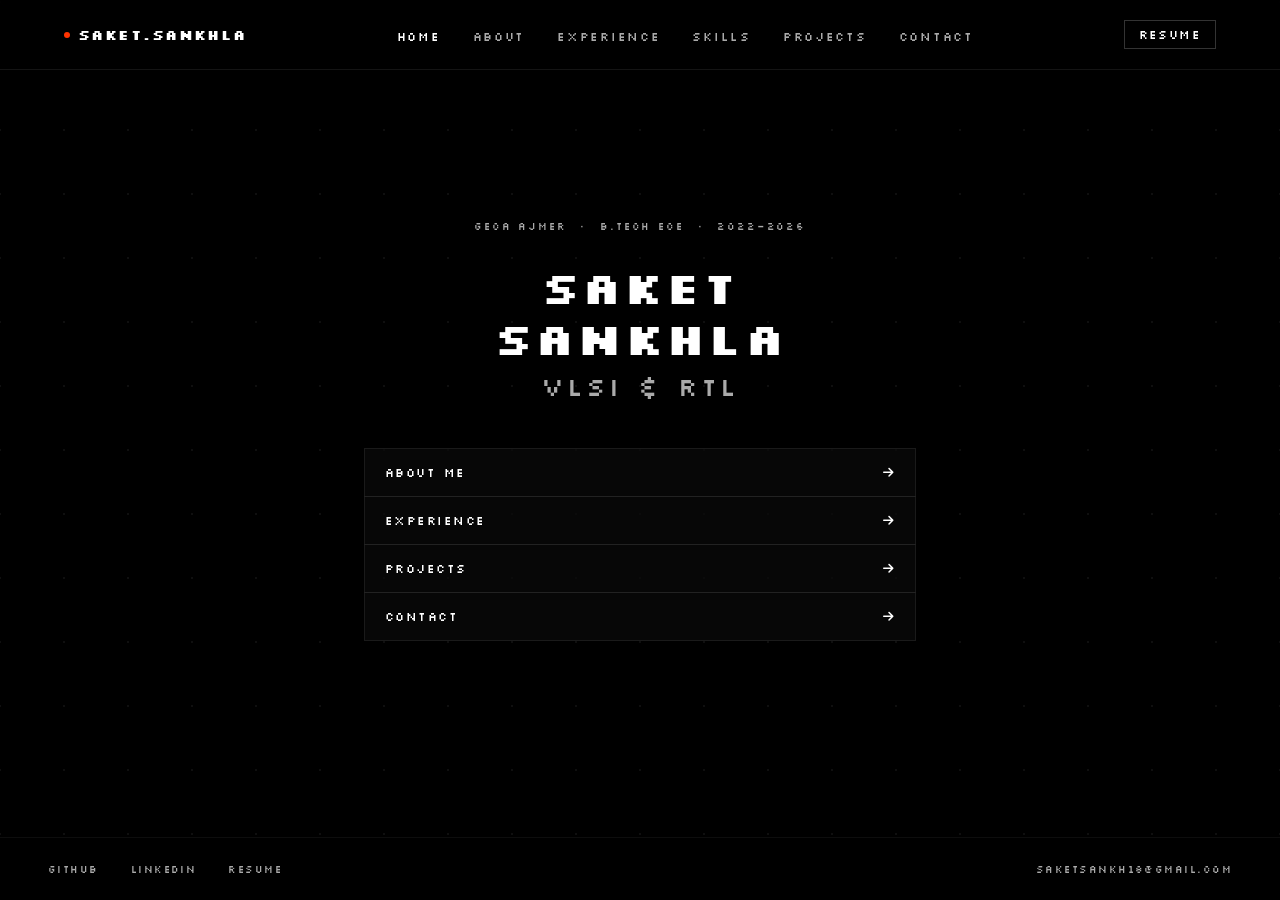
==== index.html @ 36e7c208 "feat: redesign website UI/UX in Nothing Tech aesthetic (mono theme, dot grid, menu stack)" ====
<!DOCTYPE html>
<html lang="en">

<head>
  <meta charset="UTF-8">
  <meta name="viewport" content="width=device-width, initial-scale=1.0">
  <title>Saket Sankhla | Digital VLSI & Embedded Systems</title>
  <meta name="description" content="Portfolio of Saket Sankhla — Digital VLSI, RTL Design, AMBA Protocols, Embedded Systems. B.Tech ECE at GECA Ajmer.">
  
  <!-- Fonts -->
  <link rel="preconnect" href="https://fonts.googleapis.com">
  <link rel="preconnect" href="https://fonts.gstatic.com" crossorigin>
  <link href="https://fonts.googleapis.com/css2?family=Space+Mono:ital,wght@0,400;0,700;1,400&family=Inter:wght@300;400;500;600;700&family=Silkscreen:wght@400;700&display=swap" rel="stylesheet">
  
  <!-- FontAwesome -->
  <link rel="stylesheet" href="https://cdnjs.cloudflare.com/ajax/libs/font-awesome/6.4.2/css/all.min.css">
  
  <!-- Three.js for Particle Background -->
  <script src="https://cdnjs.cloudflare.com/ajax/libs/three.js/r128/three.min.js"></script>
  
  <link rel="stylesheet" href="style.css">
</head>

<body>

  <!-- Dot Grid Overlay -->
  <div id="dotGrid"></div>

  <!-- Custom Cursor -->
  <div id="cursorDot"></div>
  <div id="cursorRing"></div>

  <!-- Top Scroll Progress Bar -->
  <div id="scrollProgress"></div>

  <!-- Toast Notification Container -->
  <div id="toastContainer"></div>

  <!-- Navigation Bar -->
  <nav id="navbar">
    <div class="nav-inner">
      <div class="nav-logo" id="navLogo">
        <span class="logo-dot"></span>saket.sankhla
      </div>
      <ul class="nav-links" id="navLinks">
        <li><a href="#" class="nav-link active" data-page="home">Home</a></li>
        <li><a href="#" class="nav-link" data-page="about">About</a></li>
        <li><a href="#" class="nav-link" data-page="experience">Experience</a></li>
        <li><a href="#" class="nav-link" data-page="skills">Skills</a></li>
        <li><a href="#" class="nav-link" data-page="projects">Projects</a></li>
        <li><a href="#" class="nav-link" data-page="contact">Contact</a></li>
        <li class="mobile-only"><a href="resume.html" class="nav-link nav-resume-mobile" target="_blank">Resume</a></li>
      </ul>
      <a href="resume.html" class="nav-resume-btn" target="_blank">Resume</a>
      <div class="hamburger" id="hamburger">
        <span></span>
        <span></span>
        <span></span>
      </div>
    </div>
  </nav>

  <!-- ═══════════════════════ HOME PAGE ═══════════════════════ -->
  <section id="page-home" class="page active visible">
    <canvas id="heroCanvas"></canvas>
    
    <div class="home-inner">
      <div class="home-dateline">GECA AJMER &nbsp;·&nbsp; B.TECH ECE &nbsp;·&nbsp; 2022–2026</div>
      
      <!-- Nothing Dotted Big Fonts -->
      <div class="nothing-title">
        <div class="title-line">SAKET</div>
        <div class="title-line">SANKHLA</div>
        <div class="title-line font-sub">VLSI &amp; RTL</div>
      </div>

      <!-- Nothing Menu Stack -->
      <div class="nothing-menu">
        <a href="#" class="nothing-menu-item" data-target-page="about">
          <span>About Me</span>
          <i class="fa-solid fa-arrow-right"></i>
        </a>
        <a href="#" class="nothing-menu-item" data-target-page="experience">
          <span>Experience</span>
          <i class="fa-solid fa-arrow-right"></i>
        </a>
        <a href="#" class="nothing-menu-item" data-target-page="projects">
          <span>Projects</span>
          <i class="fa-solid fa-arrow-right"></i>
        </a>
        <a href="#" class="nothing-menu-item" data-target-page="contact">
          <span>Contact</span>
          <i class="fa-solid fa-arrow-right"></i>
        </a>
      </div>
    </div>

    <!-- Bottom Footer Links from image -->
    <div class="nothing-footer">
      <div class="nothing-footer-links">
        <a href="https://github.com/SaketSankhla" target="_blank" rel="noopener" class="nothing-footer-link">GitHub</a>
        <a href="https://www.linkedin.com/in/saket-sankhla-4a193a277" target="_blank" rel="noopener" class="nothing-footer-link">LinkedIn</a>
        <a href="resume.html" target="_blank" class="nothing-footer-link">Resume</a>
      </div>
      <div class="nothing-footer-links">
        <span class="nothing-footer-link contact-email" data-user="saketsankh18" data-domain="gmail.com">Email</span>
      </div>
    </div>
  </section>

  <!-- ═══════════════════════ ABOUT PAGE ═══════════════════════ -->
  <section id="page-about" class="page">
    <div class="page-inner">
      <div class="page-header">
        <span class="page-num">01</span>
        <h2 class="page-title">About</h2>
        <div class="page-line"></div>
      </div>
      
      <div class="about-grid">
        <div class="about-text">
          <p class="about-lead">
            I am an ECE undergraduate at GECA Ajmer with a focus on digital VLSI, RTL design, and embedded systems. My approach is driven by a <strong>project-first implementation</strong> philosophy — building practical systems from the ground up.
          </p>
          <p class="about-body">
            I specialize in designing synthesizable Verilog RTL blocks, integrating AMBA APB/AHB bus protocols, and programming low-latency control firmware on microcontrollers.
          </p>
          <p class="about-body">
            My primary roadmap is targeted towards GATE 2027 with a target score of 720–750 to pursue an M.Tech in VLSI at IIT Bombay. Currently, I am actively building my expertise through hands-on design and verification projects, and researching hardware architecture.
          </p>
        </div>
        
        <div class="spec-sheet">
          <div class="spec-row">
            <span class="spec-key">NAME</span>
            <span class="spec-val">Saket Sankhla</span>
          </div>
          <div class="spec-row">
            <span class="spec-key">ROLE</span>
            <span class="spec-val">B.Tech ECE (6th Sem)</span>
          </div>
          <div class="spec-row">
            <span class="spec-key">INSTITUTE</span>
            <span class="spec-val">GECA Ajmer, RTU Bikaner</span>
          </div>
          <div class="spec-row">
            <span class="spec-key">LOCATION</span>
            <span class="spec-val">Jodhpur, Rajasthan, India</span>
          </div>
          <div class="spec-row">
            <span class="spec-key">FOCUS</span>
            <span class="spec-val">Digital VLSI / RTL Design</span>
          </div>
          <div class="spec-row">
            <span class="spec-key">TARGET</span>
            <span class="spec-val">GATE 2027 → IIT Bombay</span>
          </div>
          <div class="spec-row">
            <span class="spec-key">STATUS</span>
            <span class="spec-val spec-active"><span class="status-dot"></span> Open to Opportunities</span>
          </div>
        </div>
      </div>
    </div>
  </section>

  <!-- ═══════════════════════ EXPERIENCE PAGE ═══════════════════════ -->
  <section id="page-experience" class="page">
    <div class="page-inner">
      <div class="page-header">
        <span class="page-num">02</span>
        <h2 class="page-title">Experience</h2>
        <div class="page-line"></div>
      </div>
      
      <div class="timeline">
        <!-- Item 1: DRDO -->
        <div class="tl-item">
          <div class="tl-marker"><i class="fa-solid fa-shield-halved"></i></div>
          <div class="tl-content">
            <div class="tl-date">May 2026 — Present</div>
            <h3 class="tl-title">Summer Intern</h3>
            <div class="tl-org">Defence Research and Development Laboratory (DRDL) — DRDO · Jodhpur</div>
            <p class="tl-desc">
              Designing a parameterized FPGA-based lift controller in Verilog HDL using the LOOK scheduling FSM on Xilinx Basys 3. Analyzing avionics control electronics, RF modules, and high-reliability defense communication buses.
            </p>
          </div>
        </div>

        <!-- Item 2: IIT Roorkee -->
        <div class="tl-item">
          <div class="tl-marker"><i class="fa-solid fa-graduation-cap"></i></div>
          <div class="tl-content">
            <div class="tl-date">2026</div>
            <h3 class="tl-title">Electronics Lead — Drone Hackathon</h3>
            <div class="tl-org">IIT Roorkee</div>
            <p class="tl-desc">
              Designed noise-isolated power distribution grids and sensor feedback loops for autonomous drone flight nodes.
            </p>
            <a href="#" onclick="openLightbox('certifications/iitRoorkeeHackathonCertificate.jpg','IIT Roorkee Drone Hackathon Certificate'); return false;" class="tl-cert-link"><i class="fa-solid fa-file-signature"></i> View Certificate</a>
          </div>
        </div>

        <!-- Item 3: Maven Silicon -->
        <div class="tl-item">
          <div class="tl-marker"><i class="fa-solid fa-microchip"></i></div>
          <div class="tl-content">
            <div class="tl-date">July 2025 — August 2025</div>
            <h3 class="tl-title">VLSI Design Intern</h3>
            <div class="tl-org">Maven Silicon · Bengaluru</div>
            <p class="tl-desc">
              Engineered a synthesizable APB-to-AHB AMBA bus bridge in SystemVerilog; verified logic routing and resolved clock domain timing errors.
            </p>
            <a href="#" onclick="openLightbox('certifications/vlsiDesignInternshipCertificate.jpg','Maven Silicon VLSI Design Internship Certificate'); return false;" class="tl-cert-link"><i class="fa-solid fa-file-signature"></i> View Certificate</a>
          </div>
        </div>

        <!-- Item 4: BSNL -->
        <div class="tl-item">
          <div class="tl-marker"><i class="fa-solid fa-tower-broadcast"></i></div>
          <div class="tl-content">
            <div class="tl-date">June 2024</div>
            <h3 class="tl-title">Telecom Trainee</h3>
            <div class="tl-org">Bharat Sanchar Nigam Limited (BSNL) · Jodhpur</div>
            <p class="tl-desc">
              Studied GSM routing configurations and physical optical fiber transport loops at the central exchange.
            </p>
            <a href="#" onclick="openLightbox('certifications/bsnlInternshipCertificate.jpg','BSNL Telecom Trainee Certificate'); return false;" class="tl-cert-link"><i class="fa-solid fa-file-signature"></i> View Certificate</a>
          </div>
        </div>
      </div>
    </div>
  </section>

  <!-- ═══════════════════════ SKILLS PAGE ═══════════════════════ -->
  <section id="page-skills" class="page">
    <div class="page-inner">
      <div class="page-header">
        <span class="page-num">03</span>
        <h2 class="page-title">Skills</h2>
        <div class="page-line"></div>
      </div>
      
      <div class="reg-map">
        <div class="reg-header">
          <span class="reg-num">#</span>
          <span class="reg-area">Area</span>
          <span class="reg-tags-head">Technologies</span>
        </div>
        
        <div class="reg-row">
          <span class="reg-num">0x01</span>
          <span class="reg-area">RTL &amp; VLSI Logic</span>
          <span class="reg-tags">
            <span class="skill-tag"><i class="fa-solid fa-microchip"></i> Verilog</span>
            <span class="skill-tag"><i class="fa-solid fa-microchip"></i> SystemVerilog</span>
            <span class="skill-tag"><i class="fa-solid fa-microchip"></i> VHDL</span>
            <span class="skill-tag"><i class="fa-solid fa-network-wired"></i> APB / AHB</span>
            <span class="skill-tag"><i class="fa-solid fa-diagram-project"></i> Digital Design</span>
            <span class="skill-tag"><i class="fa-solid fa-gears"></i> Logic Synthesis</span>
          </span>
        </div>
        
        <div class="reg-row">
          <span class="reg-num">0x02</span>
          <span class="reg-area">Verification &amp; Tools</span>
          <span class="reg-tags">
            <span class="skill-tag"><i class="fa-solid fa-screwdriver-wrench"></i> Xilinx Vivado</span>
            <span class="skill-tag"><i class="fa-solid fa-microchip"></i> Icarus Verilog</span>
            <span class="skill-tag"><i class="fa-solid fa-wave-square"></i> GTKWave</span>
            <span class="skill-tag"><i class="fa-solid fa-compass-drafting"></i> Altium Designer</span>
          </span>
        </div>
        
        <div class="reg-row">
          <span class="reg-num">0x03</span>
          <span class="reg-area">Embedded Hardware</span>
          <span class="reg-tags">
            <span class="skill-tag"><i class="fa-solid fa-microchip"></i> ESP32</span>
            <span class="skill-tag"><i class="fa-solid fa-robot"></i> Arduino UNO</span>
            <span class="skill-tag"><i class="fa-solid fa-circle-nodes"></i> PCB Layout</span>
            <span class="skill-tag"><i class="fa-solid fa-bolt"></i> Sensor Integration</span>
          </span>
        </div>
        
        <div class="reg-row">
          <span class="reg-num">0x04</span>
          <span class="reg-area">Programming</span>
          <span class="reg-tags">
            <span class="skill-tag"><i class="fa-solid fa-code"></i> C / C++</span>
            <span class="skill-tag"><i class="fa-brands fa-python"></i> Python</span>
            <span class="skill-tag"><i class="fa-solid fa-square-poll-vertical"></i> MATLAB</span>
            <span class="skill-tag"><i class="fa-brands fa-html5"></i> HTML5 / CSS3</span>
            <span class="skill-tag"><i class="fa-brands fa-js"></i> JavaScript</span>
          </span>
        </div>
      </div>

      <!-- Certifications Subsection -->
      <div class="certs-subsection">
        <div class="subsec-label">// SKILL &amp; INTERNSHIP CERTIFICATIONS</div>
        <div class="certs-grid">
          <!-- Cert 1 -->
          <div class="cert-card" onclick="openLightbox('certifications/vlsiDesignInternshipCertificate.jpg','Maven Silicon VLSI Design Internship Certificate')">
            <div class="cert-img-wrap">
              <img src="certifications/vlsiDesignInternshipCertificate.jpg" alt="Maven Silicon" class="cert-thumb">
              <div class="cert-overlay"><i class="fa-solid fa-maximize"></i></div>
            </div>
            <div class="cert-info">
              <div class="cert-badge">Internship</div>
              <h4 class="cert-name">VLSI Design Internship</h4>
              <p class="cert-issuer">Maven Silicon</p>
            </div>
          </div>
          <!-- Cert 2 -->
          <div class="cert-card" onclick="openLightbox('certifications/bsnlInternshipCertificate.jpg','BSNL Telecom Trainee Certificate')">
            <div class="cert-img-wrap">
              <img src="certifications/bsnlInternshipCertificate.jpg" alt="BSNL" class="cert-thumb">
              <div class="cert-overlay"><i class="fa-solid fa-maximize"></i></div>
            </div>
            <div class="cert-info">
              <div class="cert-badge">Internship</div>
              <h4 class="cert-name">Telecom Trainee</h4>
              <p class="cert-issuer">BSNL Jodhpur</p>
            </div>
          </div>
          <!-- Cert 3 -->
          <div class="cert-card" onclick="openLightbox('certifications/iitRoorkeeHackathonCertificate.jpg','IIT Roorkee Drone Hackathon Certificate')">
            <div class="cert-img-wrap">
              <img src="certifications/iitRoorkeeHackathonCertificate.jpg" alt="IIT Roorkee" class="cert-thumb">
              <div class="cert-overlay"><i class="fa-solid fa-maximize"></i></div>
            </div>
            <div class="cert-info">
              <div class="cert-badge">Competition</div>
              <h4 class="cert-name">Drone Hackathon Lead</h4>
              <p class="cert-issuer">IIT Roorkee</p>
            </div>
          </div>
          <!-- Cert 4 -->
          <div class="cert-card" onclick="openLightbox('certifications/iitbombayHackathonCertificate.jpg','IIT Bombay Hackathon Certificate')">
            <div class="cert-img-wrap">
              <img src="certifications/iitbombayHackathonCertificate.jpg" alt="IIT Bombay" class="cert-thumb">
              <div class="cert-overlay"><i class="fa-solid fa-maximize"></i></div>
            </div>
            <div class="cert-info">
              <div class="cert-badge">Competition</div>
              <h4 class="cert-name">Hackathon Participant</h4>
              <p class="cert-issuer">IIT Bombay</p>
            </div>
          </div>
          <!-- Cert 5 -->
          <div class="cert-card" onclick="openLightbox('certifications/arduinoCerticate.jpg','Arduino Robotics Certificate')">
            <div class="cert-img-wrap">
              <img src="certifications/arduinoCerticate.jpg" alt="Arduino" class="cert-thumb">
              <div class="cert-overlay"><i class="fa-solid fa-maximize"></i></div>
            </div>
            <div class="cert-info">
              <div class="cert-badge">Skill</div>
              <h4 class="cert-name">Arduino Robotics</h4>
              <p class="cert-issuer">Autodesk / Coursera</p>
            </div>
          </div>
          <!-- Cert 6 -->
          <div class="cert-card" onclick="openLightbox('certifications/matlabCertificate.jpg','MATLAB Fundamentals Certificate')">
            <div class="cert-img-wrap">
              <img src="certifications/matlabCertificate.jpg" alt="MATLAB" class="cert-thumb">
              <div class="cert-overlay"><i class="fa-solid fa-maximize"></i></div>
            </div>
            <div class="cert-info">
              <div class="cert-badge">Skill</div>
              <h4 class="cert-name">MATLAB Fundamentals</h4>
              <p class="cert-issuer">MathWorks</p>
            </div>
          </div>
        </div>
      </div>
    </div>
  </section>

  <!-- ═══════════════════════ PROJECTS PAGE ═══════════════════════ -->
  <section id="page-projects" class="page">
    <div class="page-inner">
      <div class="page-header">
        <span class="page-num">04</span>
        <h2 class="page-title">Projects</h2>
        <div class="page-line"></div>
      </div>
      
      <div class="projects-grid">
        <!-- Project 1 -->
        <div class="project-card">
          <div class="project-top">
            <span class="project-cat">VLSI DESIGN</span>
            <span class="project-status"><span class="status-dot green"></span> COMPLETED</span>
          </div>
          <h3 class="project-name">APB-to-AHB Bridge</h3>
          <p class="project-desc">Synthesizable AMBA APB-to-AHB bus protocol bridge in SystemVerilog. Multi-cycle data transactions with timing verification using Vivado.</p>
          <div class="project-tags">
            <span class="tech-tag">SystemVerilog</span>
            <span class="tech-tag">RTL Design</span>
            <span class="tech-tag">Xilinx Vivado</span>
            <span class="tech-tag">APB / AHB</span>
          </div>
          <a href="https://github.com/SaketSankhla/APB-to-AHB-Bridge" class="project-link" target="_blank" rel="noopener">View Repository &rarr;</a>
        </div>

        <!-- Project 2 -->
        <div class="project-card">
          <div class="project-top">
            <span class="project-cat">FPGA / RTL</span>
            <span class="project-status"><span class="status-dot green"></span> COMPLETED</span>
          </div>
          <h3 class="project-name">Lift Controller (DRDO)</h3>
          <p class="project-desc">Parameterized N-floor MRL traction elevator controller in Verilog HDL. LOOK scheduling FSM on Xilinx Basys 3 FPGA with safety interlocks and dwell timer.</p>
          <div class="project-tags">
            <span class="tech-tag">Verilog</span>
            <span class="tech-tag">FSM</span>
            <span class="tech-tag">Xilinx Basys 3</span>
            <span class="tech-tag">LOOK Algorithm</span>
          </div>
          <a href="https://github.com/SaketSankhla/lift_controller" class="project-link" target="_blank" rel="noopener">View Repository &rarr;</a>
        </div>

        <!-- Project 3 -->
        <div class="project-card">
          <div class="project-top">
            <span class="project-cat">EMBEDDED &amp; IOT</span>
            <span class="project-status"><span class="status-dot green"></span> COMPLETED</span>
          </div>
          <h3 class="project-name">Electricity Theft Detector</h3>
          <p class="project-desc">Smart energy meter using ESP32 for True RMS measurements with CNN-LSTM deep learning theft classifier.</p>
          <div class="project-tags">
            <span class="tech-tag">ESP32 C++</span>
            <span class="tech-tag">Python</span>
            <span class="tech-tag">TensorFlow</span>
            <span class="tech-tag">Google Sheets API</span>
          </div>
          <a href="https://github.com/SaketSankhla/smart_energy_meter" class="project-link" target="_blank" rel="noopener">View Repository &rarr;</a>
        </div>

        <!-- Project 4 -->
        <div class="project-card">
          <div class="project-top">
            <span class="project-cat">ROBOTICS</span>
            <span class="project-status"><span class="status-dot green"></span> COMPLETED</span>
          </div>
          <h3 class="project-name">JARVIS Desk Companion</h3>
          <p class="project-desc">Autonomous desk robot with cooperative scheduler in Embedded C, interfacing sonar tracking, environmental telemetry, and LCD display.</p>
          <div class="project-tags">
            <span class="tech-tag">Arduino UNO</span>
            <span class="tech-tag">HC-SR04</span>
            <span class="tech-tag">I2C LCD</span>
            <span class="tech-tag">Embedded C</span>
          </div>
          <a href="https://github.com/SaketSankhla/Arduino-JARVIS-Desk-Robot" class="project-link" target="_blank" rel="noopener">View Repository &rarr;</a>
        </div>

        <!-- Project 5 -->
        <div class="project-card">
          <div class="project-top">
            <span class="project-cat">DIGITAL CIRCUITS</span>
            <span class="project-status"><span class="status-dot blue"></span> VERIFIED</span>
          </div>
          <h3 class="project-name">Digital Circuit Blocks</h3>
          <p class="project-desc">Library of synthesizable RTL blocks in Verilog — 4-bit adders, decoders, multiplexers — verified using Icarus Verilog and GTKWave.</p>
          <div class="project-tags">
            <span class="tech-tag">Verilog</span>
            <span class="tech-tag">Icarus Verilog</span>
            <span class="tech-tag">GTKWave</span>
          </div>
          <a href="https://github.com/SaketSankhla/Digital-VLSI-Projects" class="project-link" target="_blank" rel="noopener">View Repository &rarr;</a>
        </div>
      </div>
    </div>
  </section>

  <!-- ═══════════════════════ CONTACT PAGE ═══════════════════════ -->
  <section id="page-contact" class="page">
    <div class="page-inner contact-inner">
      <div class="page-header">
        <span class="page-num">05</span>
        <h2 class="page-title">Contact</h2>
        <div class="page-line"></div>
      </div>
      
      <p class="contact-sub">Available for internships, research collaborations, and VLSI project discussions.</p>
      
      <!-- Contact stack exactly matching the Nothing menu format from image -->
      <div class="nothing-menu" style="max-width: 600px;">
        <a href="https://github.com/SaketSankhla" class="nothing-menu-item" target="_blank" rel="noopener">
          <span>GitHub</span>
          <span class="contact-handle">@SaketSankhla</span>
        </a>
        <a href="https://www.linkedin.com/in/saket-sankhla-4a193a277" class="nothing-menu-item" target="_blank" rel="noopener">
          <span>LinkedIn</span>
          <span class="contact-handle">Saket Sankhla</span>
        </a>
        <a href="#" class="nothing-menu-item contact-email" data-user="saketsankh18" data-domain="gmail.com">
          <span>Email</span>
          <span class="contact-handle link-handle">loading...</span>
        </a>
      </div>
      
      <div class="contact-footer" style="margin-top: 40px;">
        <span>&copy; 2026 Saket Sankhla</span>
        <span class="contact-footer-sep">·</span>
        <span>Redesigned in Nothing Tech Aesthetic</span>
      </div>
    </div>
  </section>

  <!-- LIGHTBOX -->
  <div id="certLightbox" class="lightbox" onclick="closeLightbox()">
    <span class="lightbox-close">&times;</span>
    <div class="lightbox-wrap" onclick="event.stopPropagation()">
      <img id="lightboxImg" src="" alt="Certificate">
      <div id="lightboxCaption" class="lightbox-cap"></div>
    </div>
  </div>

  <script src="main.js"></script>
</body>
</html>
---- style.css ----
/* ═══════════════════════════════════════════
   NOTHING TECH THEME VARIABLES & RESET
   ═══════════════════════════════════════════ */
:root {
  --bg-color: #000000;
  --accent-color: #ffffff;
  --accent-glow: rgba(255, 255, 255, 0.15);
  
  --text-primary: #ffffff;
  --text-secondary: #aaaaaa;
  --text-muted: #555555;
  
  --card-bg: rgba(18, 18, 18, 0.6);
  --card-border: rgba(255, 255, 255, 0.08);
  --card-hover-border: #ffffff;
  --card-hover-bg: #ffffff;
  
  --font-mono: 'Silkscreen', 'Space Mono', monospace;
  --font-sans: 'Inter', sans-serif;
  
  --transition-speed: 0.25s;
}

*, *::before, *::after {
  margin: 0;
  padding: 0;
  box-sizing: border-box;
  border-radius: 0 !important; /* Strictly blocky corners */
}

body {
  background-color: var(--bg-color);
  color: var(--text-primary);
  font-family: var(--font-sans);
  overflow-x: hidden;
  min-height: 100vh;
  cursor: none; /* Custom Cursor */
}

a {
  cursor: none;
}

/* Dot Grid Background Overlay (Nothing Tech style) */
#dotGrid {
  position: fixed;
  inset: 0;
  background-image: radial-gradient(rgba(255, 255, 255, 0.06) 1.5px, transparent 1.5px);
  background-size: 64px 64px;
  background-position: center center;
  pointer-events: none;
  z-index: 1;
}

/* ═══════════════════════════════════════════
   CUSTOM CURSOR
   ═══════════════════════════════════════════ */
#cursorDot {
  width: 5px;
  height: 5px;
  background-color: var(--accent-color);
  position: fixed;
  transform: translate(-50%, -50%);
  pointer-events: none;
  z-index: 10000;
  transition: width 0.2s, height 0.2s;
}

#cursorRing {
  width: 22px;
  height: 22px;
  border: 1.5px solid var(--accent-color);
  position: fixed;
  transform: translate(-50%, -50%);
  pointer-events: none;
  z-index: 9999;
  transition: transform 0.08s ease-out, width 0.2s, height 0.2s, background-color 0.2s;
}

body.hovering #cursorDot {
  width: 8px;
  height: 8px;
}

body.hovering #cursorRing {
  width: 32px;
  height: 32px;
  background-color: rgba(255, 255, 255, 0.1);
}

@media (max-width: 768px) {
  #cursorDot, #cursorRing {
    display: none;
  }
  body {
    cursor: auto;
  }
}

/* ═══════════════════════════════════════════
   SCROLLBAR & PROGRESS
   ═══════════════════════════════════════════ */
#scrollProgress {
  position: fixed;
  top: 0;
  left: 0;
  height: 2px;
  background-color: var(--accent-color);
  width: 0%;
  z-index: 9998;
}

::-webkit-scrollbar {
  width: 5px;
}

::-webkit-scrollbar-track {
  background: var(--bg-color);
}

::-webkit-scrollbar-thumb {
  background: var(--text-muted);
}

::-webkit-scrollbar-thumb:hover {
  background: var(--accent-color);
}

/* ═══════════════════════════════════════════
   NAVIGATION
   ═══════════════════════════════════════════ */
#navbar {
  position: fixed;
  top: 0;
  left: 0;
  width: 100%;
  background: rgba(0, 0, 0, 0.9);
  backdrop-filter: blur(8px);
  -webkit-backdrop-filter: blur(8px);
  border-bottom: 1px solid rgba(255, 255, 255, 0.08);
  z-index: 900;
}

.nav-inner {
  max-width: 1200px;
  margin: 0 auto;
  padding: 20px 24px;
  display: flex;
  justify-content: space-between;
  align-items: center;
}

.nav-logo {
  font-family: var(--font-mono);
  font-weight: 700;
  font-size: 0.9rem;
  letter-spacing: 0.1em;
  color: var(--text-primary);
  display: flex;
  align-items: center;
  text-transform: uppercase;
}

.logo-dot {
  width: 6px;
  height: 6px;
  background-color: #ff3300; /* Nothing signature red dot */
  border-radius: 50% !important; /* Red indicator remains round */
  display: inline-block;
  margin-right: 8px;
}

.nav-links {
  display: flex;
  gap: 32px;
  list-style: none;
}

.nav-link {
  font-family: var(--font-mono);
  text-transform: uppercase;
  font-size: 0.72rem;
  letter-spacing: 0.15em;
  color: var(--text-secondary);
  text-decoration: none;
  position: relative;
  padding: 6px 0;
  transition: color var(--transition-speed);
}

.nav-link:hover, .nav-link.active {
  color: var(--accent-color);
}

.nav-resume-btn {
  font-family: var(--font-mono);
  text-transform: uppercase;
  font-size: 0.72rem;
  letter-spacing: 0.12em;
  color: var(--text-primary);
  border: 1px solid rgba(255, 255, 255, 0.2);
  padding: 6px 14px;
  text-decoration: none;
  background: transparent;
  transition: background-color var(--transition-speed), color var(--transition-speed), border-color var(--transition-speed);
}

.nav-resume-btn:hover {
  background-color: var(--accent-color);
  color: var(--bg-color);
  border-color: var(--accent-color);
}

.hamburger {
  display: none;
  flex-direction: column;
  gap: 6px;
  cursor: pointer;
}

.hamburger span {
  width: 20px;
  height: 1px;
  background-color: var(--text-primary);
  transition: transform var(--transition-speed), opacity var(--transition-speed);
}

@media (max-width: 900px) {
  .nav-links {
    position: fixed;
    top: 65px;
    left: 0;
    width: 100%;
    height: calc(100vh - 65px);
    background: var(--bg-color);
    flex-direction: column;
    align-items: center;
    justify-content: center;
    gap: 40px;
    transform: translateY(-100%);
    opacity: 0;
    transition: transform 0.4s ease, opacity 0.4s ease;
    z-index: 899;
  }
  
  .nav-links.mobile-open {
    transform: translateY(0);
    opacity: 1;
  }
  
  .nav-resume-btn {
    display: none;
  }
  
  .hamburger {
    display: flex;
  }
  
  .hamburger.active span:nth-child(1) {
    transform: rotate(45deg) translate(5px, 5px);
  }
  
  .hamburger.active span:nth-child(2) {
    opacity: 0;
  }
  
  .hamburger.active span:nth-child(3) {
    transform: rotate(-45deg) translate(5px, -5px);
  }
  
  .mobile-only {
    display: block;
  }
  
  .nav-resume-mobile {
    color: var(--accent-color) !important;
    border: 1px solid var(--accent-color) !important;
    padding: 8px 20px !important;
    text-decoration: none;
  }
}

.mobile-only {
  display: none;
}

/* ═══════════════════════════════════════════
   PAGE ARCHITECTURE (SPA)
   ═══════════════════════════════════════════ */
.page {
  display: none;
  min-height: 100vh;
  padding-top: 100px;
  padding-bottom: 80px;
  position: relative;
  opacity: 0;
  transform: translateY(8px);
  transition: opacity 0.35s ease, transform 0.35s ease;
  z-index: 2;
}

.page.active {
  display: block;
}

.page.visible {
  opacity: 1;
  transform: translateY(0);
}

.page-inner {
  max-width: 1000px;
  margin: 0 auto;
  padding: 0 24px;
}

.page-header {
  display: flex;
  align-items: center;
  gap: 16px;
  margin-bottom: 48px;
}

.page-num {
  font-family: var(--font-mono);
  color: var(--text-secondary);
  font-size: 0.95rem;
}

.page-title {
  font-family: var(--font-mono);
  font-size: 1.5rem;
  text-transform: uppercase;
  letter-spacing: 0.1em;
}

.page-line {
  flex-grow: 1;
  height: 1px;
  background: rgba(255, 255, 255, 0.08);
}

/* ═══════════════════════════════════════════
   HOME PAGE & NOTHING RETRO LOWER PORTION
   ═══════════════════════════════════════════ */
#page-home {
  padding-top: 0;
  padding-bottom: 0;
  display: none;
  align-items: center;
  justify-content: center;
  height: 100vh;
  overflow: hidden;
}

#page-home.active {
  display: flex;
}

#heroCanvas {
  position: absolute;
  top: 0;
  left: 0;
  width: 100%;
  height: 100%;
  z-index: 0;
  pointer-events: none;
}

.home-inner {
  position: relative;
  z-index: 2;
  text-align: center;
  width: 100%;
  max-width: 600px;
  padding: 80px 24px 120px 24px;
}

.home-dateline {
  font-family: var(--font-mono);
  font-size: 0.65rem;
  letter-spacing: 0.18em;
  color: var(--text-secondary);
  text-transform: uppercase;
  margin-bottom: 28px;
}

/* Nothing Dotted Logo Title Layout */
.nothing-title {
  font-family: var(--font-mono);
  font-size: 2.8rem;
  line-height: 1.15;
  text-transform: uppercase;
  letter-spacing: 0.06em;
  color: var(--text-primary);
  margin-bottom: 48px;
  font-weight: 700;
  display: flex;
  flex-direction: column;
  align-items: center;
}

.nothing-title .font-sub {
  font-size: 1.6rem;
  color: var(--text-secondary);
  margin-top: 8px;
  font-weight: 400;
  letter-spacing: 0.12em;
}

/* Stacked Bars / Modules from image */
.nothing-menu {
  display: flex;
  flex-direction: column;
  width: 100%;
  margin-top: 20px;
}

.nothing-menu-item {
  display: flex;
  justify-content: space-between;
  align-items: center;
  padding: 16px 20px;
  background: rgba(10, 10, 10, 0.7);
  border: 1px solid var(--card-border);
  margin-top: -1px; /* border collapsing */
  text-decoration: none;
  color: var(--text-primary);
  font-family: var(--font-mono);
  font-size: 0.75rem;
  text-transform: uppercase;
  letter-spacing: 0.12em;
  transition: background-color var(--transition-speed), color var(--transition-speed), border-color var(--transition-speed);
}

.nothing-menu-item:hover {
  background-color: var(--card-hover-bg);
  color: var(--bg-color);
  border-color: var(--card-hover-border);
  z-index: 5;
}

.nothing-menu-item i {
  font-size: 0.75rem;
  transition: transform var(--transition-speed);
}

.nothing-menu-item:hover i {
  transform: translateX(4px);
}

/* Bottom Footer Links */
.nothing-footer {
  position: absolute;
  bottom: 0;
  left: 0;
  width: 100%;
  padding: 24px 48px;
  display: flex;
  justify-content: space-between;
  align-items: center;
  font-family: var(--font-mono);
  font-size: 0.65rem;
  letter-spacing: 0.14em;
  text-transform: uppercase;
  border-top: 1px solid rgba(255, 255, 255, 0.05);
  z-index: 10;
  background: var(--bg-color);
}

.nothing-footer-links {
  display: flex;
  gap: 32px;
}

.nothing-footer-link {
  color: var(--text-secondary);
  text-decoration: none;
  transition: color var(--transition-speed);
}

.nothing-footer-link:hover {
  color: var(--text-primary);
}

@media (max-width: 768px) {
  .nothing-title {
    font-size: 2.2rem;
  }
  .nothing-title .font-sub {
    font-size: 1.2rem;
  }
  .nothing-footer {
    padding: 20px 24px;
    flex-direction: column;
    gap: 12px;
    text-align: center;
  }
  .nothing-footer-links {
    gap: 20px;
  }
}

/* ═══════════════════════════════════════════
   ABOUT PAGE
   ═══════════════════════════════════════════ */
.about-grid {
  display: grid;
  grid-template-columns: 3fr 2fr;
  gap: 48px;
  align-items: start;
}

.about-text p {
  color: var(--text-secondary);
  font-size: 0.92rem;
  line-height: 1.75;
  margin-bottom: 20px;
}

.about-text p strong {
  color: var(--text-primary);
}

.spec-sheet {
  background: var(--card-bg);
  border: 1px solid var(--card-border);
  padding: 24px;
}

.spec-row {
  display: flex;
  justify-content: space-between;
  padding: 12px 0;
  border-bottom: 1px solid rgba(255, 255, 255, 0.05);
}

.spec-row:last-child {
  border-bottom: none;
}

.spec-key {
  font-family: var(--font-mono);
  font-size: 0.68rem;
  color: var(--text-secondary);
  letter-spacing: 0.08em;
}

.spec-val {
  font-size: 0.8rem;
  color: var(--text-primary);
  font-weight: 500;
}

.spec-val.spec-active {
  color: var(--text-primary);
  font-family: var(--font-mono);
  font-size: 0.7rem;
  display: flex;
  align-items: center;
  gap: 6px;
}

.status-dot {
  width: 6px;
  height: 6px;
  background-color: #ff3300; /* Nothing red indicator */
  border-radius: 50% !important;
  display: inline-block;
}

@media (max-width: 850px) {
  .about-grid {
    grid-template-columns: 1fr;
    gap: 32px;
  }
}

/* ═══════════════════════════════════════════
   EXPERIENCE PAGE (TIMELINE)
   ═══════════════════════════════════════════ */
.timeline {
  position: relative;
  padding-left: 32px;
  margin-left: 8px;
}

.timeline::before {
  content: '';
  position: absolute;
  left: 0;
  top: 4px;
  bottom: 4px;
  width: 1px;
  background: linear-gradient(
    to bottom,
    transparent,
    rgba(255, 255, 255, 0.2) 10%,
    rgba(255, 255, 255, 0.2) 90%,
    transparent
  );
}

.tl-item {
  position: relative;
  margin-bottom: 48px;
}

.tl-item:last-child {
  margin-bottom: 0;
}

.tl-marker {
  position: absolute;
  left: -42px;
  top: 2px;
  width: 21px;
  height: 21px;
  background: var(--bg-color);
  border: 1px solid rgba(255, 255, 255, 0.2);
  color: var(--text-secondary);
  display: flex;
  align-items: center;
  justify-content: center;
  font-size: 0.6rem;
  z-index: 2;
}

.tl-content {
  background: var(--card-bg);
  border: 1px solid var(--card-border);
  padding: 24px;
  transition: border-color var(--transition-speed), background-color var(--transition-speed);
  box-shadow: 3px 3px 0px rgba(255, 255, 255, 0.05);
}

.tl-content:hover {
  border-color: var(--accent-color);
  background-color: rgba(255, 255, 255, 0.01);
}

.tl-date {
  font-family: var(--font-mono);
  font-size: 0.65rem;
  color: var(--text-secondary);
  letter-spacing: 0.1em;
  text-transform: uppercase;
  margin-bottom: 6px;
}

.tl-title {
  font-size: 1.05rem;
  font-weight: 600;
  color: var(--text-primary);
  margin-bottom: 4px;
}

.tl-org {
  font-family: var(--font-mono);
  font-size: 0.75rem;
  color: var(--text-secondary);
  margin-bottom: 12px;
}

.tl-desc {
  font-size: 0.88rem;
  line-height: 1.6;
  color: var(--text-secondary);
  margin-bottom: 14px;
}

.tl-cert-link {
  font-family: var(--font-mono);
  font-size: 0.68rem;
  color: var(--text-primary);
  text-decoration: none;
  display: inline-flex;
  align-items: center;
  gap: 6px;
  border: 1px solid rgba(255, 255, 255, 0.15);
  padding: 4px 10px;
  transition: border-color var(--transition-speed), color var(--transition-speed);
}

.tl-cert-link:hover {
  border-color: var(--accent-color);
  color: var(--accent-color);
}

/* ═══════════════════════════════════════════
   SKILLS PAGE (REGISTER MAP & CERTS)
   ═══════════════════════════════════════════ */
.reg-map {
  background: var(--card-bg);
  border: 1px solid var(--card-border);
  overflow: hidden;
  margin-bottom: 64px;
}

.reg-header {
  display: grid;
  grid-template-columns: 80px 200px 1fr;
  padding: 14px 20px;
  background: rgba(255, 255, 255, 0.02);
  border-bottom: 1px solid var(--card-border);
  font-family: var(--font-mono);
  font-size: 0.68rem;
  color: var(--text-secondary);
  text-transform: uppercase;
  letter-spacing: 0.08em;
}

.reg-row {
  display: grid;
  grid-template-columns: 80px 200px 1fr;
  padding: 18px 20px;
  border-bottom: 1px dashed rgba(255, 255, 255, 0.06);
  align-items: center;
}

.reg-row:last-child {
  border-bottom: none;
}

.reg-num {
  font-family: var(--font-mono);
  font-size: 0.75rem;
  color: var(--text-secondary);
}

.reg-area {
  font-weight: 600;
  font-size: 0.85rem;
}

.reg-tags {
  display: flex;
  flex-wrap: wrap;
  gap: 8px;
}

.skill-tag {
  font-family: var(--font-mono);
  font-size: 0.68rem;
  color: var(--text-secondary);
  border: 1px solid rgba(255, 255, 255, 0.15);
  padding: 4px 10px;
  display: inline-flex;
  align-items: center;
  gap: 6px;
  background: rgba(255, 255, 255, 0.01);
  transition: border-color var(--transition-speed), color var(--transition-speed);
}

.skill-tag i {
  font-size: 0.6rem;
}

.skill-tag:hover {
  border-color: var(--accent-color);
  color: var(--accent-color);
}

@media (max-width: 768px) {
  .reg-header {
    display: none;
  }
  .reg-row {
    grid-template-columns: 1fr;
    gap: 12px;
    padding: 20px;
  }
}

/* Certifications Sub-grid */
.certs-subsection {
  margin-top: 40px;
}

.subsec-label {
  font-family: var(--font-mono);
  font-size: 0.75rem;
  color: var(--text-secondary);
  letter-spacing: 0.1em;
  margin-bottom: 24px;
}

.certs-grid {
  display: grid;
  grid-template-columns: repeat(auto-fill, minmax(280px, 1fr));
  gap: 20px;
}

.cert-card {
  background: var(--card-bg);
  border: 1px solid var(--card-border);
  overflow: hidden;
  transition: border-color var(--transition-speed), transform 0.2s;
  cursor: pointer;
  box-shadow: 3px 3px 0px rgba(255, 255, 255, 0.05);
}

.cert-card:hover {
  border-color: var(--card-hover-border);
  transform: translateY(-2px);
}

.cert-img-wrap {
  position: relative;
  aspect-ratio: 4 / 3;
  overflow: hidden;
  background: #000;
  border-bottom: 1px solid rgba(255, 255, 255, 0.05);
}

.cert-thumb {
  width: 100%;
  height: 100%;
  object-fit: cover;
  opacity: 0.55;
  filter: grayscale(1) contrast(1.05);
  transition: opacity var(--transition-speed), filter var(--transition-speed), transform 0.4s ease;
}

.cert-card:hover .cert-thumb {
  opacity: 0.85;
  filter: grayscale(1) contrast(1.1);
  transform: scale(1.02);
}

.cert-overlay {
  position: absolute;
  inset: 0;
  background: rgba(0, 0, 0, 0.4);
  display: flex;
  align-items: center;
  justify-content: center;
  opacity: 0;
  transition: opacity var(--transition-speed);
}

.cert-overlay i {
  color: var(--accent-color);
  font-size: 1.2rem;
}

.cert-img-wrap:hover .cert-overlay {
  opacity: 1;
}

.cert-info {
  padding: 16px;
}

.cert-badge {
  font-family: var(--font-mono);
  font-size: 0.6rem;
  color: var(--text-secondary);
  letter-spacing: 0.08em;
  text-transform: uppercase;
  margin-bottom: 4px;
}

.cert-name {
  font-size: 0.8rem;
  font-weight: 600;
  color: var(--text-primary);
  margin-bottom: 4px;
  line-height: 1.3;
}

.cert-issuer {
  font-size: 0.72rem;
  color: var(--text-secondary);
}

/* ═══════════════════════════════════════════
   PROJECTS PAGE
   ═══════════════════════════════════════════ */
.projects-grid {
  display: grid;
  grid-template-columns: repeat(auto-fill, minmax(280px, 1fr));
  gap: 24px;
}

.project-card {
  background: var(--card-bg);
  border: 1px solid var(--card-border);
  padding: 24px;
  display: flex;
  flex-direction: column;
  transition: border-color var(--transition-speed), transform 0.2s;
  box-shadow: 3px 3px 0px rgba(255, 255, 255, 0.05);
}

.project-card:hover {
  border-color: var(--card-hover-border);
  transform: translateY(-2px);
}

.project-top {
  display: flex;
  justify-content: space-between;
  align-items: center;
  margin-bottom: 16px;
}

.project-cat {
  font-family: var(--font-mono);
  font-size: 0.6rem;
  color: var(--text-secondary);
  letter-spacing: 0.1em;
  text-transform: uppercase;
}

.project-status {
  font-family: var(--font-mono);
  font-size: 0.6rem;
  letter-spacing: 0.05em;
  display: flex;
  align-items: center;
  gap: 6px;
}

.project-status .status-dot {
  width: 5px;
  height: 5px;
}

.project-status .status-dot.green {
  background-color: var(--accent-color);
}

.project-status .status-dot.blue {
  background-color: #ff3300; /* Nothing signature red */
}

.project-name {
  font-family: var(--font-mono);
  font-size: 1rem;
  font-weight: 700;
  color: var(--text-primary);
  margin-bottom: 8px;
  text-transform: uppercase;
  letter-spacing: 0.05em;
}

.project-desc {
  font-size: 0.82rem;
  line-height: 1.6;
  color: var(--text-secondary);
  margin-bottom: 20px;
  flex-grow: 1;
}

.project-tags {
  display: flex;
  flex-wrap: wrap;
  gap: 6px;
  margin-bottom: 20px;
}

.tech-tag {
  font-family: var(--font-mono);
  font-size: 0.6rem;
  color: var(--text-secondary);
  background: rgba(255, 255, 255, 0.03);
  border: 1px solid rgba(255, 255, 255, 0.08);
  padding: 3px 8px;
}

.project-link {
  font-family: var(--font-mono);
  font-size: 0.68rem;
  color: var(--text-secondary);
  text-decoration: none;
  display: inline-block;
  align-self: flex-start;
  transition: color var(--transition-speed);
}

.project-link:hover {
  color: var(--text-primary);
}

/* ═══════════════════════════════════════════
   CONTACT PAGE
   ═══════════════════════════════════════════ */
.contact-inner {
  text-align: center;
  max-width: 800px;
}

.contact-sub {
  font-size: 0.92rem;
  color: var(--text-secondary);
  margin-bottom: 40px;
}

.contact-handle {
  font-family: var(--font-mono);
  font-size: 0.72rem;
  color: var(--text-secondary);
  text-transform: none;
}

.nothing-menu-item:hover .contact-handle {
  color: var(--bg-color);
}

.contact-footer {
  font-family: var(--font-mono);
  font-size: 0.62rem;
  color: var(--text-secondary);
  letter-spacing: 0.1em;
  text-transform: uppercase;
  display: flex;
  justify-content: center;
  align-items: center;
  gap: 12px;
}

.contact-footer-sep {
  color: #ff3300;
}

/* ═══════════════════════════════════════════
   TOAST NOTIFICATION
   ═══════════════════════════════════════════ */
#toastContainer {
  position: fixed;
  bottom: 24px;
  right: 24px;
  display: flex;
  flex-direction: column;
  gap: 10px;
  z-index: 10000;
}

.toast {
  background: var(--bg-color);
  border: 1px solid var(--accent-color);
  padding: 12px 20px;
  font-family: var(--font-mono);
  font-size: 0.68rem;
  color: var(--text-primary);
  display: flex;
  align-items: center;
  gap: 8px;
  animation: slideIn 0.3s cubic-bezier(0.16, 1, 0.3, 1) forwards;
  box-shadow: 3px 3px 0px rgba(255, 255, 255, 0.05);
}

.toast i {
  color: #ff3300;
}

/* ═══════════════════════════════════════════
   LIGHTBOX MODAL
   ═══════════════════════════════════════════ */
.lightbox {
  position: fixed;
  inset: 0;
  background: rgba(0, 0, 0, 0.98);
  display: none;
  align-items: center;
  justify-content: center;
  z-index: 2000;
  opacity: 0;
  transition: opacity 0.3s ease;
}

.lightbox.active {
  display: flex;
  opacity: 1;
}

.lightbox-close {
  position: absolute;
  top: 24px;
  right: 24px;
  color: var(--text-secondary);
  font-size: 2rem;
  cursor: pointer;
  transition: color var(--transition-speed);
}

.lightbox-close:hover {
  color: var(--accent-color);
}

.lightbox-wrap {
  max-width: 90%;
  max-height: 80%;
  display: flex;
  flex-direction: column;
  align-items: center;
}

.lightbox-wrap img {
  max-width: 100%;
  max-height: 100%;
  object-fit: contain;
  border: 1px solid rgba(255, 255, 255, 0.08);
}

.lightbox-cap {
  font-family: var(--font-mono);
  font-size: 0.72rem;
  color: var(--text-secondary);
  margin-top: 14px;
  text-align: center;
}

/* ═══════════════════════════════════════════
   KEYFRAMES ANIMATIONS
   ═══════════════════════════════════════════ */
@keyframes blink {
  0%, 100% { opacity: 1; }
  50% { opacity: 0; }
}

@keyframes pulse {
  0%, 100% { opacity: 1; transform: scale(1); }
  50% { opacity: 0.5; transform: scale(0.9); }
}

@keyframes bounce {
  0%, 100% { transform: translateY(0); }
  50% { transform: translateY(4px); }
}

@keyframes slideIn {
  from { transform: translateX(120%); opacity: 0; }
  to { transform: translateX(0); opacity: 1; }
}
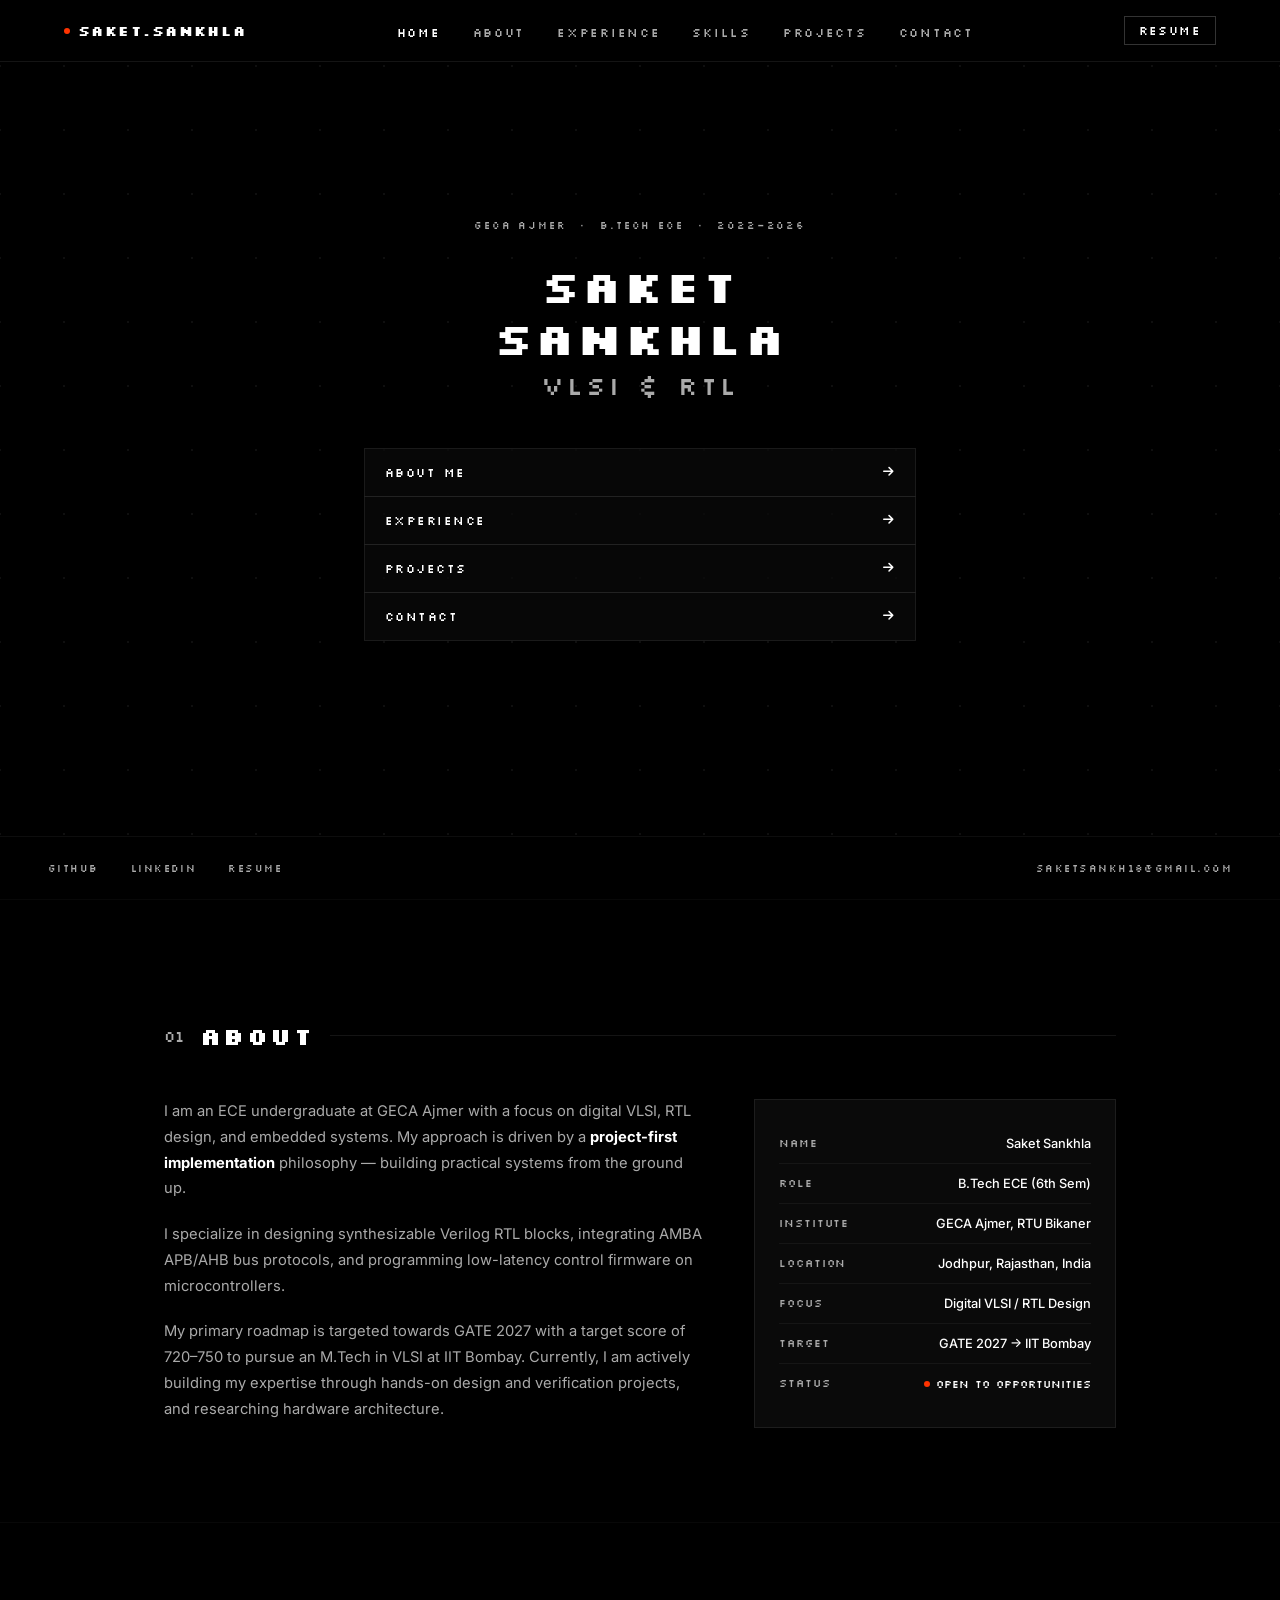
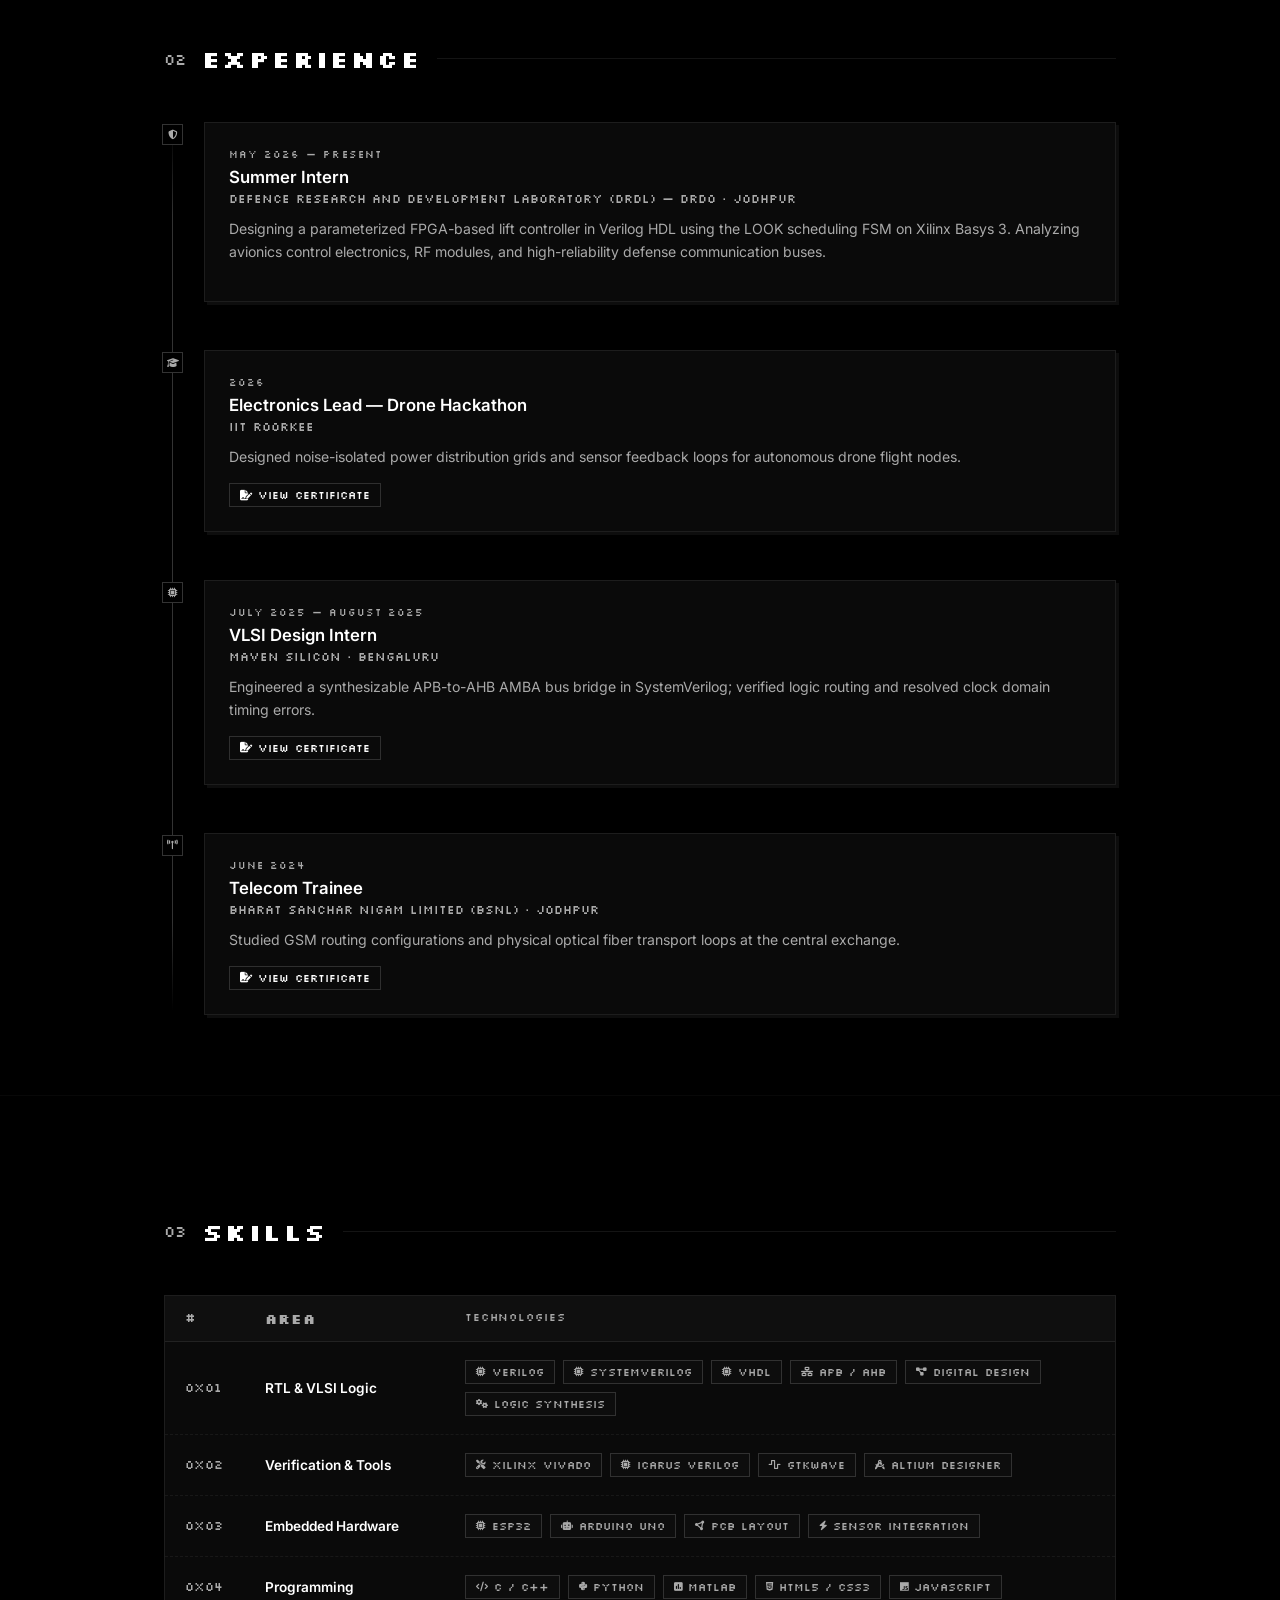
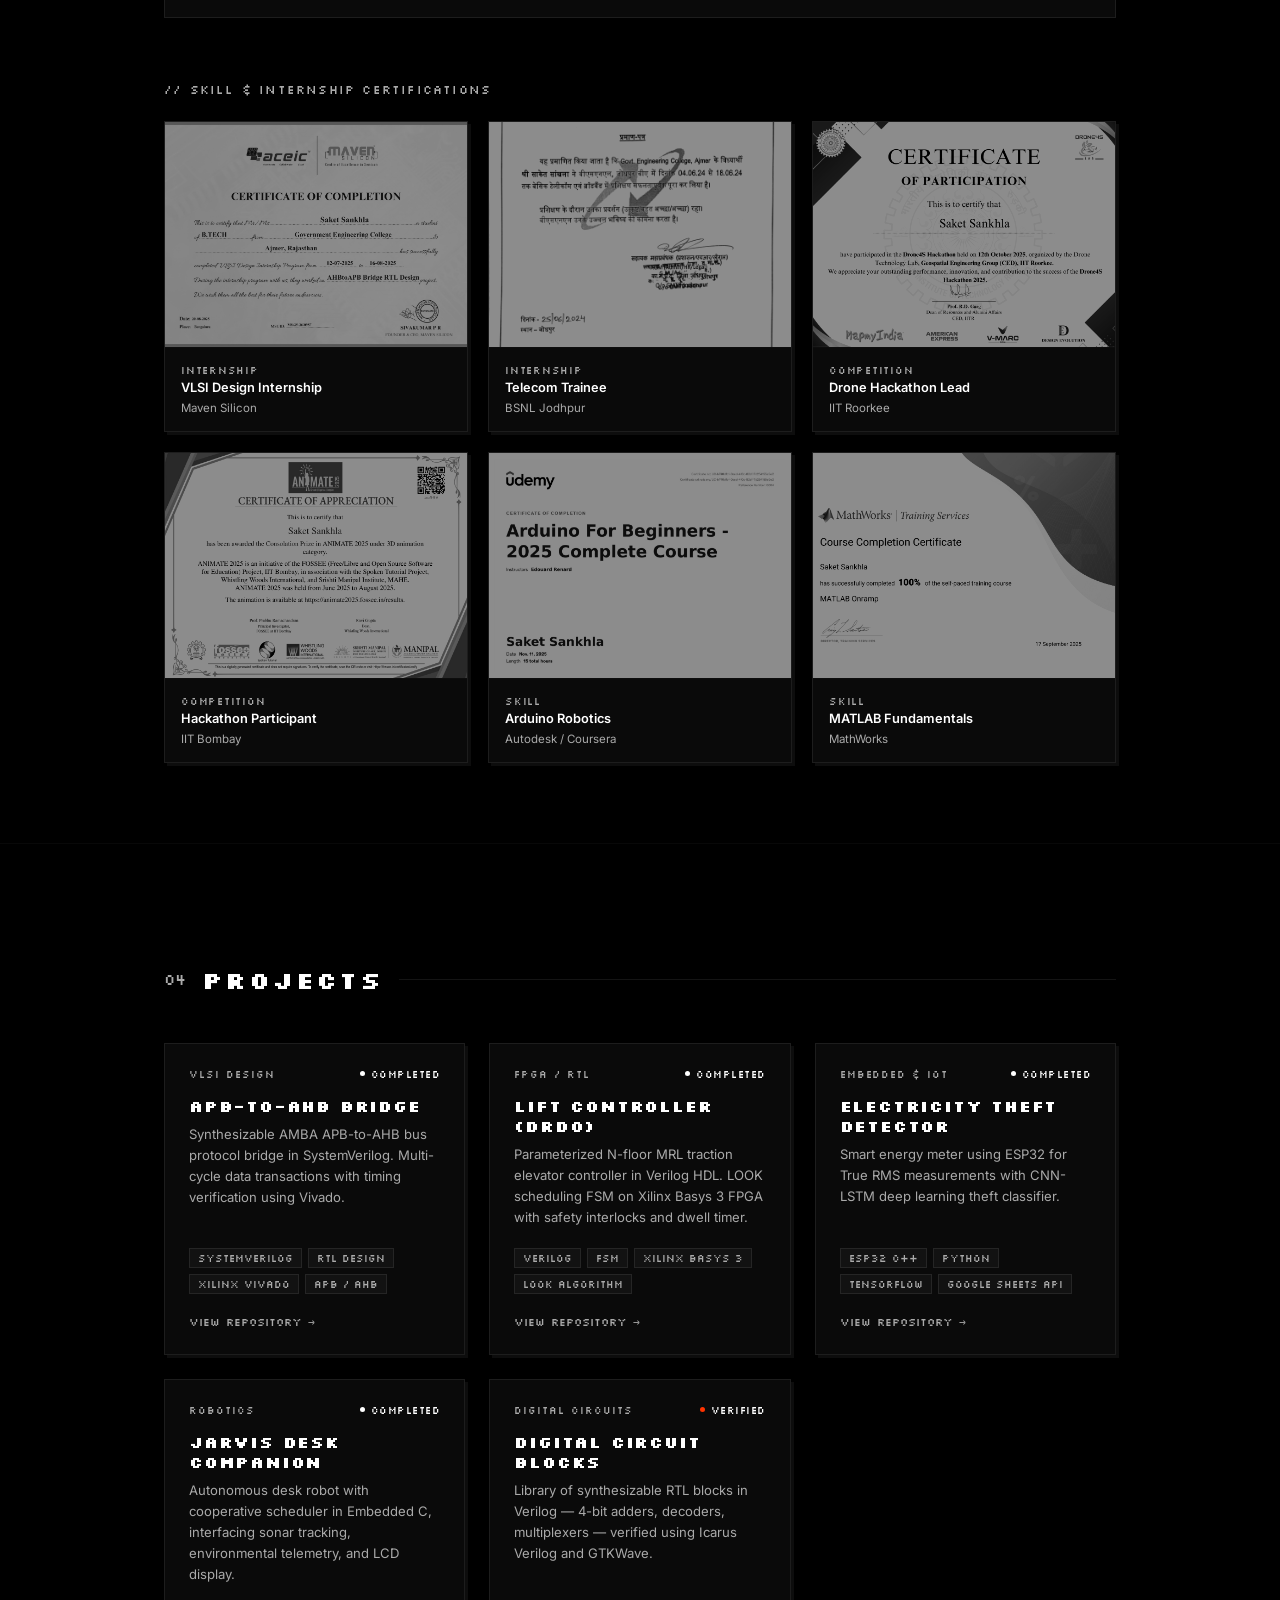
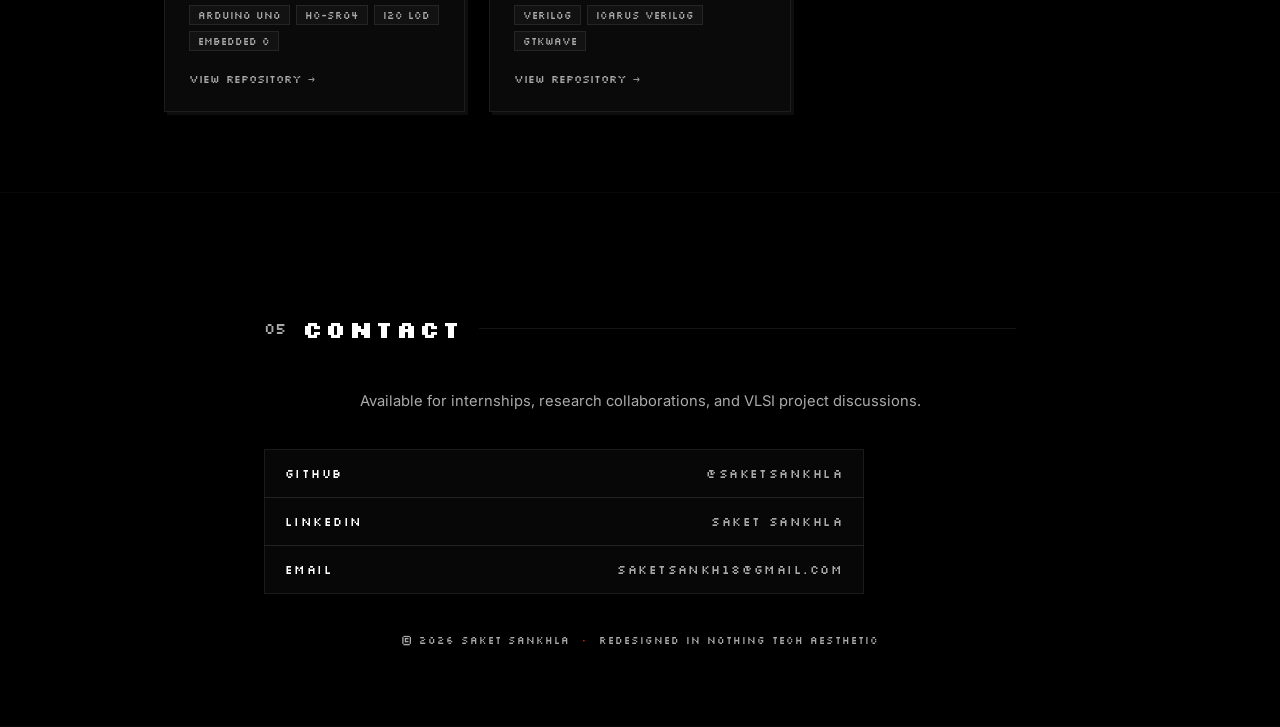
==== commit 1876db3e: "feat: convert site to a fast, streamlined single-page layout with scrollspy and expanded mobile menu" ====
--- a/index.html
+++ b/index.html
@@ -43,12 +43,12 @@
         <span class="logo-dot"></span>saket.sankhla
       </div>
       <ul class="nav-links" id="navLinks">
-        <li><a href="#" class="nav-link active" data-page="home">Home</a></li>
-        <li><a href="#" class="nav-link" data-page="about">About</a></li>
-        <li><a href="#" class="nav-link" data-page="experience">Experience</a></li>
-        <li><a href="#" class="nav-link" data-page="skills">Skills</a></li>
-        <li><a href="#" class="nav-link" data-page="projects">Projects</a></li>
-        <li><a href="#" class="nav-link" data-page="contact">Contact</a></li>
+        <li><a href="#home" class="nav-link active">Home</a></li>
+        <li><a href="#about" class="nav-link">About</a></li>
+        <li><a href="#experience" class="nav-link">Experience</a></li>
+        <li><a href="#skills" class="nav-link">Skills</a></li>
+        <li><a href="#projects" class="nav-link">Projects</a></li>
+        <li><a href="#contact" class="nav-link">Contact</a></li>
         <li class="mobile-only"><a href="resume.html" class="nav-link nav-resume-mobile" target="_blank">Resume</a></li>
       </ul>
       <a href="resume.html" class="nav-resume-btn" target="_blank">Resume</a>
@@ -61,7 +61,7 @@
   </nav>
 
   <!-- ═══════════════════════ HOME PAGE ═══════════════════════ -->
-  <section id="page-home" class="page active visible">
+  <section id="home" class="sec-home">
     <canvas id="heroCanvas"></canvas>
     
     <div class="home-inner">
@@ -76,19 +76,19 @@
 
       <!-- Nothing Menu Stack -->
       <div class="nothing-menu">
-        <a href="#" class="nothing-menu-item" data-target-page="about">
+        <a href="#about" class="nothing-menu-item">
           <span>About Me</span>
           <i class="fa-solid fa-arrow-right"></i>
         </a>
-        <a href="#" class="nothing-menu-item" data-target-page="experience">
+        <a href="#experience" class="nothing-menu-item">
           <span>Experience</span>
           <i class="fa-solid fa-arrow-right"></i>
         </a>
-        <a href="#" class="nothing-menu-item" data-target-page="projects">
+        <a href="#projects" class="nothing-menu-item">
           <span>Projects</span>
           <i class="fa-solid fa-arrow-right"></i>
         </a>
-        <a href="#" class="nothing-menu-item" data-target-page="contact">
+        <a href="#contact" class="nothing-menu-item">
           <span>Contact</span>
           <i class="fa-solid fa-arrow-right"></i>
         </a>
@@ -109,7 +109,7 @@
   </section>
 
   <!-- ═══════════════════════ ABOUT PAGE ═══════════════════════ -->
-  <section id="page-about" class="page">
+  <section id="about" class="sec-page">
     <div class="page-inner">
       <div class="page-header">
         <span class="page-num">01</span>
@@ -165,7 +165,7 @@
   </section>
 
   <!-- ═══════════════════════ EXPERIENCE PAGE ═══════════════════════ -->
-  <section id="page-experience" class="page">
+  <section id="experience" class="sec-page">
     <div class="page-inner">
       <div class="page-header">
         <span class="page-num">02</span>
@@ -233,7 +233,7 @@
   </section>
 
   <!-- ═══════════════════════ SKILLS PAGE ═══════════════════════ -->
-  <section id="page-skills" class="page">
+  <section id="skills" class="sec-page">
     <div class="page-inner">
       <div class="page-header">
         <span class="page-num">03</span>
@@ -378,7 +378,7 @@
   </section>
 
   <!-- ═══════════════════════ PROJECTS PAGE ═══════════════════════ -->
-  <section id="page-projects" class="page">
+  <section id="projects" class="sec-page">
     <div class="page-inner">
       <div class="page-header">
         <span class="page-num">04</span>
@@ -475,7 +475,7 @@
   </section>
 
   <!-- ═══════════════════════ CONTACT PAGE ═══════════════════════ -->
-  <section id="page-contact" class="page">
+  <section id="contact" class="sec-page">
     <div class="page-inner contact-inner">
       <div class="page-header">
         <span class="page-num">05</span>
--- a/style.css
+++ b/style.css
@@ -28,6 +28,11 @@
   border-radius: 0 !important; /* Strictly blocky corners */
 }
 
+html {
+  scroll-behavior: smooth;
+  scroll-padding-top: 80px; /* Offset for fixed header during scrolling */
+}
+
 body {
   background-color: var(--bg-color);
   color: var(--text-primary);
@@ -134,7 +139,7 @@
   top: 0;
   left: 0;
   width: 100%;
-  background: rgba(0, 0, 0, 0.9);
+  background: rgba(0, 0, 0, 0.95);
   backdrop-filter: blur(8px);
   -webkit-backdrop-filter: blur(8px);
   border-bottom: 1px solid rgba(255, 255, 255, 0.08);
@@ -144,7 +149,7 @@
 .nav-inner {
   max-width: 1200px;
   margin: 0 auto;
-  padding: 20px 24px;
+  padding: 16px 24px;
   display: flex;
   justify-content: space-between;
   align-items: center;
@@ -159,6 +164,7 @@
   display: flex;
   align-items: center;
   text-transform: uppercase;
+  user-select: none;
 }
 
 .logo-dot {
@@ -211,40 +217,53 @@
   border-color: var(--accent-color);
 }
 
+/* Optimization: Expanded Touch Target Size for Hamburger Menu on Phones */
 .hamburger {
   display: none;
   flex-direction: column;
-  gap: 6px;
+  justify-content: center;
+  align-items: flex-end;
+  gap: 5px;
+  width: 44px;
+  height: 44px;
+  padding: 10px;
   cursor: pointer;
+  z-index: 1001; /* Above mobile drawer link overlay */
 }
 
 .hamburger span {
   width: 20px;
   height: 1px;
   background-color: var(--text-primary);
-  transition: transform var(--transition-speed), opacity var(--transition-speed);
+  transition: transform var(--transition-speed), opacity var(--transition-speed), width var(--transition-speed);
+}
+
+.hamburger span:nth-child(2) {
+  width: 14px;
 }
 
 @media (max-width: 900px) {
   .nav-links {
     position: fixed;
-    top: 65px;
-    left: 0;
-    width: 100%;
-    height: calc(100vh - 65px);
-    background: var(--bg-color);
+    top: 0;
+    right: 0;
+    width: 280px;
+    height: 100vh;
+    background: rgba(5, 5, 5, 0.98);
+    border-left: 1px solid rgba(255, 255, 255, 0.08);
     flex-direction: column;
-    align-items: center;
+    align-items: flex-start;
     justify-content: center;
-    gap: 40px;
-    transform: translateY(-100%);
+    padding: 60px 40px;
+    gap: 32px;
+    transform: translateX(100%);
     opacity: 0;
-    transition: transform 0.4s ease, opacity 0.4s ease;
-    z-index: 899;
+    transition: transform 0.35s cubic-bezier(0.16, 1, 0.3, 1), opacity 0.3s ease;
+    z-index: 999;
   }
   
   .nav-links.mobile-open {
-    transform: translateY(0);
+    transform: translateX(0);
     opacity: 1;
   }
   
@@ -257,26 +276,31 @@
   }
   
   .hamburger.active span:nth-child(1) {
-    transform: rotate(45deg) translate(5px, 5px);
+    transform: rotate(45deg) translate(4px, 4px);
+    width: 20px;
   }
   
   .hamburger.active span:nth-child(2) {
     opacity: 0;
+    width: 0;
   }
   
   .hamburger.active span:nth-child(3) {
-    transform: rotate(-45deg) translate(5px, -5px);
+    transform: rotate(-45deg) translate(4px, -4px);
+    width: 20px;
   }
   
   .mobile-only {
     display: block;
+    margin-top: 10px;
   }
   
   .nav-resume-mobile {
     color: var(--accent-color) !important;
     border: 1px solid var(--accent-color) !important;
-    padding: 8px 20px !important;
+    padding: 10px 24px !important;
     text-decoration: none;
+    display: inline-block;
   }
 }
 
@@ -285,27 +309,14 @@
 }
 
 /* ═══════════════════════════════════════════
-   PAGE ARCHITECTURE (SPA)
-   ═══════════════════════════════════════════ */
-.page {
-  display: none;
-  min-height: 100vh;
-  padding-top: 100px;
-  padding-bottom: 80px;
+   STREAMLINED SECTION LAYOUT (Single Page)
+   ═══════════════════════════════════════════ */
+.sec-page {
+  width: 100%;
+  padding: 120px 0 80px 0;
+  border-bottom: 1px solid rgba(255, 255, 255, 0.03);
   position: relative;
-  opacity: 0;
-  transform: translateY(8px);
-  transition: opacity 0.35s ease, transform 0.35s ease;
   z-index: 2;
-}
-
-.page.active {
-  display: block;
-}
-
-.page.visible {
-  opacity: 1;
-  transform: translateY(0);
 }
 
 .page-inner {
@@ -340,21 +351,29 @@
   background: rgba(255, 255, 255, 0.08);
 }
 
-/* ═══════════════════════════════════════════
-   HOME PAGE & NOTHING RETRO LOWER PORTION
-   ═══════════════════════════════════════════ */
-#page-home {
-  padding-top: 0;
-  padding-bottom: 0;
-  display: none;
+@media (max-width: 768px) {
+  .sec-page {
+    padding: 80px 0 40px 0;
+  }
+  .page-header {
+    margin-bottom: 32px;
+  }
+}
+
+/* ═══════════════════════════════════════════
+   HOME PAGE (Hero Block)
+   ═══════════════════════════════════════════ */
+.sec-home {
+  width: 100%;
+  height: 100vh;
+  min-height: 600px;
+  display: flex;
   align-items: center;
   justify-content: center;
-  height: 100vh;
+  position: relative;
+  z-index: 2;
   overflow: hidden;
-}
-
-#page-home.active {
-  display: flex;
+  border-bottom: 1px solid rgba(255, 255, 255, 0.03);
 }
 
 #heroCanvas {
@@ -373,7 +392,7 @@
   text-align: center;
   width: 100%;
   max-width: 600px;
-  padding: 80px 24px 120px 24px;
+  padding: 40px 24px 80px 24px;
 }
 
 .home-dateline {
@@ -398,6 +417,7 @@
   display: flex;
   flex-direction: column;
   align-items: center;
+  user-select: none;
 }
 
 .nothing-title .font-sub {
@@ -495,14 +515,22 @@
     flex-direction: column;
     gap: 12px;
     text-align: center;
+    position: relative;
+    border-top: 1px solid rgba(255, 255, 255, 0.05);
+    background: transparent;
   }
   .nothing-footer-links {
     gap: 20px;
   }
-}
-
-/* ═══════════════════════════════════════════
-   ABOUT PAGE
+  .sec-home {
+    height: auto;
+    min-height: 100vh;
+    padding-top: 80px;
+  }
+}
+
+/* ═══════════════════════════════════════════
+   ABOUT SECTION
    ═══════════════════════════════════════════ */
 .about-grid {
   display: grid;
@@ -577,7 +605,7 @@
 }
 
 /* ═══════════════════════════════════════════
-   EXPERIENCE PAGE (TIMELINE)
+   EXPERIENCE SECTION (TIMELINE)
    ═══════════════════════════════════════════ */
 .timeline {
   position: relative;
@@ -688,7 +716,7 @@
 }
 
 /* ═══════════════════════════════════════════
-   SKILLS PAGE (REGISTER MAP & CERTS)
+   SKILLS SECTION (REGISTER MAP & CERTS)
    ═══════════════════════════════════════════ */
 .reg-map {
   background: var(--card-bg);
@@ -875,7 +903,7 @@
 }
 
 /* ═══════════════════════════════════════════
-   PROJECTS PAGE
+   PROJECTS SECTION
    ═══════════════════════════════════════════ */
 .projects-grid {
   display: grid;
@@ -984,7 +1012,7 @@
 }
 
 /* ═══════════════════════════════════════════
-   CONTACT PAGE
+   CONTACT SECTION
    ═══════════════════════════════════════════ */
 .contact-inner {
   text-align: center;
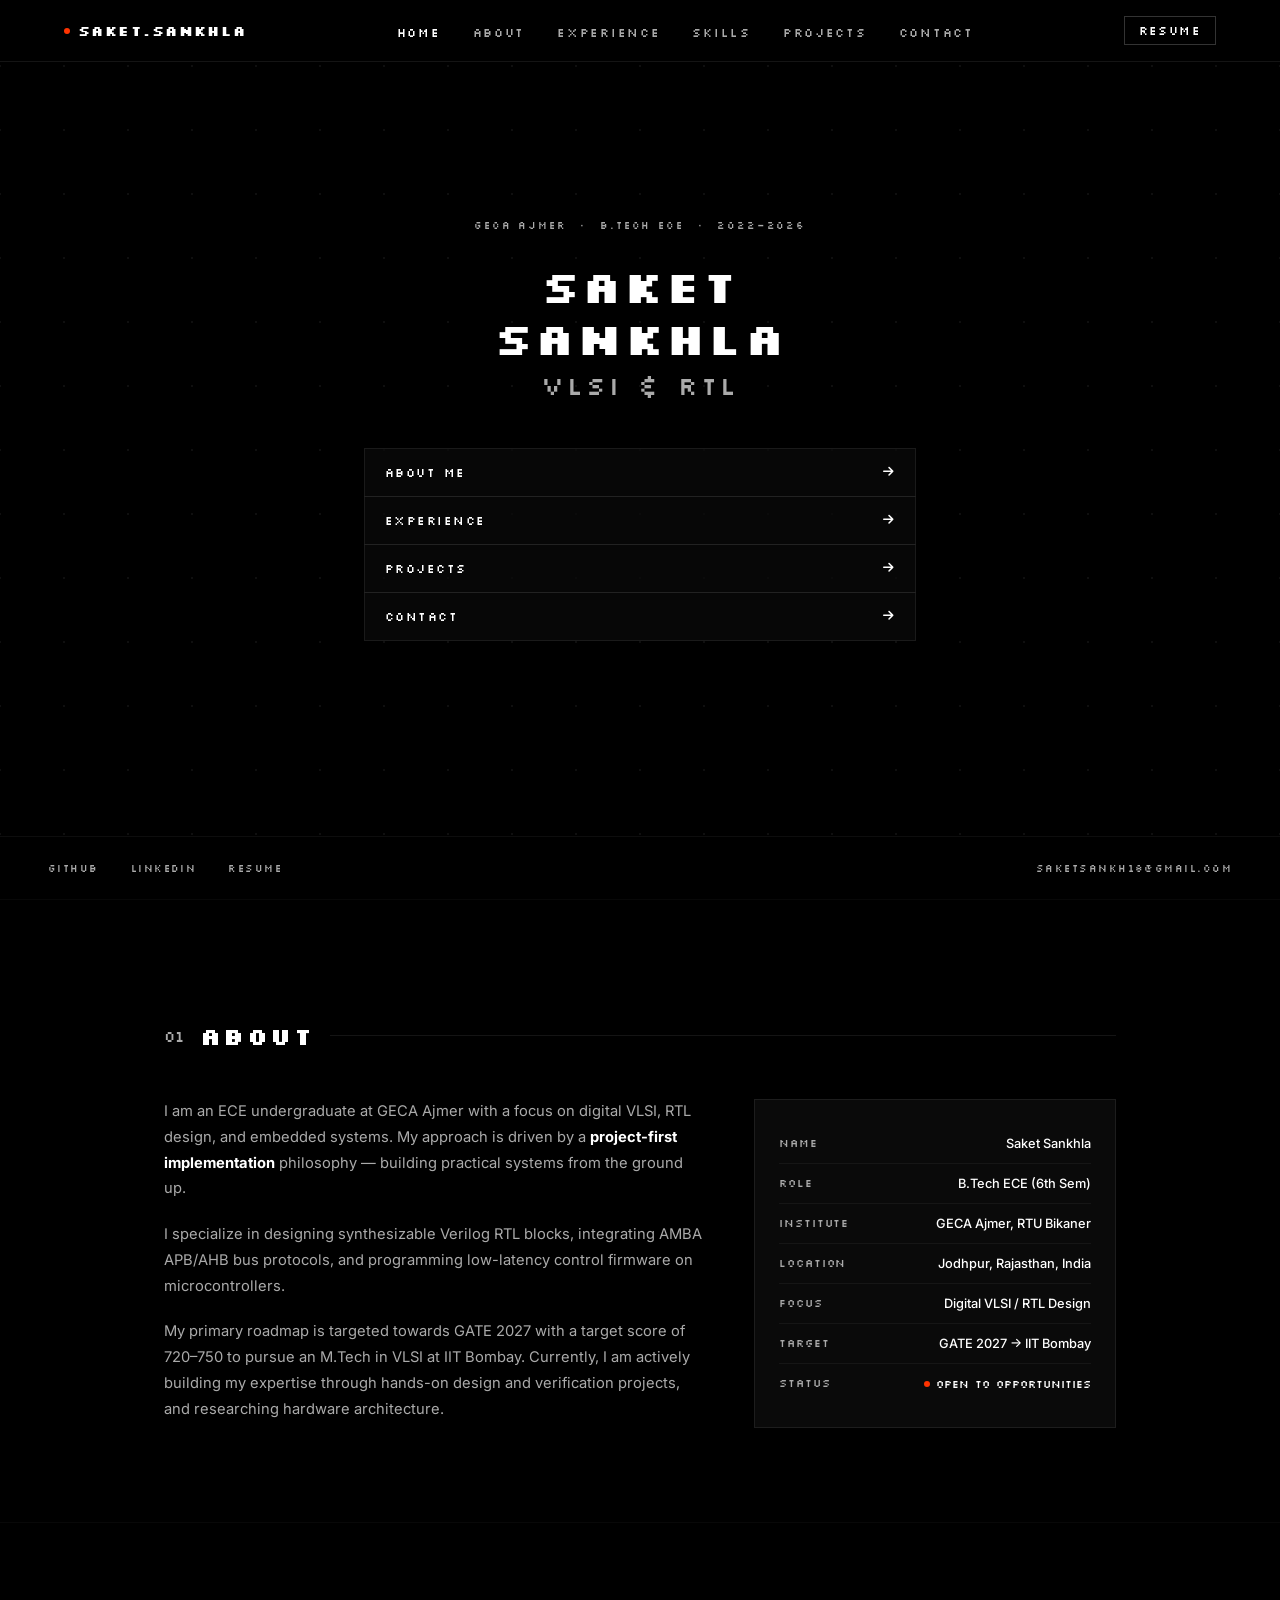
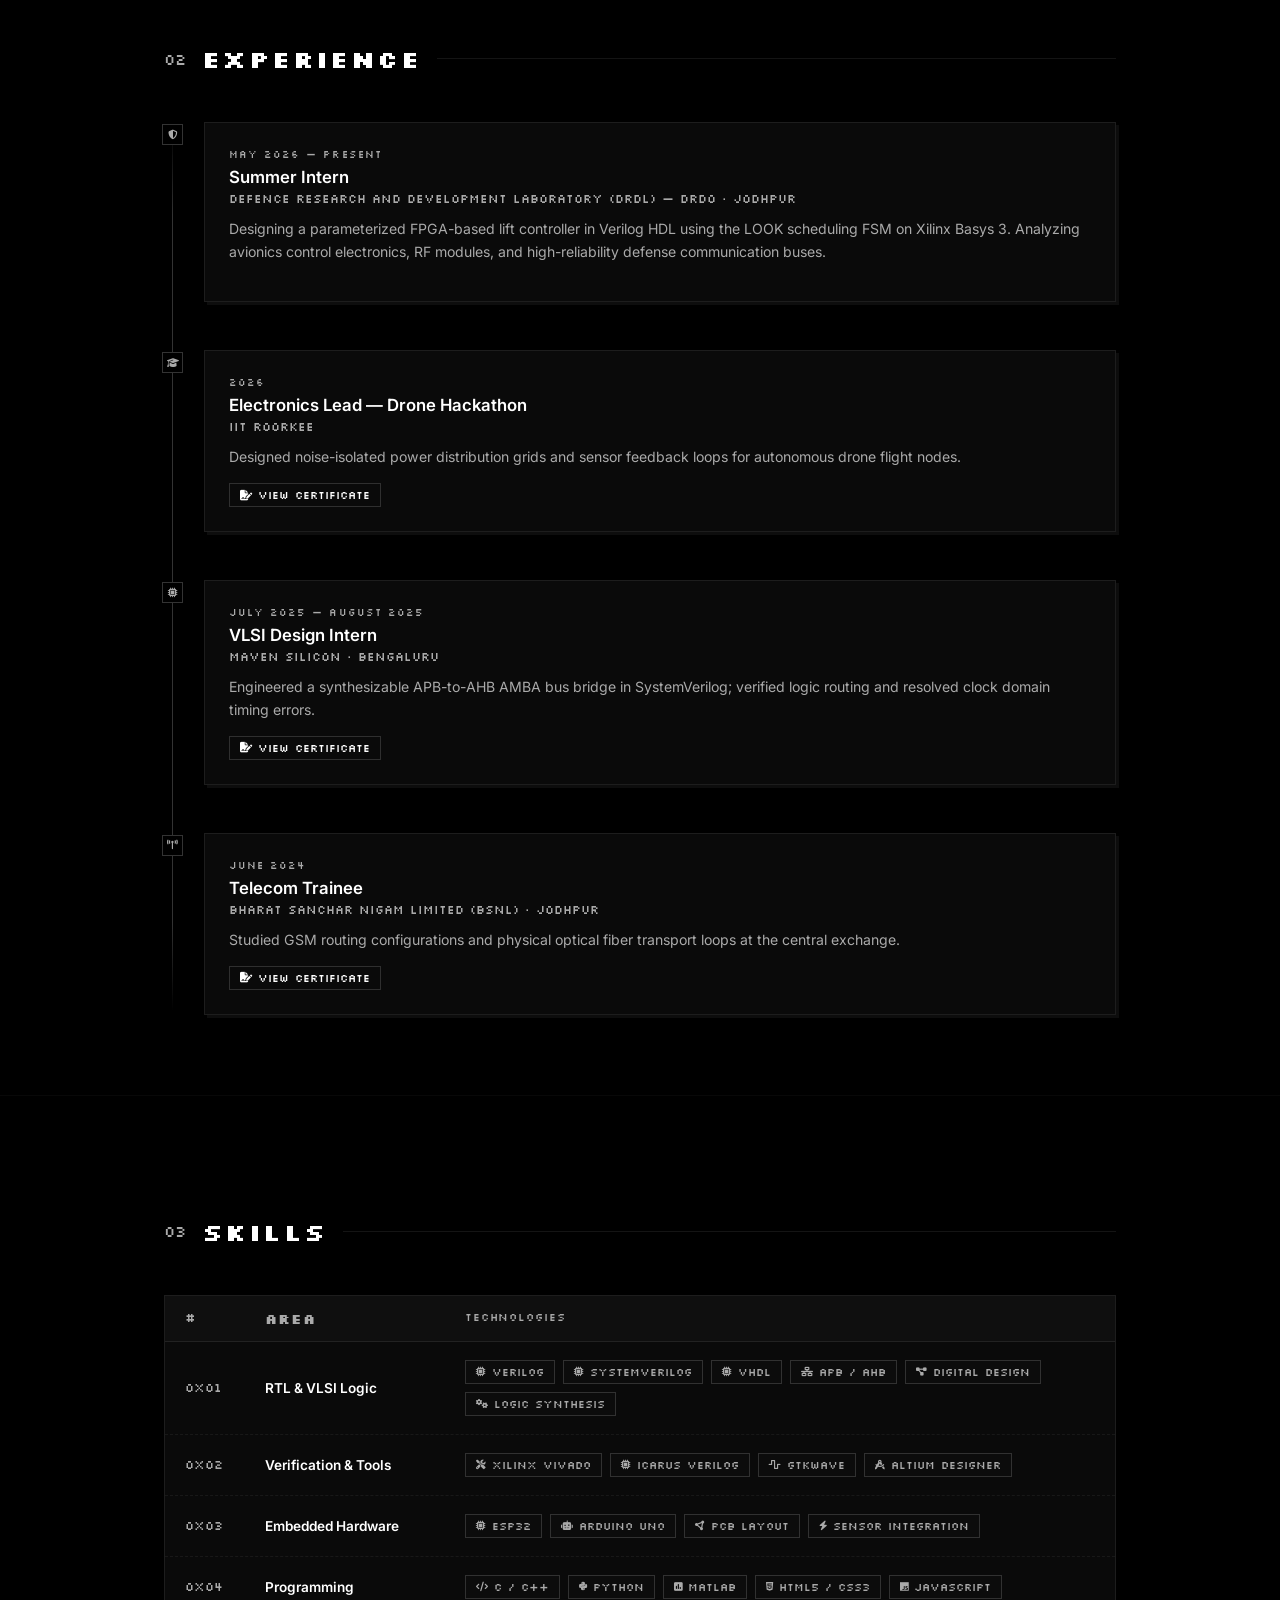
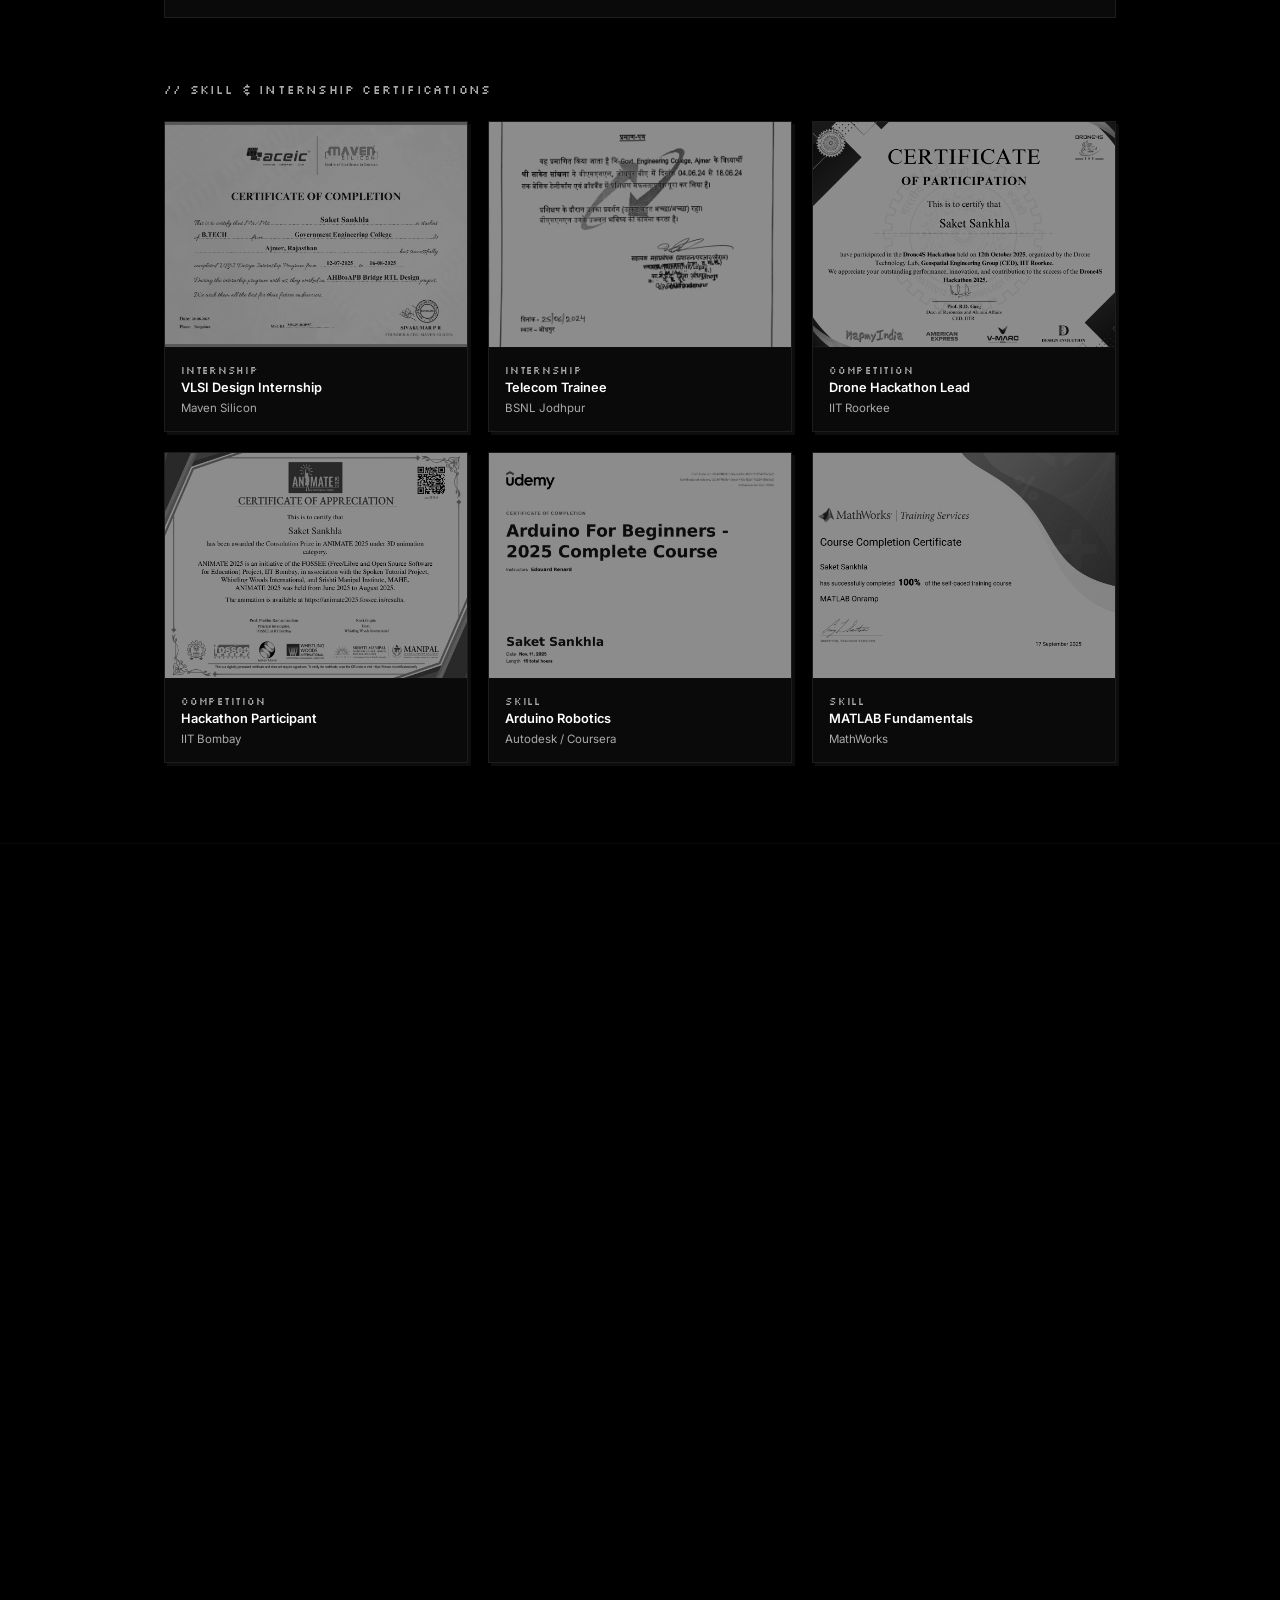
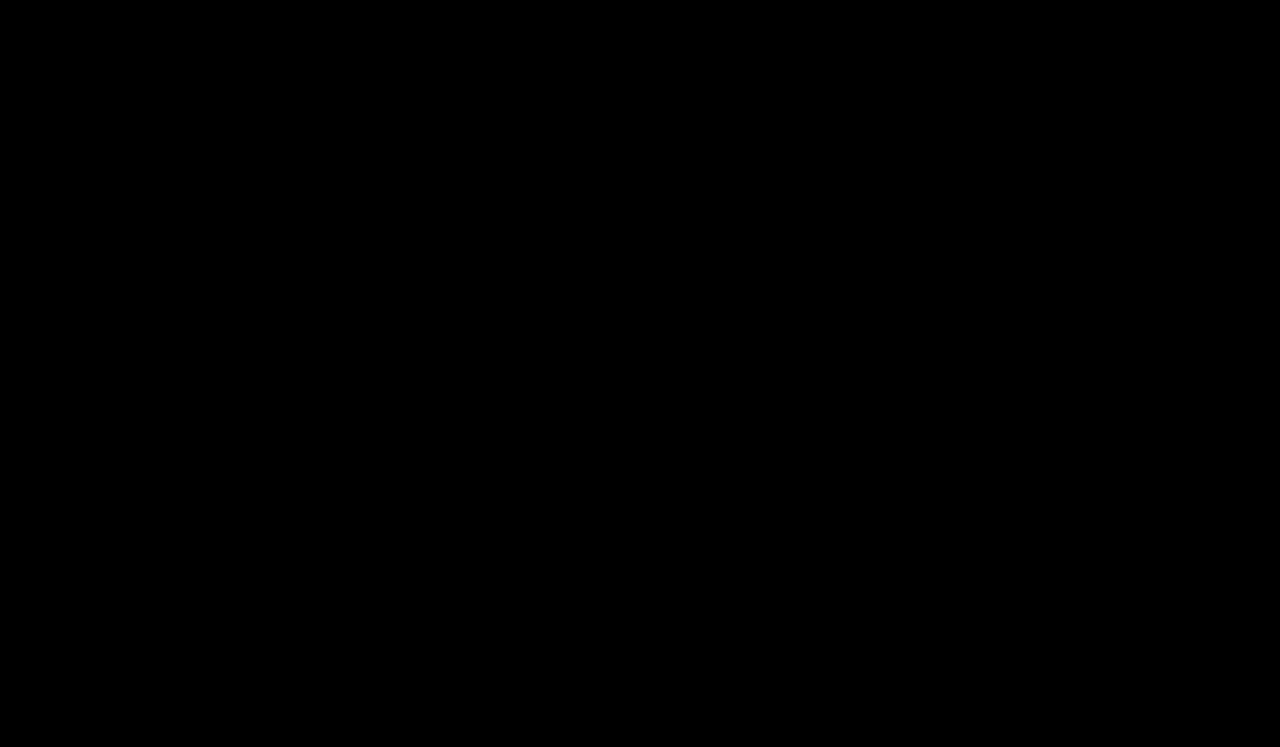
==== commit 1e8c6d93: "style: format code indentation/spacing and add minimal scroll-reveal animations" ====
--- a/index.html
+++ b/index.html
@@ -95,7 +95,7 @@
       </div>
     </div>
 
-    <!-- Bottom Footer Links from image -->
+    <!-- Bottom Footer Links -->
     <div class="nothing-footer">
       <div class="nothing-footer-links">
         <a href="https://github.com/SaketSankhla" target="_blank" rel="noopener" class="nothing-footer-link">GitHub</a>
@@ -109,7 +109,7 @@
   </section>
 
   <!-- ═══════════════════════ ABOUT PAGE ═══════════════════════ -->
-  <section id="about" class="sec-page">
+  <section id="about" class="sec-page reveal">
     <div class="page-inner">
       <div class="page-header">
         <span class="page-num">01</span>
@@ -165,7 +165,7 @@
   </section>
 
   <!-- ═══════════════════════ EXPERIENCE PAGE ═══════════════════════ -->
-  <section id="experience" class="sec-page">
+  <section id="experience" class="sec-page reveal">
     <div class="page-inner">
       <div class="page-header">
         <span class="page-num">02</span>
@@ -233,7 +233,7 @@
   </section>
 
   <!-- ═══════════════════════ SKILLS PAGE ═══════════════════════ -->
-  <section id="skills" class="sec-page">
+  <section id="skills" class="sec-page reveal">
     <div class="page-inner">
       <div class="page-header">
         <span class="page-num">03</span>
@@ -378,7 +378,7 @@
   </section>
 
   <!-- ═══════════════════════ PROJECTS PAGE ═══════════════════════ -->
-  <section id="projects" class="sec-page">
+  <section id="projects" class="sec-page reveal">
     <div class="page-inner">
       <div class="page-header">
         <span class="page-num">04</span>
@@ -475,7 +475,7 @@
   </section>
 
   <!-- ═══════════════════════ CONTACT PAGE ═══════════════════════ -->
-  <section id="contact" class="sec-page">
+  <section id="contact" class="sec-page reveal">
     <div class="page-inner contact-inner">
       <div class="page-header">
         <span class="page-num">05</span>
--- a/style.css
+++ b/style.css
@@ -217,7 +217,7 @@
   border-color: var(--accent-color);
 }
 
-/* Optimization: Expanded Touch Target Size for Hamburger Menu on Phones */
+/* touch targets optimized for mobile screens */
 .hamburger {
   display: none;
   flex-direction: column;
@@ -228,7 +228,7 @@
   height: 44px;
   padding: 10px;
   cursor: pointer;
-  z-index: 1001; /* Above mobile drawer link overlay */
+  z-index: 1001;
 }
 
 .hamburger span {
@@ -345,10 +345,18 @@
   letter-spacing: 0.1em;
 }
 
+/* Scroll Animation: Horizontal Drawing Line */
 .page-line {
   flex-grow: 1;
   height: 1px;
   background: rgba(255, 255, 255, 0.08);
+  transform: scaleX(0);
+  transform-origin: left;
+  transition: transform 0.8s cubic-bezier(0.16, 1, 0.3, 1);
+}
+
+.reveal-visible .page-line {
+  transform: scaleX(1);
 }
 
 @media (max-width: 768px) {
@@ -357,6 +365,40 @@
   }
   .page-header {
     margin-bottom: 32px;
+  }
+}
+
+/* ═══════════════════════════════════════════
+   SCROLL REVEAL ANIMATIONS (MINIMAL)
+   ═══════════════════════════════════════════ */
+.reveal {
+  opacity: 0;
+  transform: translateY(20px);
+  transition: opacity 0.5s cubic-bezier(0.16, 1, 0.3, 1), transform 0.5s cubic-bezier(0.16, 1, 0.3, 1);
+}
+
+.reveal.reveal-visible {
+  opacity: 1;
+  transform: translateY(0);
+}
+
+/* Stagger animation helper for child elements */
+.reveal-visible .tl-item,
+.reveal-visible .skill-tag,
+.reveal-visible .cert-card,
+.reveal-visible .project-card,
+.reveal-visible .spec-row {
+  animation: fadeSlideIn 0.4s cubic-bezier(0.16, 1, 0.3, 1) forwards;
+}
+
+@keyframes fadeSlideIn {
+  from {
+    opacity: 0;
+    transform: translateY(10px);
+  }
+  to {
+    opacity: 1;
+    transform: translateY(0);
   }
 }
 
@@ -561,6 +603,7 @@
   justify-content: space-between;
   padding: 12px 0;
   border-bottom: 1px solid rgba(255, 255, 255, 0.05);
+  opacity: 0; /* Animated entry */
 }
 
 .spec-row:last-child {
@@ -632,6 +675,7 @@
 .tl-item {
   position: relative;
   margin-bottom: 48px;
+  opacity: 0; /* Animated entry */
 }
 
 .tl-item:last-child {
@@ -658,13 +702,14 @@
   background: var(--card-bg);
   border: 1px solid var(--card-border);
   padding: 24px;
-  transition: border-color var(--transition-speed), background-color var(--transition-speed);
+  transition: border-color var(--transition-speed), background-color var(--transition-speed), transform 0.2s;
   box-shadow: 3px 3px 0px rgba(255, 255, 255, 0.05);
 }
 
 .tl-content:hover {
   border-color: var(--accent-color);
   background-color: rgba(255, 255, 255, 0.01);
+  transform: translateY(-2px);
 }
 
 .tl-date {
@@ -778,6 +823,7 @@
   gap: 6px;
   background: rgba(255, 255, 255, 0.01);
   transition: border-color var(--transition-speed), color var(--transition-speed);
+  opacity: 0; /* Animated entry */
 }
 
 .skill-tag i {
@@ -826,6 +872,7 @@
   transition: border-color var(--transition-speed), transform 0.2s;
   cursor: pointer;
   box-shadow: 3px 3px 0px rgba(255, 255, 255, 0.05);
+  opacity: 0; /* Animated entry */
 }
 
 .cert-card:hover {
@@ -919,6 +966,7 @@
   flex-direction: column;
   transition: border-color var(--transition-speed), transform 0.2s;
   box-shadow: 3px 3px 0px rgba(255, 255, 255, 0.05);
+  opacity: 0; /* Animated entry */
 }
 
 .project-card:hover {
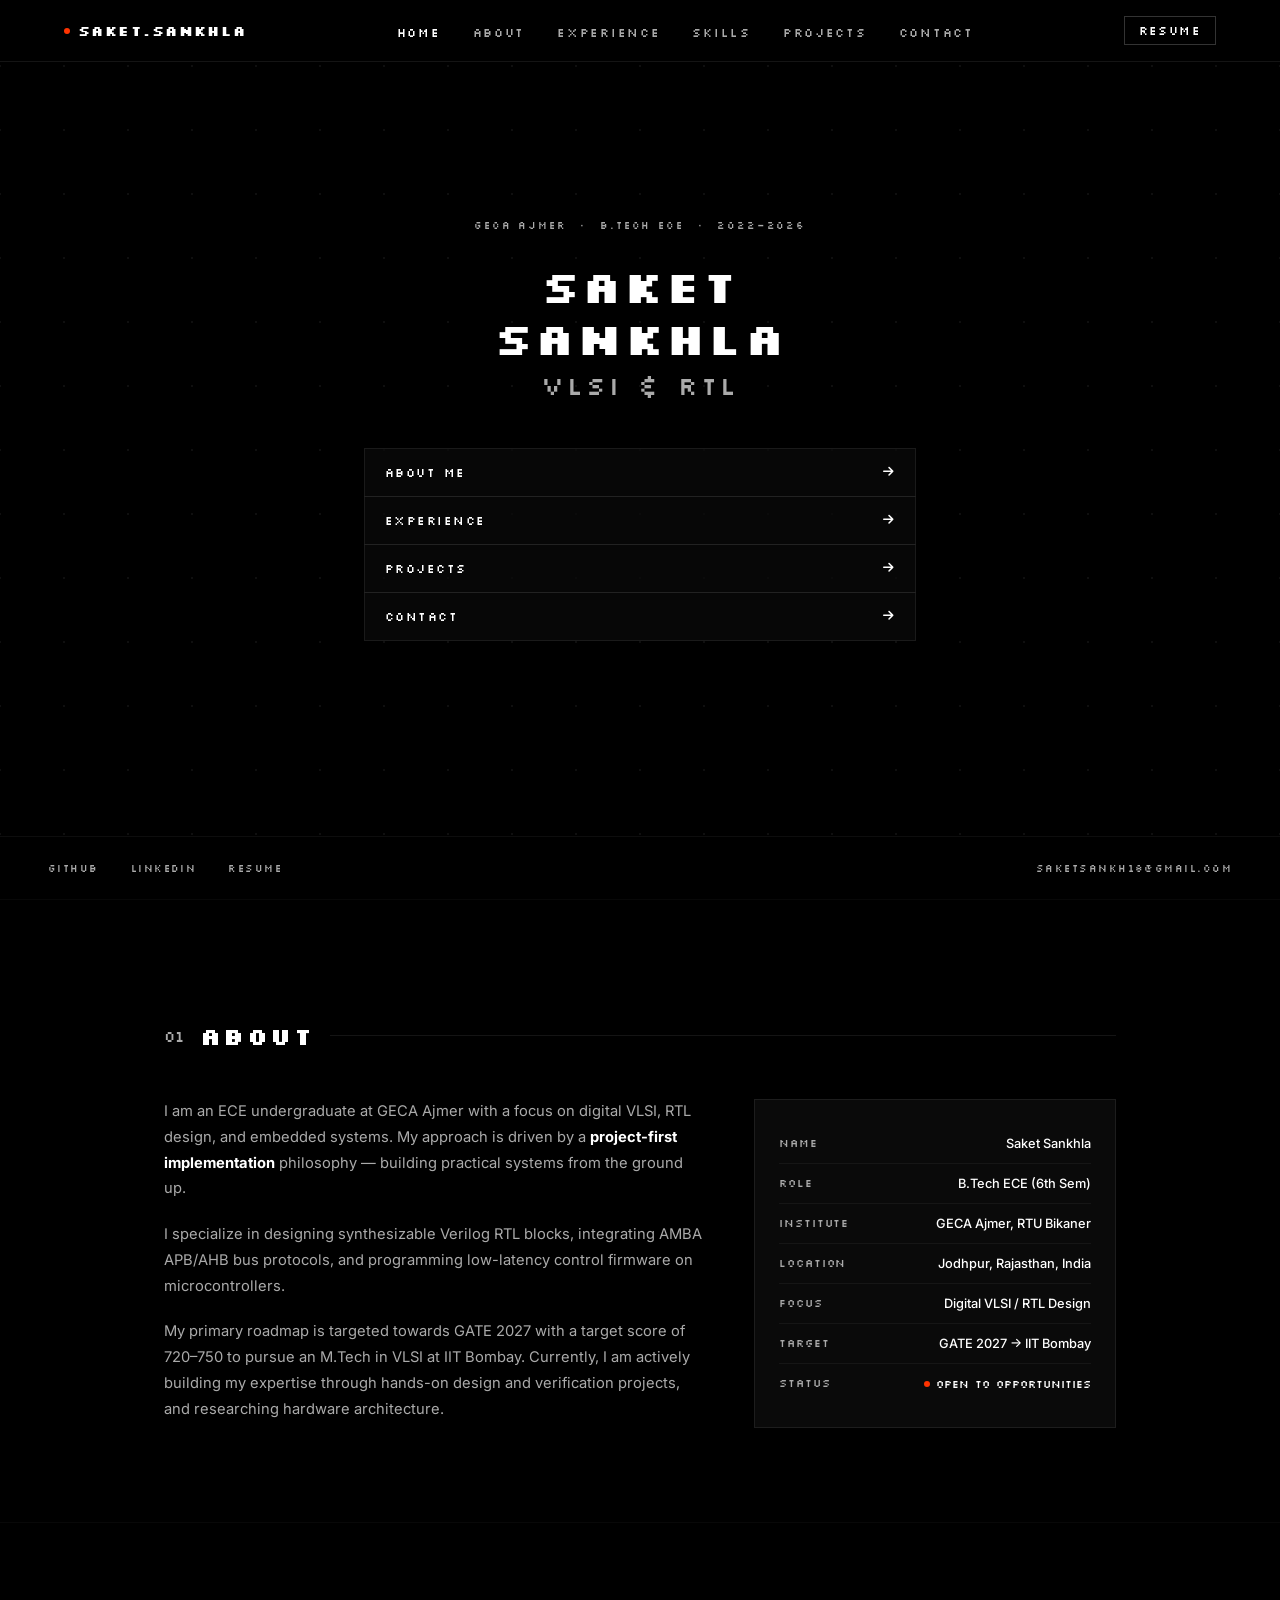
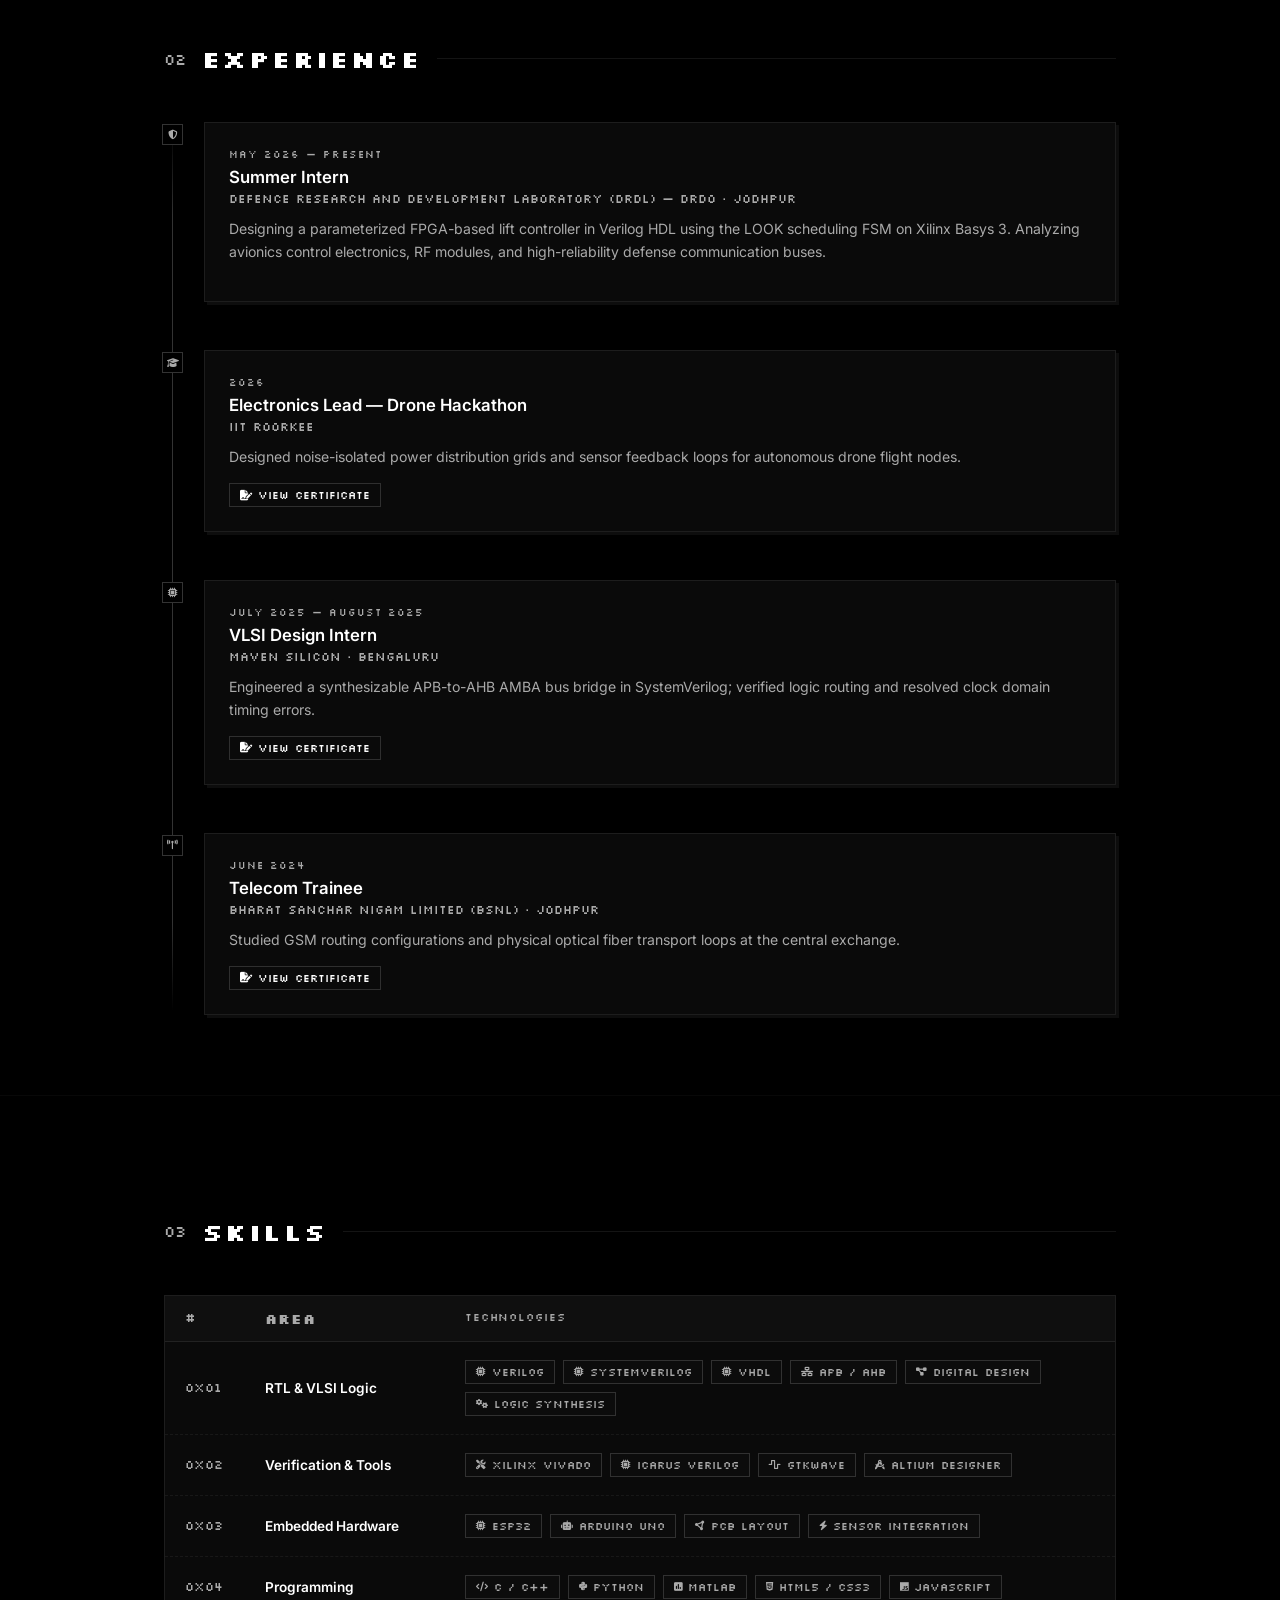
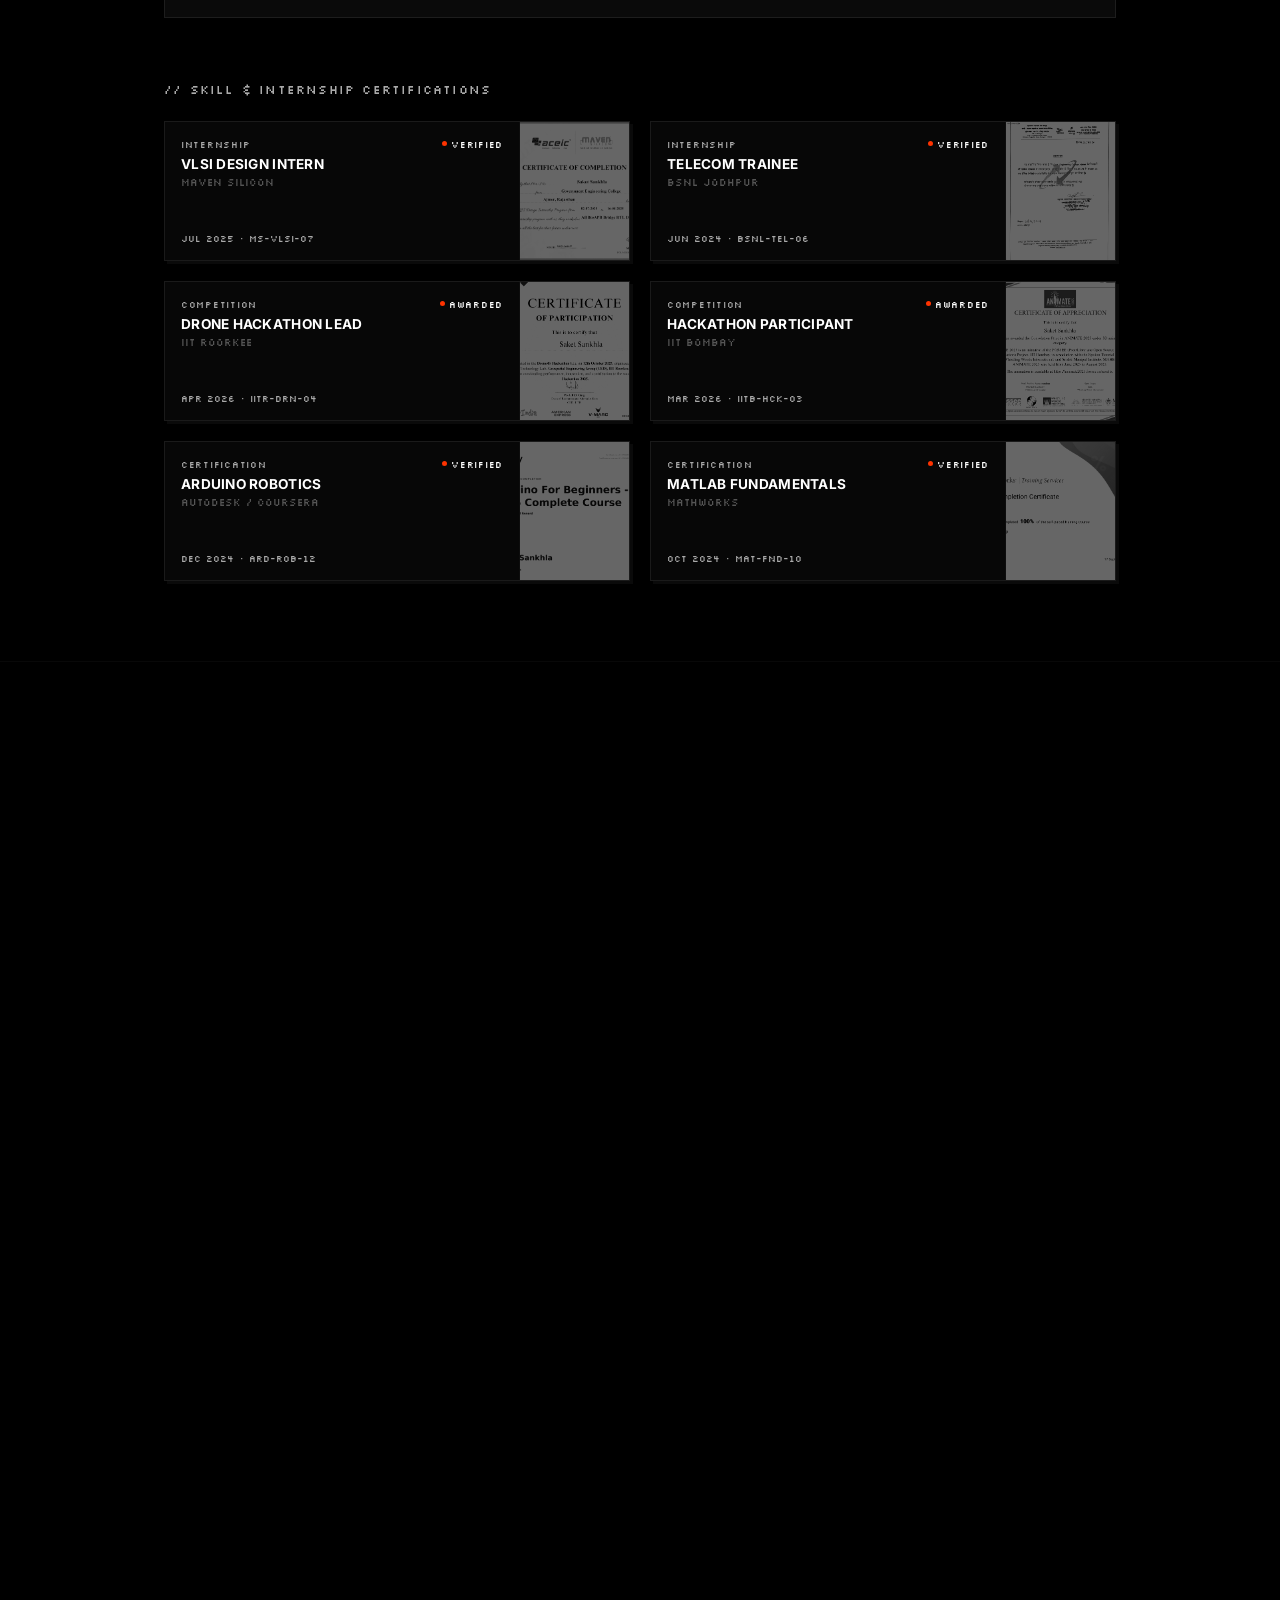
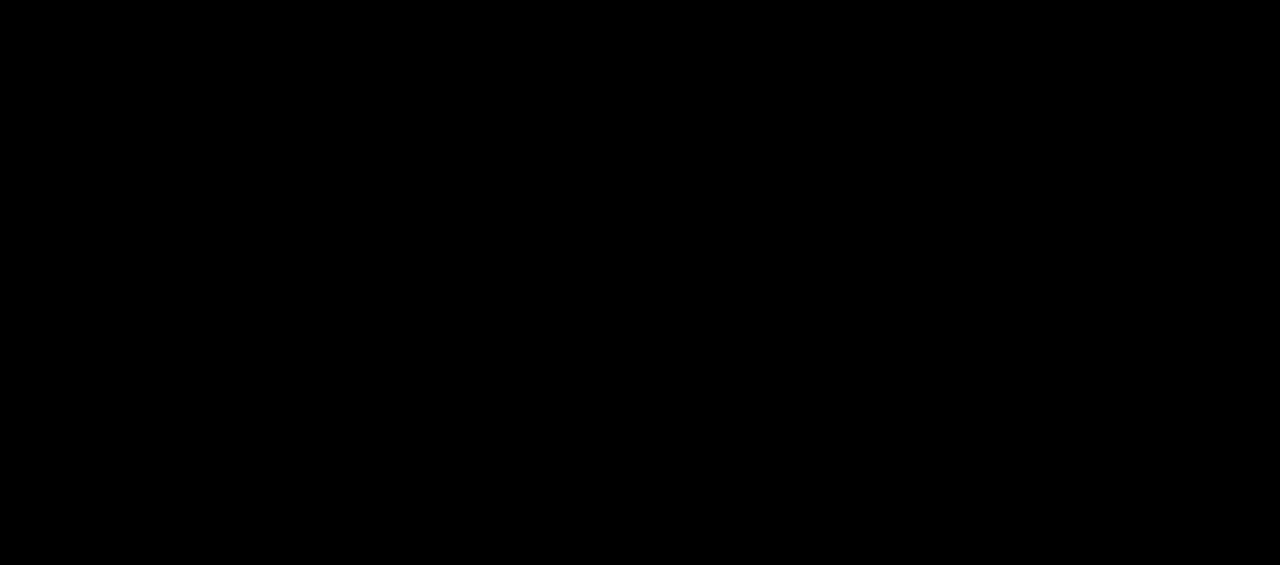
==== commit 35f429e5: "feat: redesign certificate section with industrial datasheet split layout and verified tags" ====
--- a/index.html
+++ b/index.html
@@ -302,74 +302,127 @@
         <div class="certs-grid">
           <!-- Cert 1 -->
           <div class="cert-card" onclick="openLightbox('certifications/vlsiDesignInternshipCertificate.jpg','Maven Silicon VLSI Design Internship Certificate')">
-            <div class="cert-img-wrap">
-              <img src="certifications/vlsiDesignInternshipCertificate.jpg" alt="Maven Silicon" class="cert-thumb">
-              <div class="cert-overlay"><i class="fa-solid fa-maximize"></i></div>
-            </div>
-            <div class="cert-info">
-              <div class="cert-badge">Internship</div>
-              <h4 class="cert-name">VLSI Design Internship</h4>
-              <p class="cert-issuer">Maven Silicon</p>
-            </div>
-          </div>
+            <div class="cert-meta">
+              <div class="cert-header">
+                <span>Internship</span>
+                <span class="status-active"><span class="status-dot"></span> Verified</span>
+              </div>
+              <h4 class="cert-title">VLSI Design Intern</h4>
+              <div class="cert-issuer-row">Maven Silicon</div>
+              <div class="cert-footer-row">
+                <span>JUL 2025</span>
+                <span>·</span>
+                <span>MS-VLSI-07</span>
+              </div>
+            </div>
+            <div class="cert-preview-pane">
+              <img src="certifications/vlsiDesignInternshipCertificate.jpg" alt="Maven Silicon" class="cert-preview-img">
+              <div class="cert-preview-overlay"><i class="fa-solid fa-expand"></i></div>
+            </div>
+          </div>
+          
           <!-- Cert 2 -->
           <div class="cert-card" onclick="openLightbox('certifications/bsnlInternshipCertificate.jpg','BSNL Telecom Trainee Certificate')">
-            <div class="cert-img-wrap">
-              <img src="certifications/bsnlInternshipCertificate.jpg" alt="BSNL" class="cert-thumb">
-              <div class="cert-overlay"><i class="fa-solid fa-maximize"></i></div>
-            </div>
-            <div class="cert-info">
-              <div class="cert-badge">Internship</div>
-              <h4 class="cert-name">Telecom Trainee</h4>
-              <p class="cert-issuer">BSNL Jodhpur</p>
-            </div>
-          </div>
+            <div class="cert-meta">
+              <div class="cert-header">
+                <span>Internship</span>
+                <span class="status-active"><span class="status-dot"></span> Verified</span>
+              </div>
+              <h4 class="cert-title">Telecom Trainee</h4>
+              <div class="cert-issuer-row">BSNL Jodhpur</div>
+              <div class="cert-footer-row">
+                <span>JUN 2024</span>
+                <span>·</span>
+                <span>BSNL-TEL-06</span>
+              </div>
+            </div>
+            <div class="cert-preview-pane">
+              <img src="certifications/bsnlInternshipCertificate.jpg" alt="BSNL" class="cert-preview-img">
+              <div class="cert-preview-overlay"><i class="fa-solid fa-expand"></i></div>
+            </div>
+          </div>
+          
           <!-- Cert 3 -->
           <div class="cert-card" onclick="openLightbox('certifications/iitRoorkeeHackathonCertificate.jpg','IIT Roorkee Drone Hackathon Certificate')">
-            <div class="cert-img-wrap">
-              <img src="certifications/iitRoorkeeHackathonCertificate.jpg" alt="IIT Roorkee" class="cert-thumb">
-              <div class="cert-overlay"><i class="fa-solid fa-maximize"></i></div>
-            </div>
-            <div class="cert-info">
-              <div class="cert-badge">Competition</div>
-              <h4 class="cert-name">Drone Hackathon Lead</h4>
-              <p class="cert-issuer">IIT Roorkee</p>
-            </div>
-          </div>
+            <div class="cert-meta">
+              <div class="cert-header">
+                <span>Competition</span>
+                <span class="status-active"><span class="status-dot"></span> Awarded</span>
+              </div>
+              <h4 class="cert-title">Drone Hackathon Lead</h4>
+              <div class="cert-issuer-row">IIT Roorkee</div>
+              <div class="cert-footer-row">
+                <span>APR 2026</span>
+                <span>·</span>
+                <span>IITR-DRN-04</span>
+              </div>
+            </div>
+            <div class="cert-preview-pane">
+              <img src="certifications/iitRoorkeeHackathonCertificate.jpg" alt="IIT Roorkee" class="cert-preview-img">
+              <div class="cert-preview-overlay"><i class="fa-solid fa-expand"></i></div>
+            </div>
+          </div>
+          
           <!-- Cert 4 -->
           <div class="cert-card" onclick="openLightbox('certifications/iitbombayHackathonCertificate.jpg','IIT Bombay Hackathon Certificate')">
-            <div class="cert-img-wrap">
-              <img src="certifications/iitbombayHackathonCertificate.jpg" alt="IIT Bombay" class="cert-thumb">
-              <div class="cert-overlay"><i class="fa-solid fa-maximize"></i></div>
-            </div>
-            <div class="cert-info">
-              <div class="cert-badge">Competition</div>
-              <h4 class="cert-name">Hackathon Participant</h4>
-              <p class="cert-issuer">IIT Bombay</p>
-            </div>
-          </div>
+            <div class="cert-meta">
+              <div class="cert-header">
+                <span>Competition</span>
+                <span class="status-active"><span class="status-dot"></span> Awarded</span>
+              </div>
+              <h4 class="cert-title">Hackathon Participant</h4>
+              <div class="cert-issuer-row">IIT Bombay</div>
+              <div class="cert-footer-row">
+                <span>MAR 2026</span>
+                <span>·</span>
+                <span>IITB-HCK-03</span>
+              </div>
+            </div>
+            <div class="cert-preview-pane">
+              <img src="certifications/iitbombayHackathonCertificate.jpg" alt="IIT Bombay" class="cert-preview-img">
+              <div class="cert-preview-overlay"><i class="fa-solid fa-expand"></i></div>
+            </div>
+          </div>
+          
           <!-- Cert 5 -->
           <div class="cert-card" onclick="openLightbox('certifications/arduinoCerticate.jpg','Arduino Robotics Certificate')">
-            <div class="cert-img-wrap">
-              <img src="certifications/arduinoCerticate.jpg" alt="Arduino" class="cert-thumb">
-              <div class="cert-overlay"><i class="fa-solid fa-maximize"></i></div>
-            </div>
-            <div class="cert-info">
-              <div class="cert-badge">Skill</div>
-              <h4 class="cert-name">Arduino Robotics</h4>
-              <p class="cert-issuer">Autodesk / Coursera</p>
-            </div>
-          </div>
+            <div class="cert-meta">
+              <div class="cert-header">
+                <span>Certification</span>
+                <span class="status-active"><span class="status-dot"></span> Verified</span>
+              </div>
+              <h4 class="cert-title">Arduino Robotics</h4>
+              <div class="cert-issuer-row">Autodesk / Coursera</div>
+              <div class="cert-footer-row">
+                <span>DEC 2024</span>
+                <span>·</span>
+                <span>ARD-ROB-12</span>
+              </div>
+            </div>
+            <div class="cert-preview-pane">
+              <img src="certifications/arduinoCerticate.jpg" alt="Arduino" class="cert-preview-img">
+              <div class="cert-preview-overlay"><i class="fa-solid fa-expand"></i></div>
+            </div>
+          </div>
+          
           <!-- Cert 6 -->
           <div class="cert-card" onclick="openLightbox('certifications/matlabCertificate.jpg','MATLAB Fundamentals Certificate')">
-            <div class="cert-img-wrap">
-              <img src="certifications/matlabCertificate.jpg" alt="MATLAB" class="cert-thumb">
-              <div class="cert-overlay"><i class="fa-solid fa-maximize"></i></div>
-            </div>
-            <div class="cert-info">
-              <div class="cert-badge">Skill</div>
-              <h4 class="cert-name">MATLAB Fundamentals</h4>
-              <p class="cert-issuer">MathWorks</p>
+            <div class="cert-meta">
+              <div class="cert-header">
+                <span>Certification</span>
+                <span class="status-active"><span class="status-dot"></span> Verified</span>
+              </div>
+              <h4 class="cert-title">MATLAB Fundamentals</h4>
+              <div class="cert-issuer-row">MathWorks</div>
+              <div class="cert-footer-row">
+                <span>OCT 2024</span>
+                <span>·</span>
+                <span>MAT-FND-10</span>
+              </div>
+            </div>
+            <div class="cert-preview-pane">
+              <img src="certifications/matlabCertificate.jpg" alt="MATLAB" class="cert-preview-img">
+              <div class="cert-preview-overlay"><i class="fa-solid fa-expand"></i></div>
             </div>
           </div>
         </div>
--- a/style.css
+++ b/style.css
@@ -846,9 +846,9 @@
   }
 }
 
-/* Certifications Sub-grid */
+/* Certifications Subsection */
 .certs-subsection {
-  margin-top: 40px;
+  margin-top: 48px;
 }
 
 .subsec-label {
@@ -861,49 +861,113 @@
 
 .certs-grid {
   display: grid;
-  grid-template-columns: repeat(auto-fill, minmax(280px, 1fr));
+  grid-template-columns: repeat(auto-fill, minmax(310px, 1fr));
   gap: 20px;
 }
 
+/* split layout industrial certificate cards */
 .cert-card {
-  background: var(--card-bg);
+  display: flex;
+  background: rgba(10, 10, 10, 0.75);
   border: 1px solid var(--card-border);
+  height: 140px;
   overflow: hidden;
-  transition: border-color var(--transition-speed), transform 0.2s;
+  transition: border-color var(--transition-speed), transform 0.2s, background-color var(--transition-speed);
+  box-shadow: 3px 3px 0px rgba(255, 255, 255, 0.04);
   cursor: pointer;
-  box-shadow: 3px 3px 0px rgba(255, 255, 255, 0.05);
   opacity: 0; /* Animated entry */
 }
 
 .cert-card:hover {
   border-color: var(--card-hover-border);
+  background-color: rgba(20, 20, 20, 0.9);
   transform: translateY(-2px);
 }
 
-.cert-img-wrap {
+.cert-meta {
+  flex: 1;
+  padding: 16px;
+  display: flex;
+  flex-direction: column;
+  justify-content: space-between;
+}
+
+.cert-header {
+  display: flex;
+  justify-content: space-between;
+  align-items: center;
+  font-family: var(--font-mono);
+  font-size: 0.58rem;
+  letter-spacing: 0.08em;
+  color: var(--text-secondary);
+  text-transform: uppercase;
+}
+
+.cert-header .status-active {
+  display: inline-flex;
+  align-items: center;
+  gap: 4px;
+  color: var(--text-primary);
+}
+
+.cert-header .status-dot {
+  width: 5px;
+  height: 5px;
+  background-color: #ff3300;
+  border-radius: 50% !important;
+}
+
+.cert-title {
+  font-size: 0.85rem;
+  font-weight: 700;
+  color: var(--text-primary);
+  line-height: 1.3;
+  margin: 6px 0 2px 0;
+  text-transform: uppercase;
+  letter-spacing: 0.02em;
+}
+
+.cert-issuer-row {
+  font-family: var(--font-mono);
+  font-size: 0.65rem;
+  color: var(--text-muted);
+  text-transform: uppercase;
+}
+
+.cert-footer-row {
+  font-family: var(--font-mono);
+  font-size: 0.58rem;
+  color: var(--text-secondary);
+  display: flex;
+  align-items: center;
+  gap: 6px;
+  margin-top: auto;
+}
+
+.cert-preview-pane {
+  width: 110px;
+  height: 100%;
   position: relative;
-  aspect-ratio: 4 / 3;
+  background: #000000;
+  border-left: 1px solid rgba(255, 255, 255, 0.05);
   overflow: hidden;
-  background: #000;
-  border-bottom: 1px solid rgba(255, 255, 255, 0.05);
-}
-
-.cert-thumb {
+}
+
+.cert-preview-img {
   width: 100%;
   height: 100%;
   object-fit: cover;
-  opacity: 0.55;
-  filter: grayscale(1) contrast(1.05);
-  transition: opacity var(--transition-speed), filter var(--transition-speed), transform 0.4s ease;
-}
-
-.cert-card:hover .cert-thumb {
-  opacity: 0.85;
-  filter: grayscale(1) contrast(1.1);
-  transform: scale(1.02);
-}
-
-.cert-overlay {
+  opacity: 0.4;
+  filter: grayscale(1) contrast(1.15);
+  transition: opacity var(--transition-speed), transform 0.4s ease;
+}
+
+.cert-card:hover .cert-preview-img {
+  opacity: 0.8;
+  transform: scale(1.04);
+}
+
+.cert-preview-overlay {
   position: absolute;
   inset: 0;
   background: rgba(0, 0, 0, 0.4);
@@ -914,39 +978,26 @@
   transition: opacity var(--transition-speed);
 }
 
-.cert-overlay i {
-  color: var(--accent-color);
-  font-size: 1.2rem;
-}
-
-.cert-img-wrap:hover .cert-overlay {
+.cert-card:hover .cert-preview-overlay {
   opacity: 1;
 }
 
-.cert-info {
-  padding: 16px;
-}
-
-.cert-badge {
-  font-family: var(--font-mono);
-  font-size: 0.6rem;
-  color: var(--text-secondary);
-  letter-spacing: 0.08em;
-  text-transform: uppercase;
-  margin-bottom: 4px;
-}
-
-.cert-name {
-  font-size: 0.8rem;
-  font-weight: 600;
-  color: var(--text-primary);
-  margin-bottom: 4px;
-  line-height: 1.3;
-}
-
-.cert-issuer {
-  font-size: 0.72rem;
-  color: var(--text-secondary);
+.cert-preview-overlay i {
+  color: var(--text-primary);
+  font-size: 0.95rem;
+}
+
+@media (max-width: 480px) {
+  .cert-card {
+    height: auto;
+    flex-direction: column-reverse;
+  }
+  .cert-preview-pane {
+    width: 100%;
+    height: 110px;
+    border-left: none;
+    border-bottom: 1px solid rgba(255, 255, 255, 0.05);
+  }
 }
 
 /* ═══════════════════════════════════════════
@@ -1171,11 +1222,15 @@
   display: flex;
   flex-direction: column;
   align-items: center;
+  background: #090909;
+  border: 1px solid rgba(255, 255, 255, 0.15);
+  padding: 16px;
+  box-shadow: 0px 20px 50px rgba(0, 0, 0, 0.95);
 }
 
 .lightbox-wrap img {
   max-width: 100%;
-  max-height: 100%;
+  max-height: 70vh;
   object-fit: contain;
   border: 1px solid rgba(255, 255, 255, 0.08);
 }
@@ -1183,9 +1238,11 @@
 .lightbox-cap {
   font-family: var(--font-mono);
   font-size: 0.72rem;
-  color: var(--text-secondary);
+  color: var(--text-primary);
   margin-top: 14px;
   text-align: center;
+  text-transform: uppercase;
+  letter-spacing: 0.05em;
 }
 
 /* ═══════════════════════════════════════════
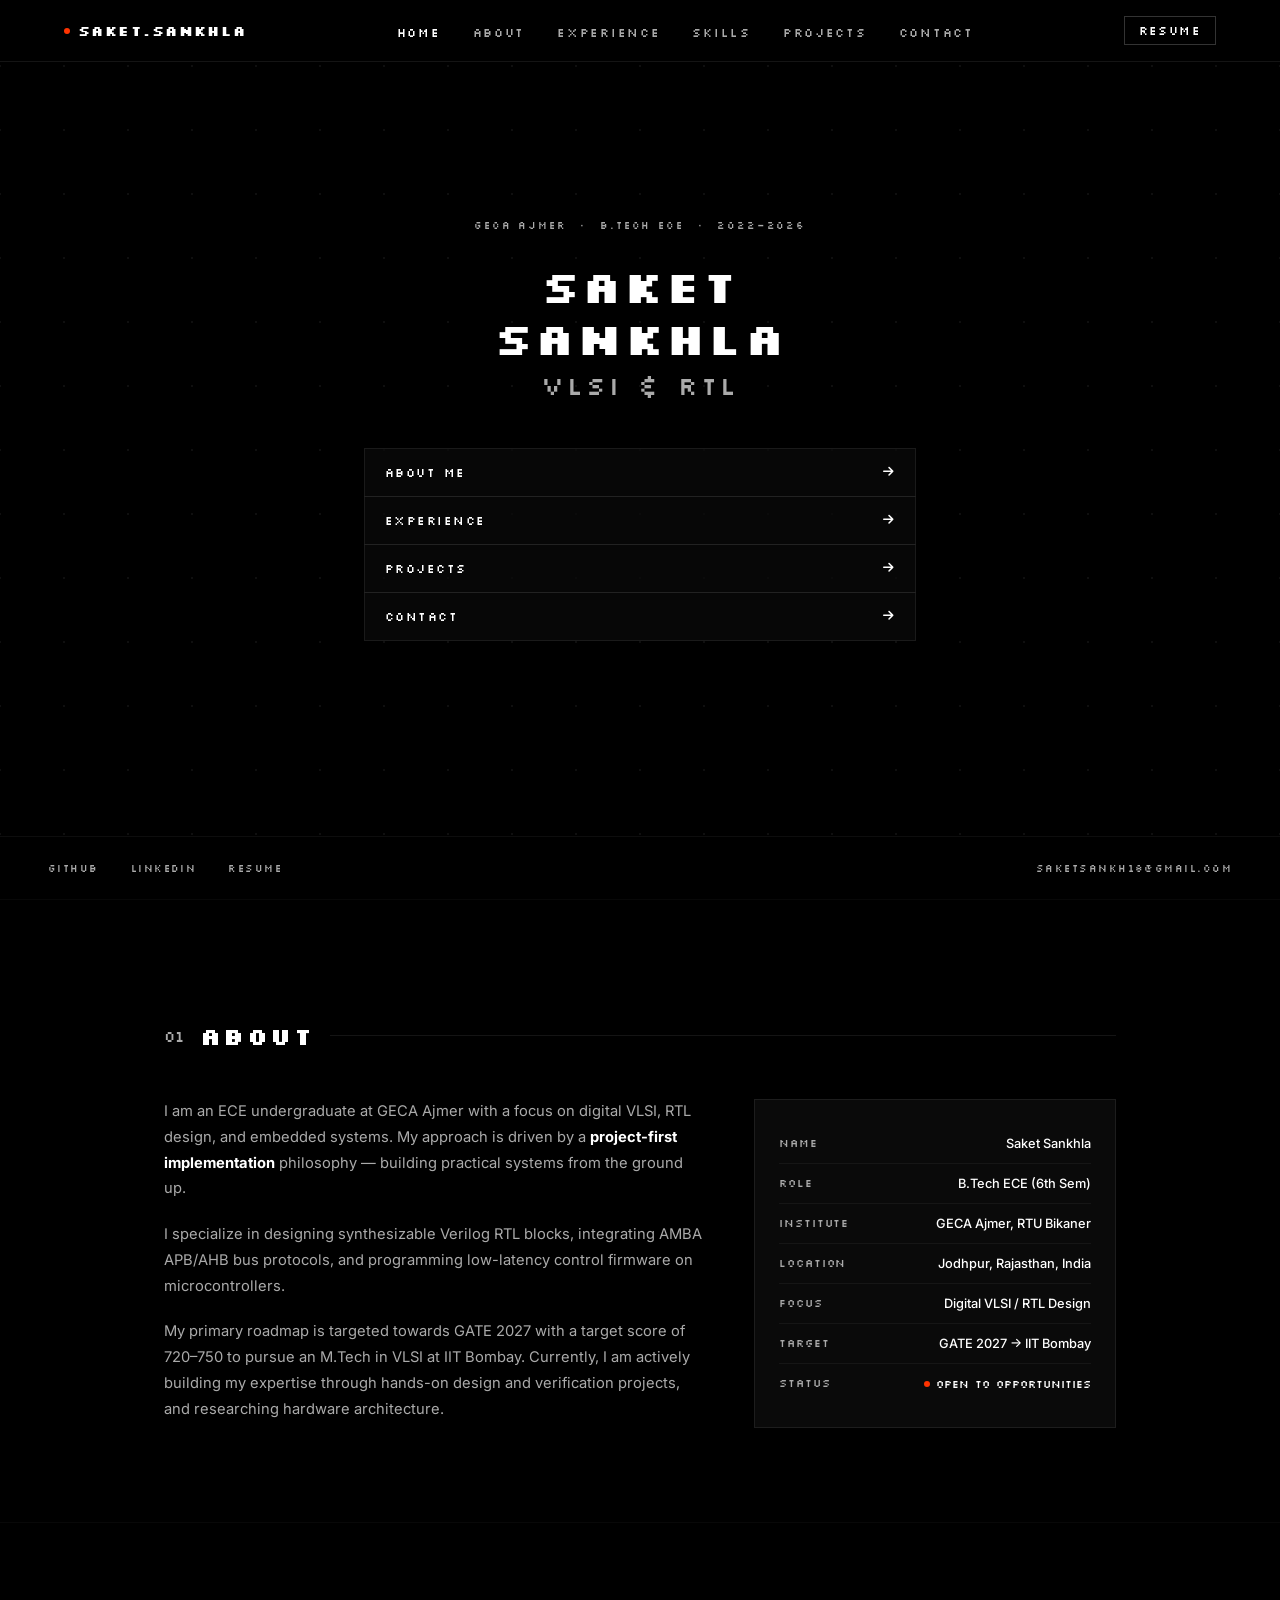
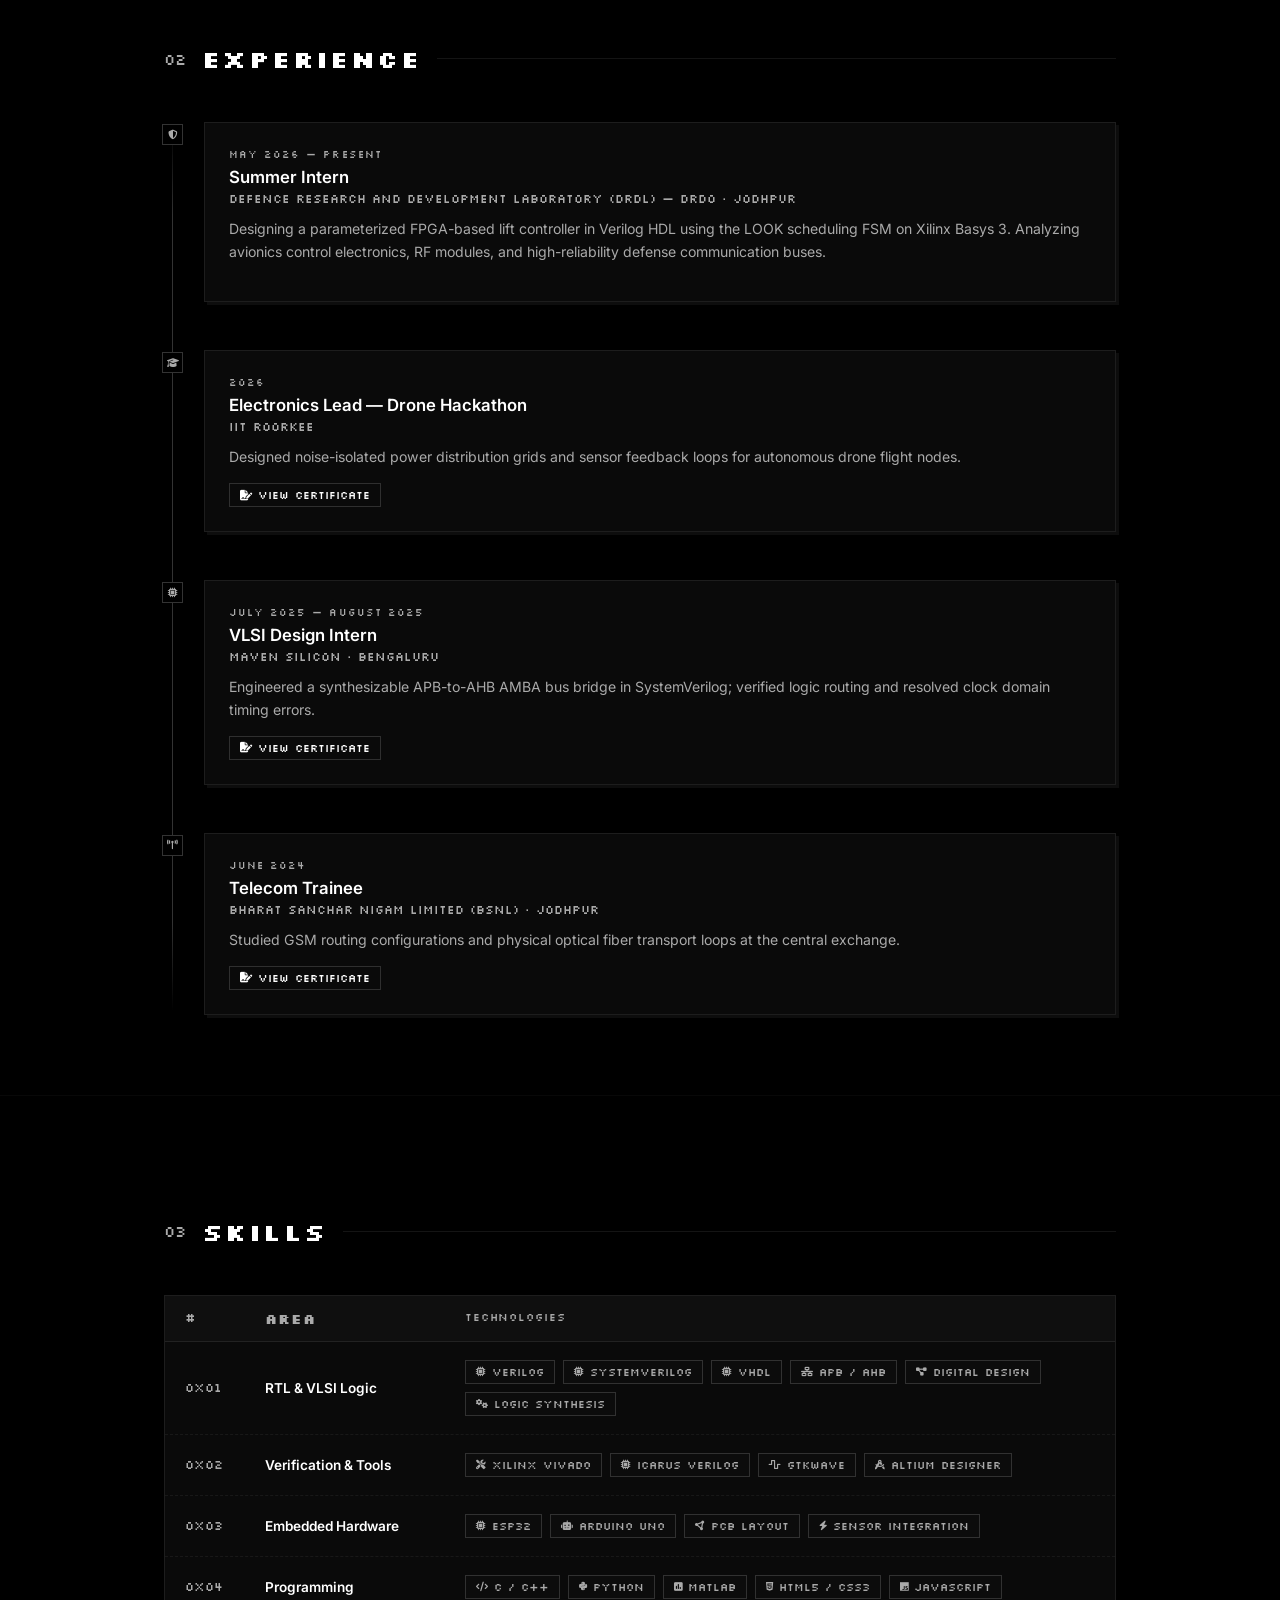
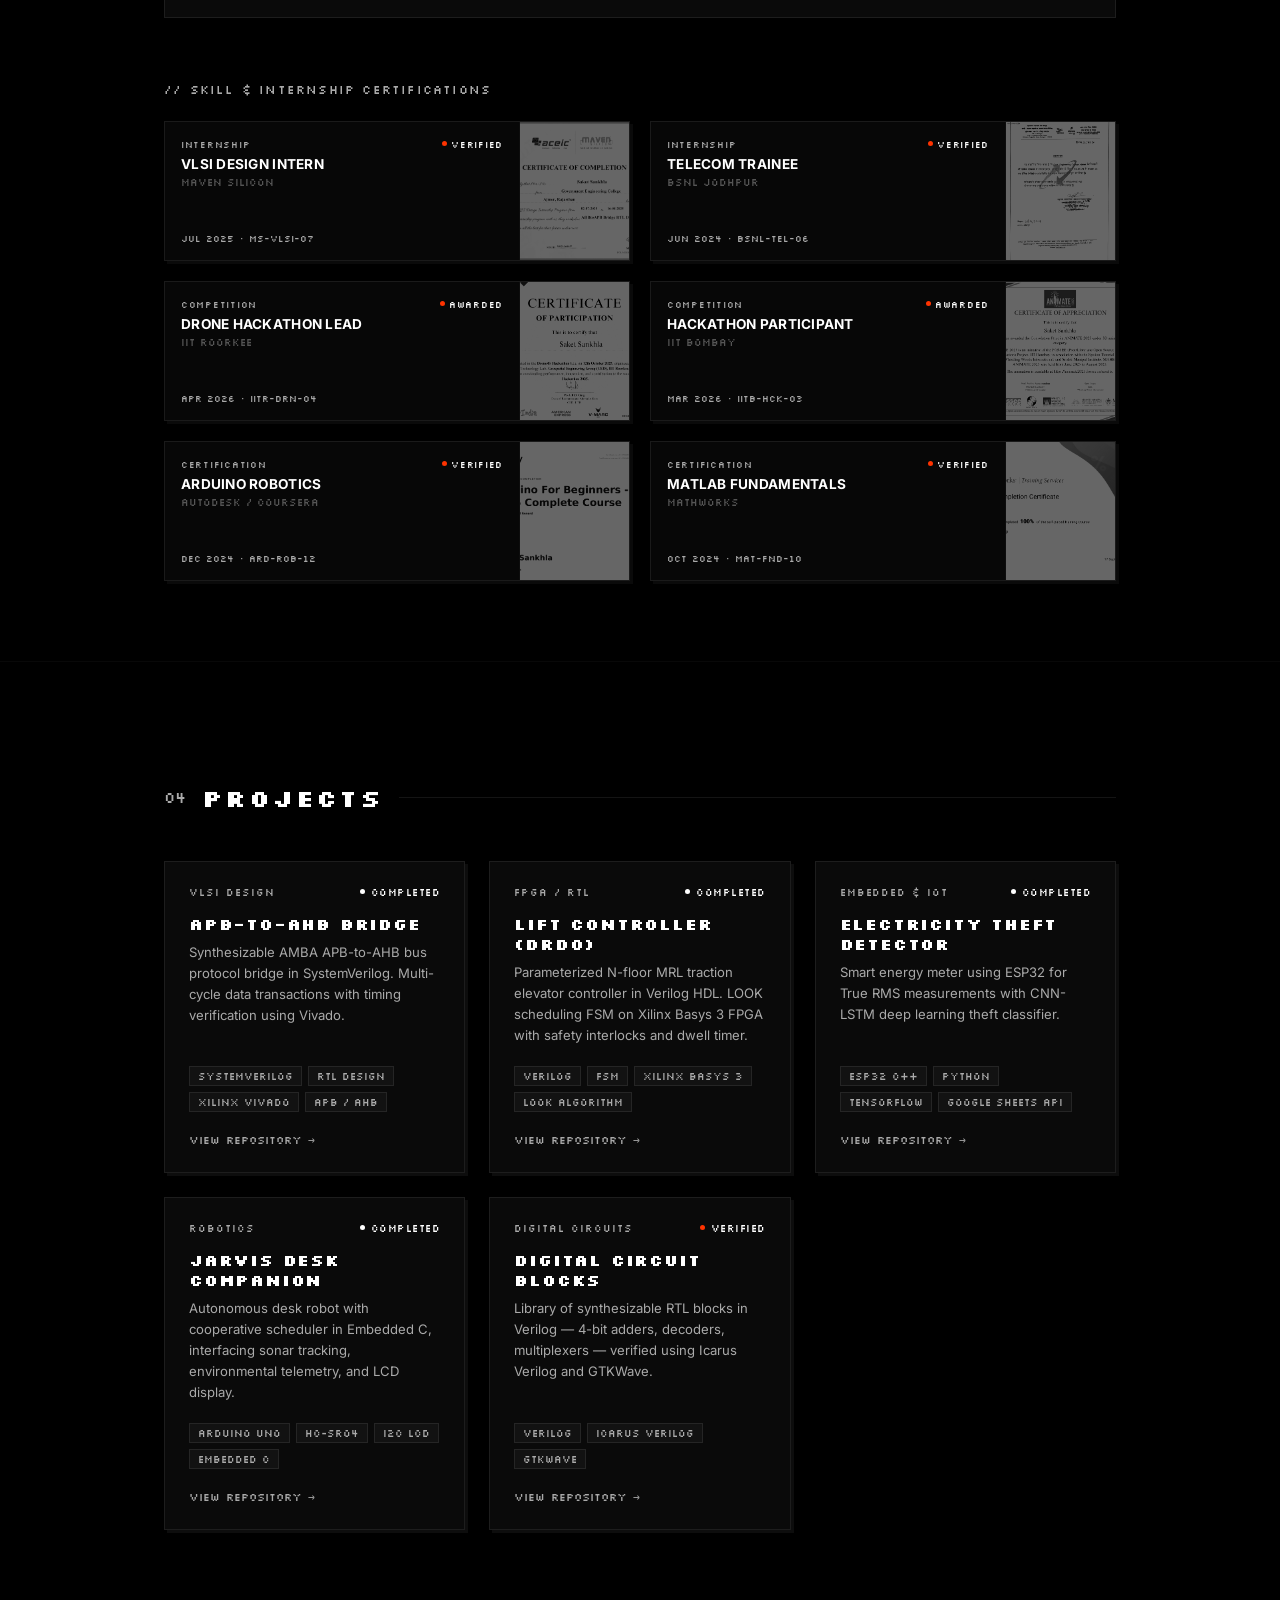
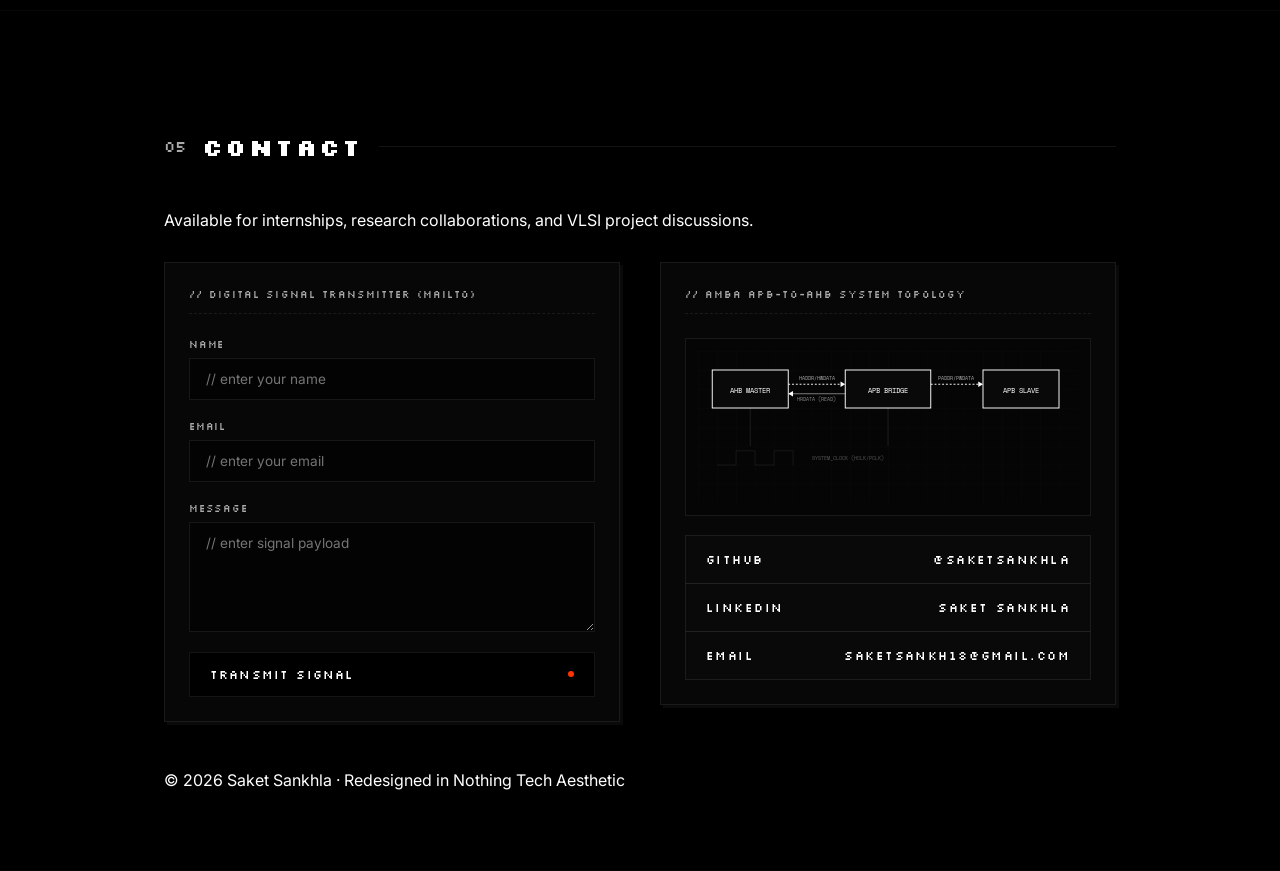
==== commit 17c1ea85: "feat: overhaul contact section with split grid layout, interactive transmitter form, and SVG VLSI bu" ====
--- a/index.html
+++ b/index.html
@@ -538,23 +538,103 @@
       
       <p class="contact-sub">Available for internships, research collaborations, and VLSI project discussions.</p>
       
-      <!-- Contact stack exactly matching the Nothing menu format from image -->
-      <div class="nothing-menu" style="max-width: 600px;">
-        <a href="https://github.com/SaketSankhla" class="nothing-menu-item" target="_blank" rel="noopener">
-          <span>GitHub</span>
-          <span class="contact-handle">@SaketSankhla</span>
-        </a>
-        <a href="https://www.linkedin.com/in/saket-sankhla-4a193a277" class="nothing-menu-item" target="_blank" rel="noopener">
-          <span>LinkedIn</span>
-          <span class="contact-handle">Saket Sankhla</span>
-        </a>
-        <a href="#" class="nothing-menu-item contact-email" data-user="saketsankh18" data-domain="gmail.com">
-          <span>Email</span>
-          <span class="contact-handle link-handle">loading...</span>
-        </a>
-      </div>
-      
-      <div class="contact-footer" style="margin-top: 40px;">
+      <div class="contact-grid">
+        <!-- Left: Interactive Form -->
+        <div class="contact-form-wrap">
+          <div class="form-header">// DIGITAL SIGNAL TRANSMITTER (MAILTO)</div>
+          <form id="signalForm" class="contact-form">
+            <div class="form-group">
+              <label for="formName" class="form-label">Name</label>
+              <input type="text" id="formName" class="form-input" placeholder="// enter your name" required autocomplete="name">
+            </div>
+            <div class="form-group">
+              <label for="formEmail" class="form-label">Email</label>
+              <input type="email" id="formEmail" class="form-input" placeholder="// enter your email" required autocomplete="email">
+            </div>
+            <div class="form-group">
+              <label for="formMessage" class="form-label">Message</label>
+              <textarea id="formMessage" class="form-input form-textarea" placeholder="// enter signal payload" required></textarea>
+            </div>
+            <button type="submit" class="form-submit-btn">
+              <span>Transmit Signal</span>
+              <span class="btn-indicator-dot"></span>
+            </button>
+          </form>
+        </div>
+
+        <!-- Right: VLSI Bus Diagram & Social Nodes -->
+        <div class="contact-diagram-wrap">
+          <div class="diagram-header">// AMBA APB-TO-AHB SYSTEM TOPOLOGY</div>
+          
+          <!-- SVG APB/AHB Bus Diagram -->
+          <div class="vlsi-diagram-container">
+            <svg class="vlsi-diagram" viewBox="0 0 400 160">
+              <defs>
+                <pattern id="diagGrid" width="20" height="20" patternUnits="userSpaceOnUse">
+                  <path d="M 20 0 L 0 0 0 20" fill="none" stroke="rgba(255, 255, 255, 0.03)" stroke-width="0.5" />
+                </pattern>
+              </defs>
+              <rect width="100%" height="100%" fill="url(#diagGrid)" />
+              
+              <!-- AHB Master Block -->
+              <rect x="15" y="20" width="80" height="40" fill="rgba(10,10,10,0.8)" stroke="#ffffff" stroke-width="1" />
+              <text x="55" y="44" font-family="'Space Mono', monospace" font-size="7" fill="#ffffff" text-anchor="middle">AHB MASTER</text>
+              
+              <!-- Bus Bridge Block -->
+              <rect x="155" y="20" width="90" height="40" fill="rgba(10,10,10,0.8)" stroke="#ffffff" stroke-width="1" />
+              <text x="200" y="44" font-family="'Space Mono', monospace" font-size="7" fill="#ffffff" text-anchor="middle">APB BRIDGE</text>
+              
+              <!-- APB Slave Block -->
+              <rect x="300" y="20" width="80" height="40" fill="rgba(10,10,10,0.8)" stroke="#ffffff" stroke-width="1" />
+              <text x="340" y="44" font-family="'Space Mono', monospace" font-size="7" fill="#ffffff" text-anchor="middle">APB SLAVE</text>
+              
+              <!-- Flow Lines -->
+              <!-- AHB Master to Bridge -->
+              <path d="M 95 35 L 155 35" fill="none" stroke="#ffffff" stroke-dasharray="2,2" stroke-width="1" />
+              <polygon points="155,35 150,32 150,38" fill="#ffffff" />
+              <text x="125" y="30" font-family="'Space Mono', monospace" font-size="5" fill="#aaaaaa" text-anchor="middle">HADDR/HWDATA</text>
+              
+              <!-- Bridge to Slave -->
+              <path d="M 245 35 L 300 35" fill="none" stroke="#ffffff" stroke-dasharray="2,2" stroke-width="1" />
+              <polygon points="300,35 295,32 295,38" fill="#ffffff" />
+              <text x="272" y="30" font-family="'Space Mono', monospace" font-size="5" fill="#aaaaaa" text-anchor="middle">PADDR/PWDATA</text>
+              
+              <!-- Back Channels -->
+              <path d="M 155 45 L 95 45" fill="none" stroke="#ffffff" stroke-width="0.5" />
+              <polygon points="95,45 100,42 100,48" fill="#ffffff" />
+              <text x="125" y="53" font-family="'Space Mono', monospace" font-size="5" fill="#888888" text-anchor="middle">HRDATA (READ)</text>
+              
+              <!-- Control Signals below -->
+              <!-- HCLK -->
+              <path d="M 55 60 L 55 100" fill="none" stroke="rgba(255, 255, 255, 0.2)" stroke-width="0.5" />
+              <!-- PCLK -->
+              <path d="M 200 60 L 200 100" fill="none" stroke="rgba(255, 255, 255, 0.2)" stroke-width="0.5" />
+              
+              <!-- Clock Waveform Outline -->
+              <path d="M 20 120 L 40 120 L 40 105 L 60 105 L 60 120 L 80 120 L 80 105 L 100 105 L 100 120" fill="none" stroke="rgba(255,255,255,0.15)" stroke-width="0.5" />
+              <text x="120" y="115" font-family="'Space Mono', monospace" font-size="5" fill="#555555">SYSTEM_CLOCK (HCLK/PCLK)</text>
+            </svg>
+          </div>
+
+          <!-- Social Nodes stack -->
+          <div class="nothing-menu" style="margin-top: 20px;">
+            <a href="https://github.com/SaketSankhla" class="nothing-menu-item" target="_blank" rel="noopener">
+              <span>GitHub</span>
+              <span class="contact-handle">@SaketSankhla</span>
+            </a>
+            <a href="https://www.linkedin.com/in/saket-sankhla-4a193a277" class="nothing-menu-item" target="_blank" rel="noopener">
+              <span>LinkedIn</span>
+              <span class="contact-handle">Saket Sankhla</span>
+            </a>
+            <a href="#" class="nothing-menu-item contact-email" data-user="saketsankh18" data-domain="gmail.com">
+              <span>Email</span>
+              <span class="contact-handle link-handle">loading...</span>
+            </a>
+          </div>
+        </div>
+      </div>
+      
+      <div class="contact-footer" style="margin-top: 48px;">
         <span>&copy; 2026 Saket Sankhla</span>
         <span class="contact-footer-sep">·</span>
         <span>Redesigned in Nothing Tech Aesthetic</span>
--- a/style.css
+++ b/style.css
@@ -387,7 +387,9 @@
 .reveal-visible .skill-tag,
 .reveal-visible .cert-card,
 .reveal-visible .project-card,
-.reveal-visible .spec-row {
+.reveal-visible .spec-row,
+.reveal-visible .contact-form-wrap,
+.reveal-visible .contact-diagram-wrap {
   animation: fadeSlideIn 0.4s cubic-bezier(0.16, 1, 0.3, 1) forwards;
 }
 
@@ -1111,44 +1113,137 @@
 }
 
 /* ═══════════════════════════════════════════
-   CONTACT SECTION
-   ═══════════════════════════════════════════ */
-.contact-inner {
-  text-align: center;
-  max-width: 800px;
-}
-
-.contact-sub {
-  font-size: 0.92rem;
-  color: var(--text-secondary);
-  margin-bottom: 40px;
-}
-
-.contact-handle {
+   CONTACT SECTION OVERHAUL
+   ═══════════════════════════════════════════ */
+.contact-grid {
+  display: grid;
+  grid-template-columns: 1fr 1fr;
+  gap: 40px;
+  text-align: left;
+  align-items: start;
+  margin-top: 32px;
+}
+
+.contact-form-wrap,
+.contact-diagram-wrap {
+  background: rgba(10, 10, 10, 0.7);
+  border: 1px solid var(--card-border);
+  padding: 24px;
+  box-shadow: 3px 3px 0px rgba(255, 255, 255, 0.04);
+  opacity: 0; /* Animated entry */
+}
+
+.form-header,
+.diagram-header {
+  font-family: var(--font-mono);
+  font-size: 0.65rem;
+  letter-spacing: 0.1em;
+  color: var(--text-secondary);
+  text-transform: uppercase;
+  margin-bottom: 24px;
+  border-bottom: 1px dashed rgba(255, 255, 255, 0.08);
+  padding-bottom: 12px;
+}
+
+.contact-form {
+  display: flex;
+  flex-direction: column;
+  gap: 20px;
+}
+
+.form-group {
+  display: flex;
+  flex-direction: column;
+  gap: 8px;
+}
+
+.form-label {
+  font-family: var(--font-mono);
+  font-size: 0.6rem;
+  color: var(--text-secondary);
+  text-transform: uppercase;
+  letter-spacing: 0.08em;
+}
+
+.form-input {
+  width: 100%;
+  background: rgba(0, 0, 0, 0.5);
+  border: 1px solid var(--card-border);
+  color: var(--text-primary);
+  font-family: var(--font-sans);
+  font-size: 0.85rem;
+  padding: 12px 16px;
+  transition: border-color var(--transition-speed), background-color var(--transition-speed);
+  outline: none;
+}
+
+.form-input:focus {
+  border-color: var(--accent-color);
+  background: rgba(15, 15, 15, 0.8);
+}
+
+.form-textarea {
+  resize: vertical;
+  min-height: 110px;
+  font-family: var(--font-sans);
+}
+
+.form-submit-btn {
+  display: flex;
+  justify-content: space-between;
+  align-items: center;
+  padding: 14px 20px;
+  background: var(--bg-color);
+  border: 1px solid var(--card-border);
+  color: var(--text-primary);
   font-family: var(--font-mono);
   font-size: 0.72rem;
-  color: var(--text-secondary);
-  text-transform: none;
-}
-
-.nothing-menu-item:hover .contact-handle {
+  text-transform: uppercase;
+  letter-spacing: 0.1em;
+  cursor: pointer;
+  transition: background-color var(--transition-speed), color var(--transition-speed), border-color var(--transition-speed);
+}
+
+.form-submit-btn:hover {
+  background-color: var(--accent-color);
   color: var(--bg-color);
-}
-
-.contact-footer {
-  font-family: var(--font-mono);
-  font-size: 0.62rem;
-  color: var(--text-secondary);
-  letter-spacing: 0.1em;
-  text-transform: uppercase;
-  display: flex;
-  justify-content: center;
-  align-items: center;
-  gap: 12px;
-}
-
-.contact-footer-sep {
-  color: #ff3300;
+  border-color: var(--accent-color);
+}
+
+.btn-indicator-dot {
+  width: 6px;
+  height: 6px;
+  background-color: #ff3300;
+  border-radius: 50% !important;
+  display: inline-block;
+  animation: pulse 1.5s infinite;
+}
+
+.form-submit-btn:hover .btn-indicator-dot {
+  background-color: var(--bg-color);
+  animation: none;
+}
+
+/* VLSI Schematic Diagram Container */
+.vlsi-diagram-container {
+  width: 100%;
+  border: 1px solid var(--card-border);
+  background: rgba(5, 5, 5, 0.9);
+  padding: 12px;
+  overflow: hidden;
+}
+
+.vlsi-diagram {
+  width: 100%;
+  height: auto;
+  display: block;
+}
+
+@media (max-width: 850px) {
+  .contact-grid {
+    grid-template-columns: 1fr;
+    gap: 32px;
+  }
 }
 
 /* ═══════════════════════════════════════════
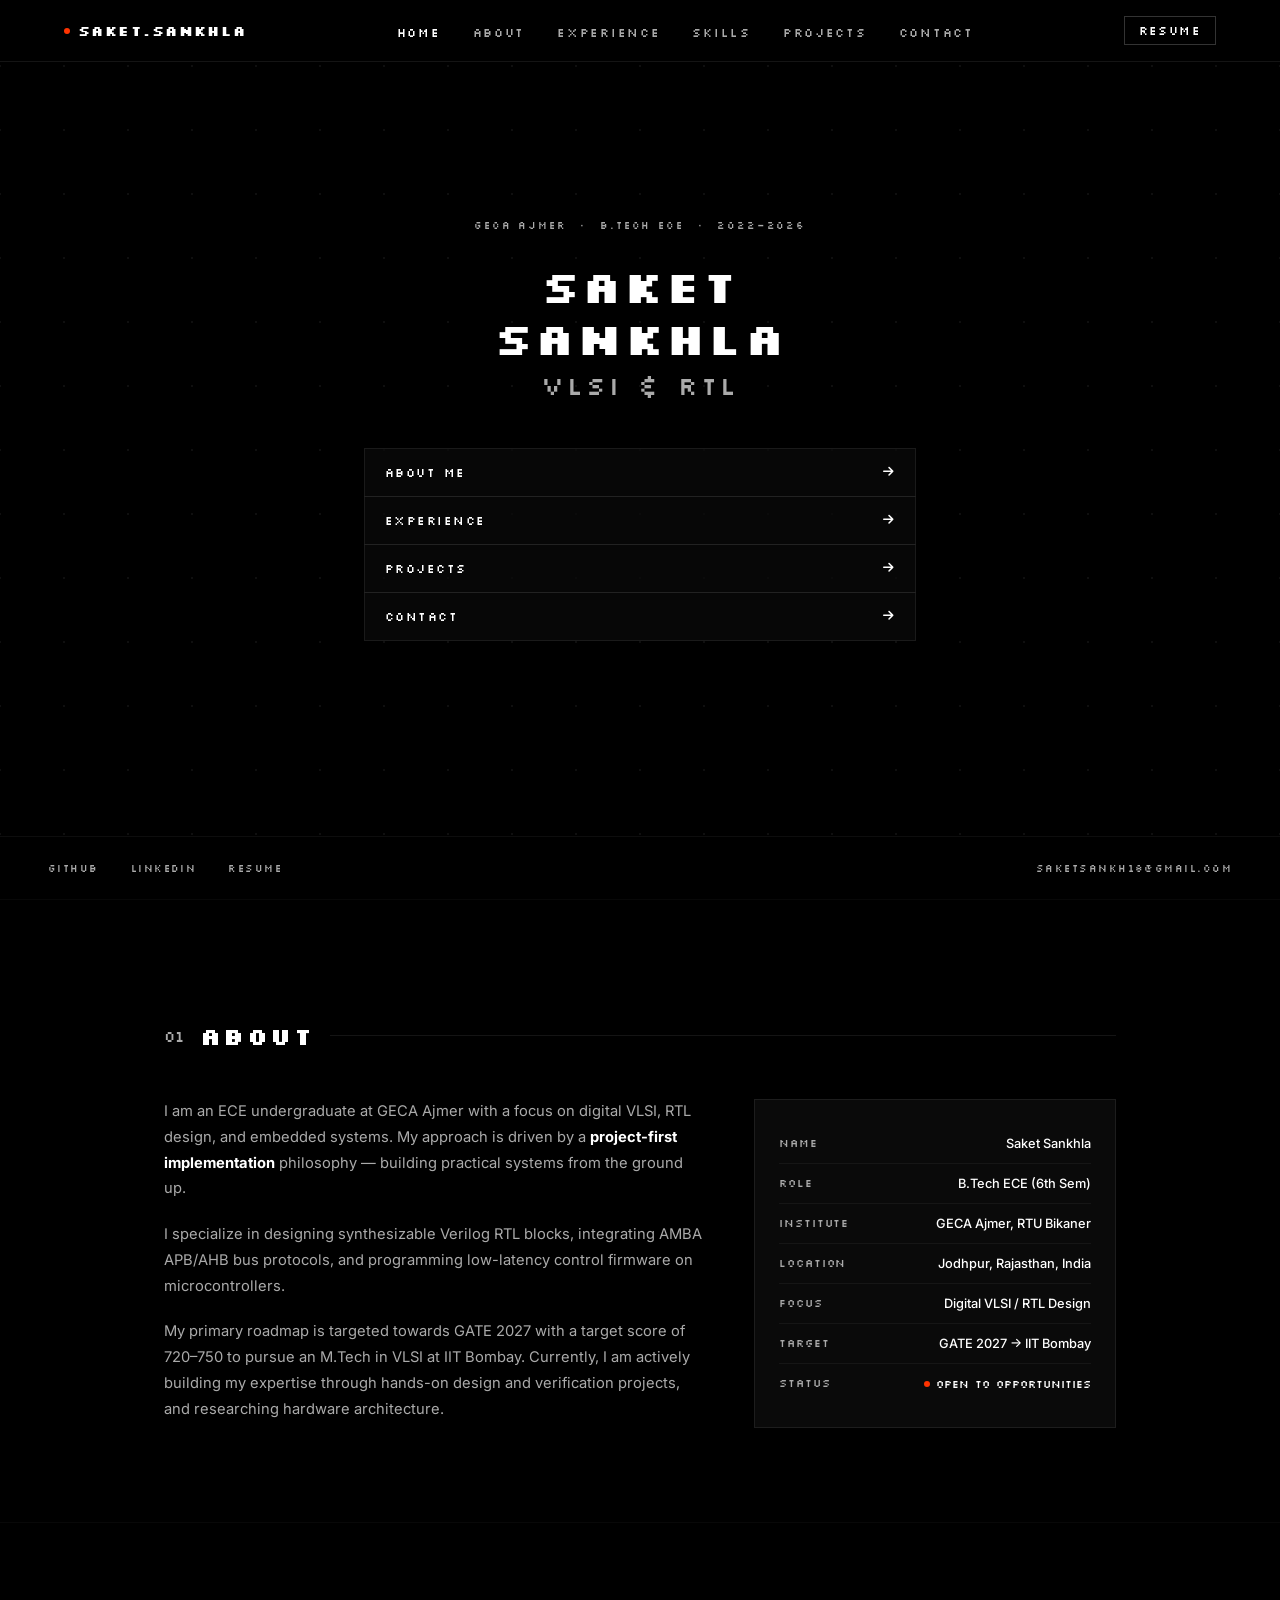
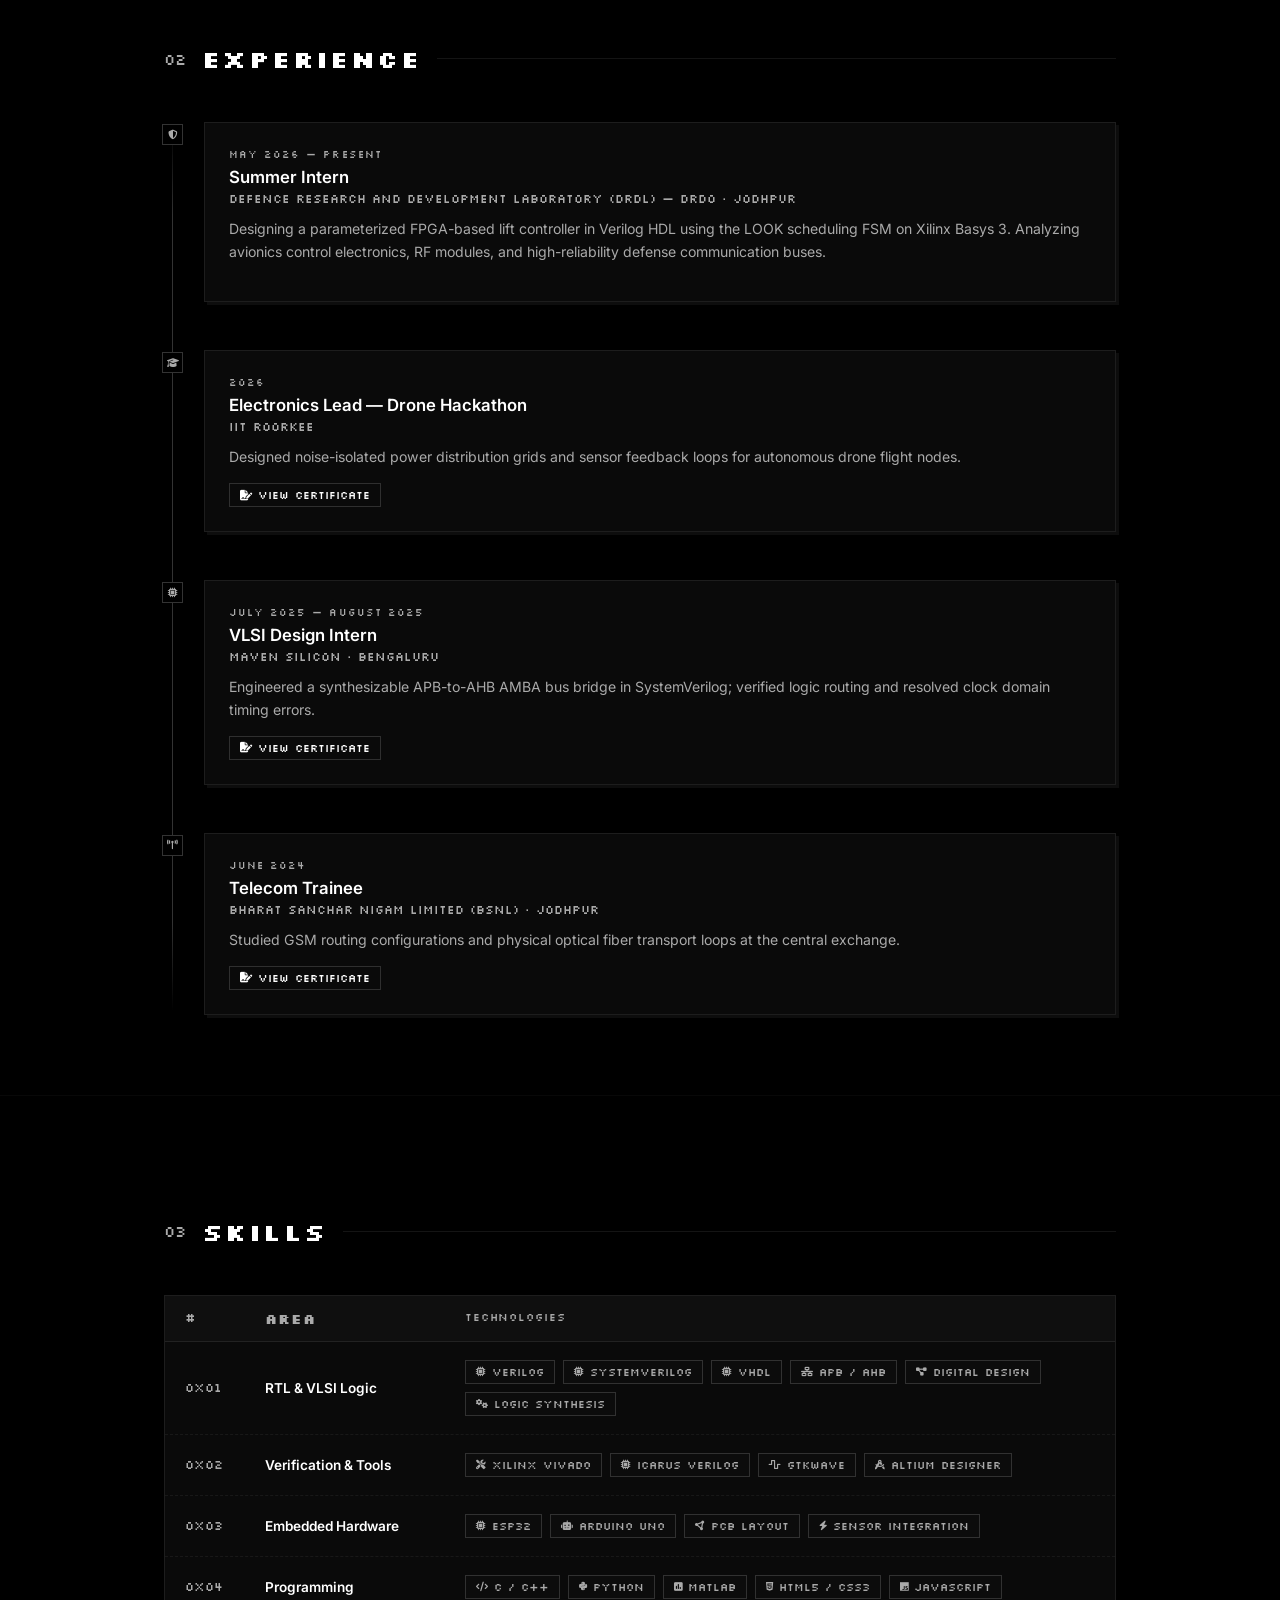
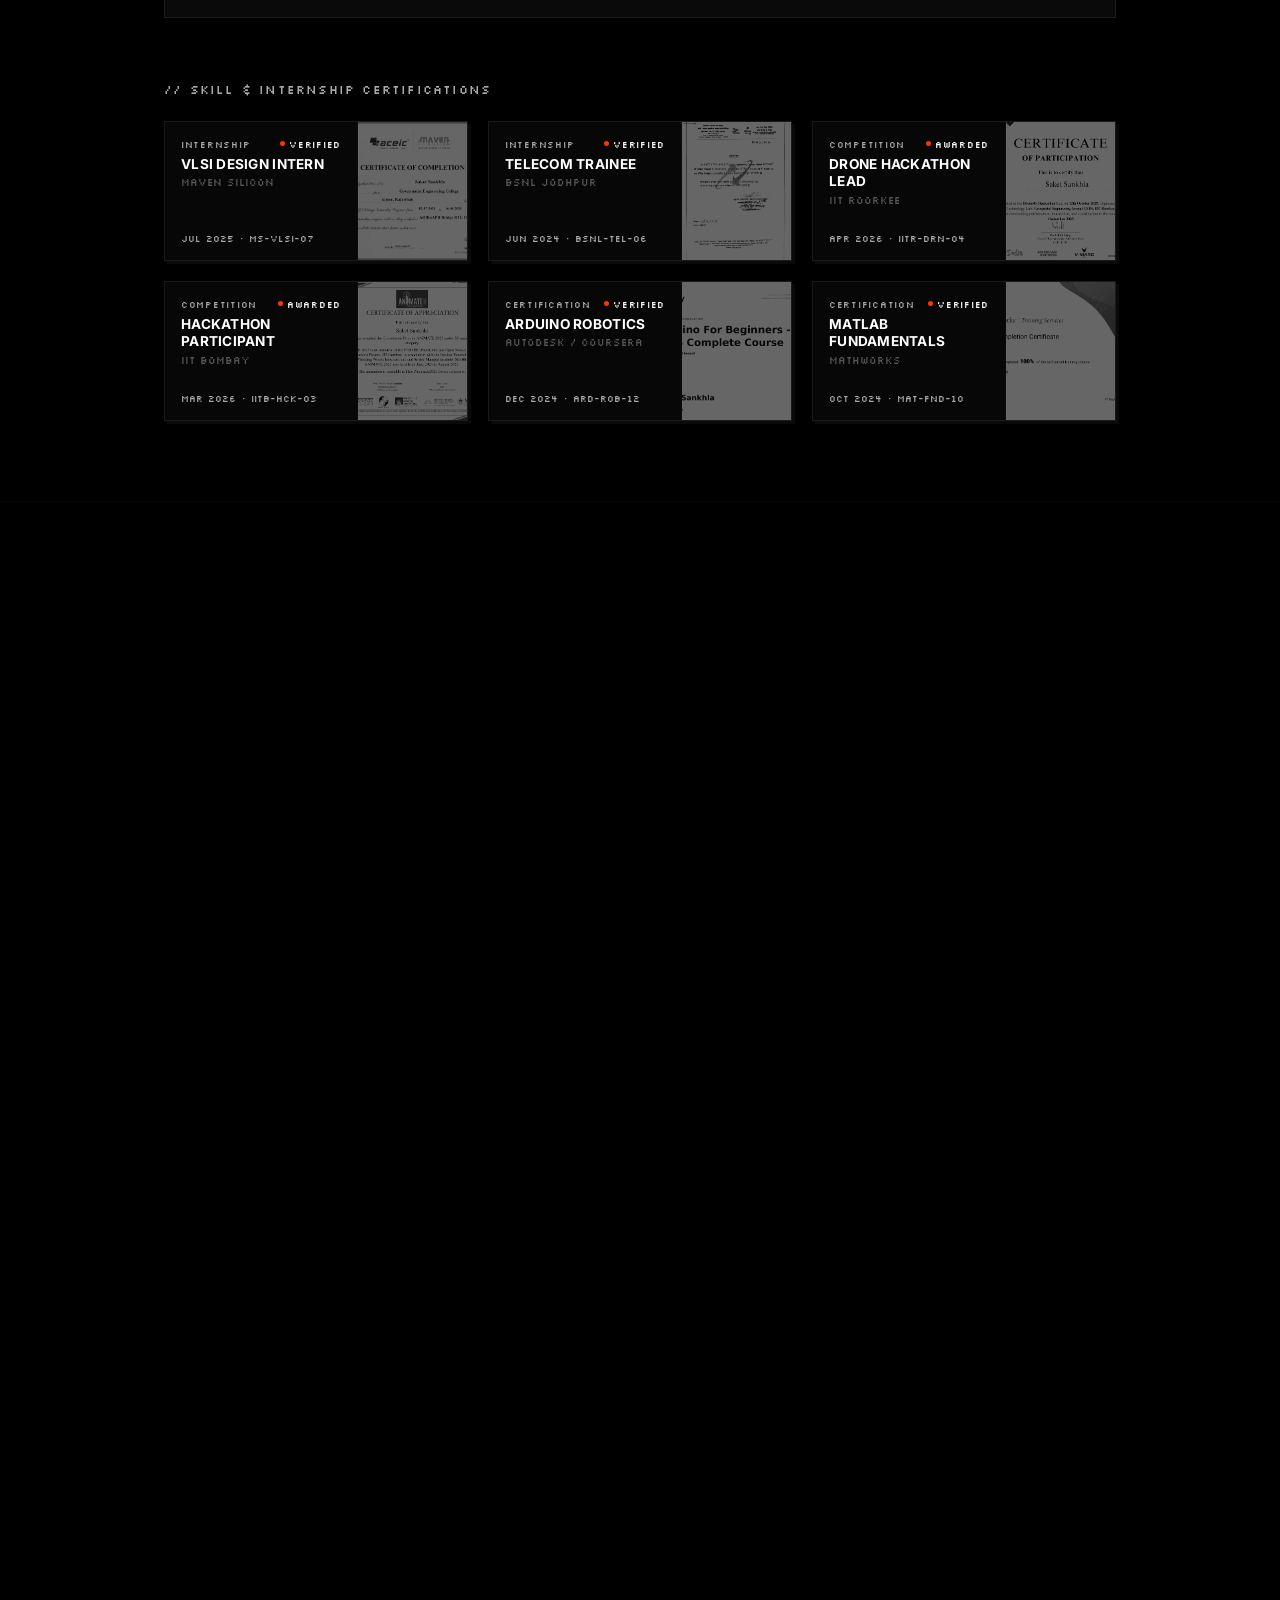
==== commit ed294723: "feat: simplify contact section and optimize responsive layout for mobile phone screens" ====
--- a/index.html
+++ b/index.html
@@ -538,100 +538,20 @@
       
       <p class="contact-sub">Available for internships, research collaborations, and VLSI project discussions.</p>
       
-      <div class="contact-grid">
-        <!-- Left: Interactive Form -->
-        <div class="contact-form-wrap">
-          <div class="form-header">// DIGITAL SIGNAL TRANSMITTER (MAILTO)</div>
-          <form id="signalForm" class="contact-form">
-            <div class="form-group">
-              <label for="formName" class="form-label">Name</label>
-              <input type="text" id="formName" class="form-input" placeholder="// enter your name" required autocomplete="name">
-            </div>
-            <div class="form-group">
-              <label for="formEmail" class="form-label">Email</label>
-              <input type="email" id="formEmail" class="form-input" placeholder="// enter your email" required autocomplete="email">
-            </div>
-            <div class="form-group">
-              <label for="formMessage" class="form-label">Message</label>
-              <textarea id="formMessage" class="form-input form-textarea" placeholder="// enter signal payload" required></textarea>
-            </div>
-            <button type="submit" class="form-submit-btn">
-              <span>Transmit Signal</span>
-              <span class="btn-indicator-dot"></span>
-            </button>
-          </form>
-        </div>
-
-        <!-- Right: VLSI Bus Diagram & Social Nodes -->
-        <div class="contact-diagram-wrap">
-          <div class="diagram-header">// AMBA APB-TO-AHB SYSTEM TOPOLOGY</div>
-          
-          <!-- SVG APB/AHB Bus Diagram -->
-          <div class="vlsi-diagram-container">
-            <svg class="vlsi-diagram" viewBox="0 0 400 160">
-              <defs>
-                <pattern id="diagGrid" width="20" height="20" patternUnits="userSpaceOnUse">
-                  <path d="M 20 0 L 0 0 0 20" fill="none" stroke="rgba(255, 255, 255, 0.03)" stroke-width="0.5" />
-                </pattern>
-              </defs>
-              <rect width="100%" height="100%" fill="url(#diagGrid)" />
-              
-              <!-- AHB Master Block -->
-              <rect x="15" y="20" width="80" height="40" fill="rgba(10,10,10,0.8)" stroke="#ffffff" stroke-width="1" />
-              <text x="55" y="44" font-family="'Space Mono', monospace" font-size="7" fill="#ffffff" text-anchor="middle">AHB MASTER</text>
-              
-              <!-- Bus Bridge Block -->
-              <rect x="155" y="20" width="90" height="40" fill="rgba(10,10,10,0.8)" stroke="#ffffff" stroke-width="1" />
-              <text x="200" y="44" font-family="'Space Mono', monospace" font-size="7" fill="#ffffff" text-anchor="middle">APB BRIDGE</text>
-              
-              <!-- APB Slave Block -->
-              <rect x="300" y="20" width="80" height="40" fill="rgba(10,10,10,0.8)" stroke="#ffffff" stroke-width="1" />
-              <text x="340" y="44" font-family="'Space Mono', monospace" font-size="7" fill="#ffffff" text-anchor="middle">APB SLAVE</text>
-              
-              <!-- Flow Lines -->
-              <!-- AHB Master to Bridge -->
-              <path d="M 95 35 L 155 35" fill="none" stroke="#ffffff" stroke-dasharray="2,2" stroke-width="1" />
-              <polygon points="155,35 150,32 150,38" fill="#ffffff" />
-              <text x="125" y="30" font-family="'Space Mono', monospace" font-size="5" fill="#aaaaaa" text-anchor="middle">HADDR/HWDATA</text>
-              
-              <!-- Bridge to Slave -->
-              <path d="M 245 35 L 300 35" fill="none" stroke="#ffffff" stroke-dasharray="2,2" stroke-width="1" />
-              <polygon points="300,35 295,32 295,38" fill="#ffffff" />
-              <text x="272" y="30" font-family="'Space Mono', monospace" font-size="5" fill="#aaaaaa" text-anchor="middle">PADDR/PWDATA</text>
-              
-              <!-- Back Channels -->
-              <path d="M 155 45 L 95 45" fill="none" stroke="#ffffff" stroke-width="0.5" />
-              <polygon points="95,45 100,42 100,48" fill="#ffffff" />
-              <text x="125" y="53" font-family="'Space Mono', monospace" font-size="5" fill="#888888" text-anchor="middle">HRDATA (READ)</text>
-              
-              <!-- Control Signals below -->
-              <!-- HCLK -->
-              <path d="M 55 60 L 55 100" fill="none" stroke="rgba(255, 255, 255, 0.2)" stroke-width="0.5" />
-              <!-- PCLK -->
-              <path d="M 200 60 L 200 100" fill="none" stroke="rgba(255, 255, 255, 0.2)" stroke-width="0.5" />
-              
-              <!-- Clock Waveform Outline -->
-              <path d="M 20 120 L 40 120 L 40 105 L 60 105 L 60 120 L 80 120 L 80 105 L 100 105 L 100 120" fill="none" stroke="rgba(255,255,255,0.15)" stroke-width="0.5" />
-              <text x="120" y="115" font-family="'Space Mono', monospace" font-size="5" fill="#555555">SYSTEM_CLOCK (HCLK/PCLK)</text>
-            </svg>
-          </div>
-
-          <!-- Social Nodes stack -->
-          <div class="nothing-menu" style="margin-top: 20px;">
-            <a href="https://github.com/SaketSankhla" class="nothing-menu-item" target="_blank" rel="noopener">
-              <span>GitHub</span>
-              <span class="contact-handle">@SaketSankhla</span>
-            </a>
-            <a href="https://www.linkedin.com/in/saket-sankhla-4a193a277" class="nothing-menu-item" target="_blank" rel="noopener">
-              <span>LinkedIn</span>
-              <span class="contact-handle">Saket Sankhla</span>
-            </a>
-            <a href="#" class="nothing-menu-item contact-email" data-user="saketsankh18" data-domain="gmail.com">
-              <span>Email</span>
-              <span class="contact-handle link-handle">loading...</span>
-            </a>
-          </div>
-        </div>
+      <!-- Contact stack restored to the clean vertical Nothing menu format -->
+      <div class="nothing-menu" style="max-width: 600px; margin: 0 auto;">
+        <a href="https://github.com/SaketSankhla" class="nothing-menu-item" target="_blank" rel="noopener">
+          <span>GitHub</span>
+          <span class="contact-handle">@SaketSankhla</span>
+        </a>
+        <a href="https://www.linkedin.com/in/saket-sankhla-4a193a277" class="nothing-menu-item" target="_blank" rel="noopener">
+          <span>LinkedIn</span>
+          <span class="contact-handle">Saket Sankhla</span>
+        </a>
+        <a href="#" class="nothing-menu-item contact-email" data-user="saketsankh18" data-domain="gmail.com">
+          <span>Email</span>
+          <span class="contact-handle link-handle">loading...</span>
+        </a>
       </div>
       
       <div class="contact-footer" style="margin-top: 48px;">
--- a/style.css
+++ b/style.css
@@ -153,6 +153,7 @@
   display: flex;
   justify-content: space-between;
   align-items: center;
+  transition: padding var(--transition-speed);
 }
 
 .nav-logo {
@@ -323,6 +324,7 @@
   max-width: 1000px;
   margin: 0 auto;
   padding: 0 24px;
+  transition: padding var(--transition-speed);
 }
 
 .page-header {
@@ -387,9 +389,7 @@
 .reveal-visible .skill-tag,
 .reveal-visible .cert-card,
 .reveal-visible .project-card,
-.reveal-visible .spec-row,
-.reveal-visible .contact-form-wrap,
-.reveal-visible .contact-diagram-wrap {
+.reveal-visible .spec-row {
   animation: fadeSlideIn 0.4s cubic-bezier(0.16, 1, 0.3, 1) forwards;
 }
 
@@ -863,7 +863,7 @@
 
 .certs-grid {
   display: grid;
-  grid-template-columns: repeat(auto-fill, minmax(310px, 1fr));
+  grid-template-columns: repeat(auto-fill, minmax(280px, 1fr));
   gap: 20px;
 }
 
@@ -1007,7 +1007,7 @@
    ═══════════════════════════════════════════ */
 .projects-grid {
   display: grid;
-  grid-template-columns: repeat(auto-fill, minmax(280px, 1fr));
+  grid-template-columns: repeat(auto-fill, minmax(260px, 1fr));
   gap: 24px;
 }
 
@@ -1113,137 +1113,44 @@
 }
 
 /* ═══════════════════════════════════════════
-   CONTACT SECTION OVERHAUL
-   ═══════════════════════════════════════════ */
-.contact-grid {
-  display: grid;
-  grid-template-columns: 1fr 1fr;
-  gap: 40px;
-  text-align: left;
-  align-items: start;
-  margin-top: 32px;
-}
-
-.contact-form-wrap,
-.contact-diagram-wrap {
-  background: rgba(10, 10, 10, 0.7);
-  border: 1px solid var(--card-border);
-  padding: 24px;
-  box-shadow: 3px 3px 0px rgba(255, 255, 255, 0.04);
-  opacity: 0; /* Animated entry */
-}
-
-.form-header,
-.diagram-header {
-  font-family: var(--font-mono);
-  font-size: 0.65rem;
+   CONTACT SECTION
+   ═══════════════════════════════════════════ */
+.contact-inner {
+  text-align: center;
+  max-width: 800px;
+}
+
+.contact-sub {
+  font-size: 0.92rem;
+  color: var(--text-secondary);
+  margin-bottom: 40px;
+}
+
+.contact-handle {
+  font-family: var(--font-mono);
+  font-size: 0.72rem;
+  color: var(--text-secondary);
+  text-transform: none;
+}
+
+.nothing-menu-item:hover .contact-handle {
+  color: var(--bg-color);
+}
+
+.contact-footer {
+  font-family: var(--font-mono);
+  font-size: 0.62rem;
+  color: var(--text-secondary);
   letter-spacing: 0.1em;
-  color: var(--text-secondary);
-  text-transform: uppercase;
-  margin-bottom: 24px;
-  border-bottom: 1px dashed rgba(255, 255, 255, 0.08);
-  padding-bottom: 12px;
-}
-
-.contact-form {
-  display: flex;
-  flex-direction: column;
-  gap: 20px;
-}
-
-.form-group {
-  display: flex;
-  flex-direction: column;
-  gap: 8px;
-}
-
-.form-label {
-  font-family: var(--font-mono);
-  font-size: 0.6rem;
-  color: var(--text-secondary);
-  text-transform: uppercase;
-  letter-spacing: 0.08em;
-}
-
-.form-input {
-  width: 100%;
-  background: rgba(0, 0, 0, 0.5);
-  border: 1px solid var(--card-border);
-  color: var(--text-primary);
-  font-family: var(--font-sans);
-  font-size: 0.85rem;
-  padding: 12px 16px;
-  transition: border-color var(--transition-speed), background-color var(--transition-speed);
-  outline: none;
-}
-
-.form-input:focus {
-  border-color: var(--accent-color);
-  background: rgba(15, 15, 15, 0.8);
-}
-
-.form-textarea {
-  resize: vertical;
-  min-height: 110px;
-  font-family: var(--font-sans);
-}
-
-.form-submit-btn {
-  display: flex;
-  justify-content: space-between;
-  align-items: center;
-  padding: 14px 20px;
-  background: var(--bg-color);
-  border: 1px solid var(--card-border);
-  color: var(--text-primary);
-  font-family: var(--font-mono);
-  font-size: 0.72rem;
-  text-transform: uppercase;
-  letter-spacing: 0.1em;
-  cursor: pointer;
-  transition: background-color var(--transition-speed), color var(--transition-speed), border-color var(--transition-speed);
-}
-
-.form-submit-btn:hover {
-  background-color: var(--accent-color);
-  color: var(--bg-color);
-  border-color: var(--accent-color);
-}
-
-.btn-indicator-dot {
-  width: 6px;
-  height: 6px;
-  background-color: #ff3300;
-  border-radius: 50% !important;
-  display: inline-block;
-  animation: pulse 1.5s infinite;
-}
-
-.form-submit-btn:hover .btn-indicator-dot {
-  background-color: var(--bg-color);
-  animation: none;
-}
-
-/* VLSI Schematic Diagram Container */
-.vlsi-diagram-container {
-  width: 100%;
-  border: 1px solid var(--card-border);
-  background: rgba(5, 5, 5, 0.9);
-  padding: 12px;
-  overflow: hidden;
-}
-
-.vlsi-diagram {
-  width: 100%;
-  height: auto;
-  display: block;
-}
-
-@media (max-width: 850px) {
-  .contact-grid {
-    grid-template-columns: 1fr;
-    gap: 32px;
-  }
+  text-transform: uppercase;
+  display: flex;
+  justify-content: center;
+  align-items: center;
+  gap: 12px;
+}
+
+.contact-footer-sep {
+  color: #ff3300;
 }
 
 /* ═══════════════════════════════════════════
@@ -1362,3 +1269,42 @@
   from { transform: translateX(120%); opacity: 0; }
   to { transform: translateX(0); opacity: 1; }
 }
+
+/* ═══════════════════════════════════════════
+   ADDITIONAL MOBILE COMPATIBILITY OVERRIDES
+   ═══════════════════════════════════════════ */
+@media (max-width: 480px) {
+  .nav-inner {
+    padding: 16px 16px;
+  }
+  .page-inner {
+    padding: 0 16px;
+  }
+  .nothing-title {
+    font-size: 1.9rem;
+    margin-bottom: 32px;
+  }
+  .nothing-title .font-sub {
+    font-size: 1.1rem;
+  }
+  .nothing-menu-item {
+    padding: 14px 16px;
+    font-size: 0.7rem;
+  }
+  .contact-handle {
+    font-size: 0.65rem;
+  }
+  .timeline {
+    padding-left: 20px;
+    margin-left: 4px;
+  }
+  .tl-marker {
+    left: -30px;
+    width: 19px;
+    height: 19px;
+    font-size: 0.55rem;
+  }
+  .tl-content {
+    padding: 16px;
+  }
+}
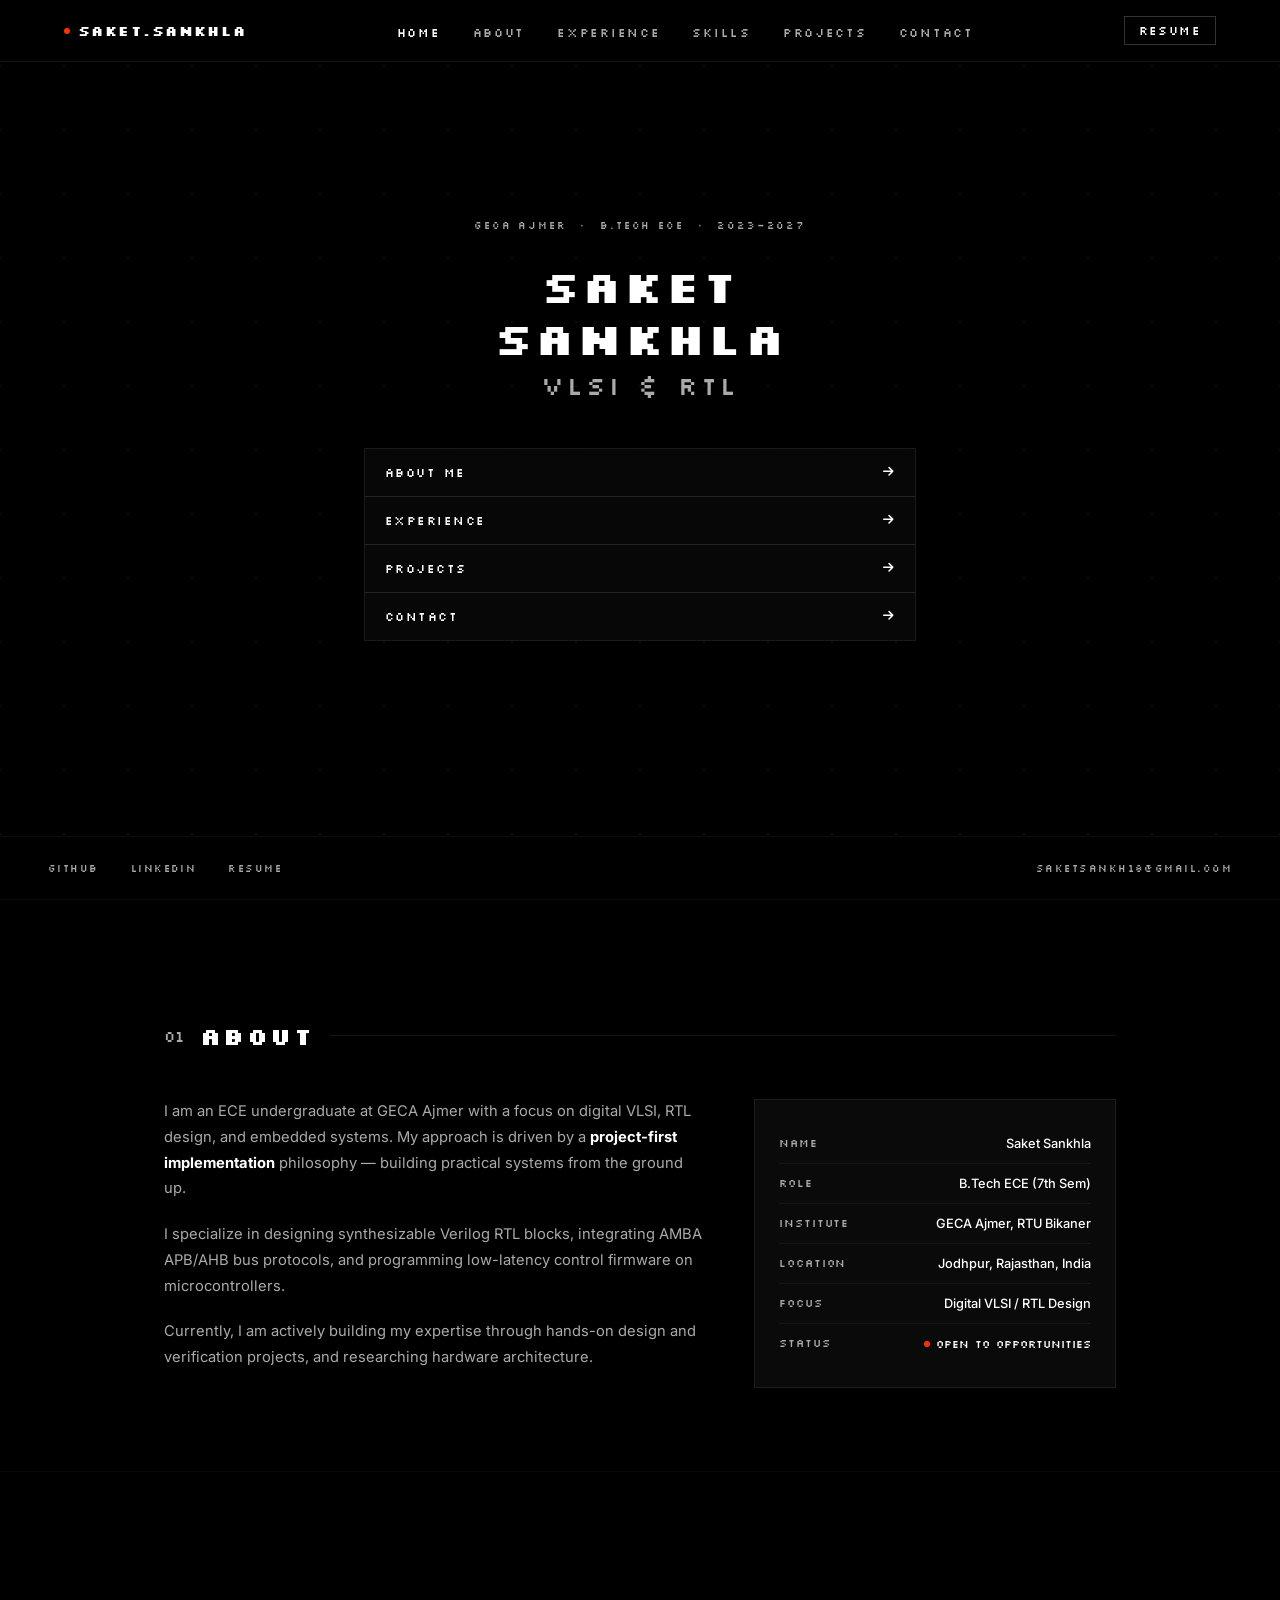
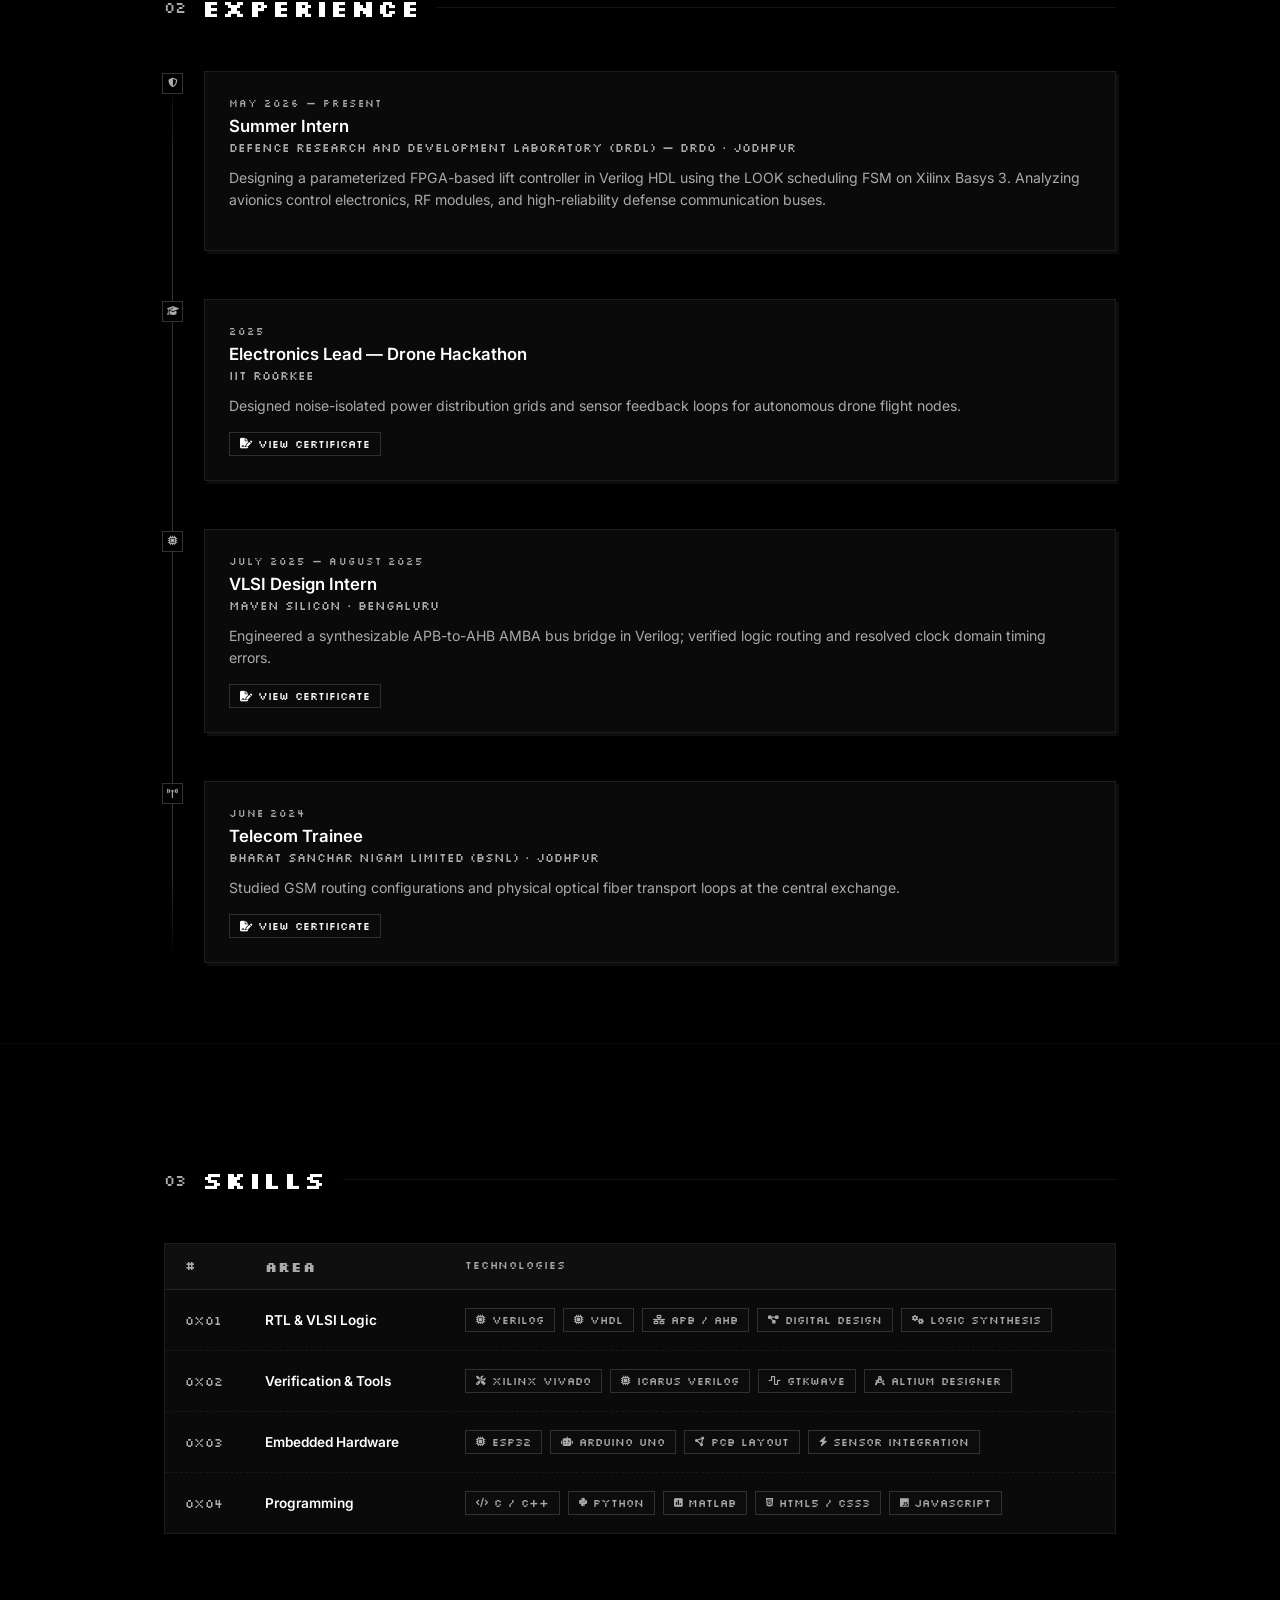
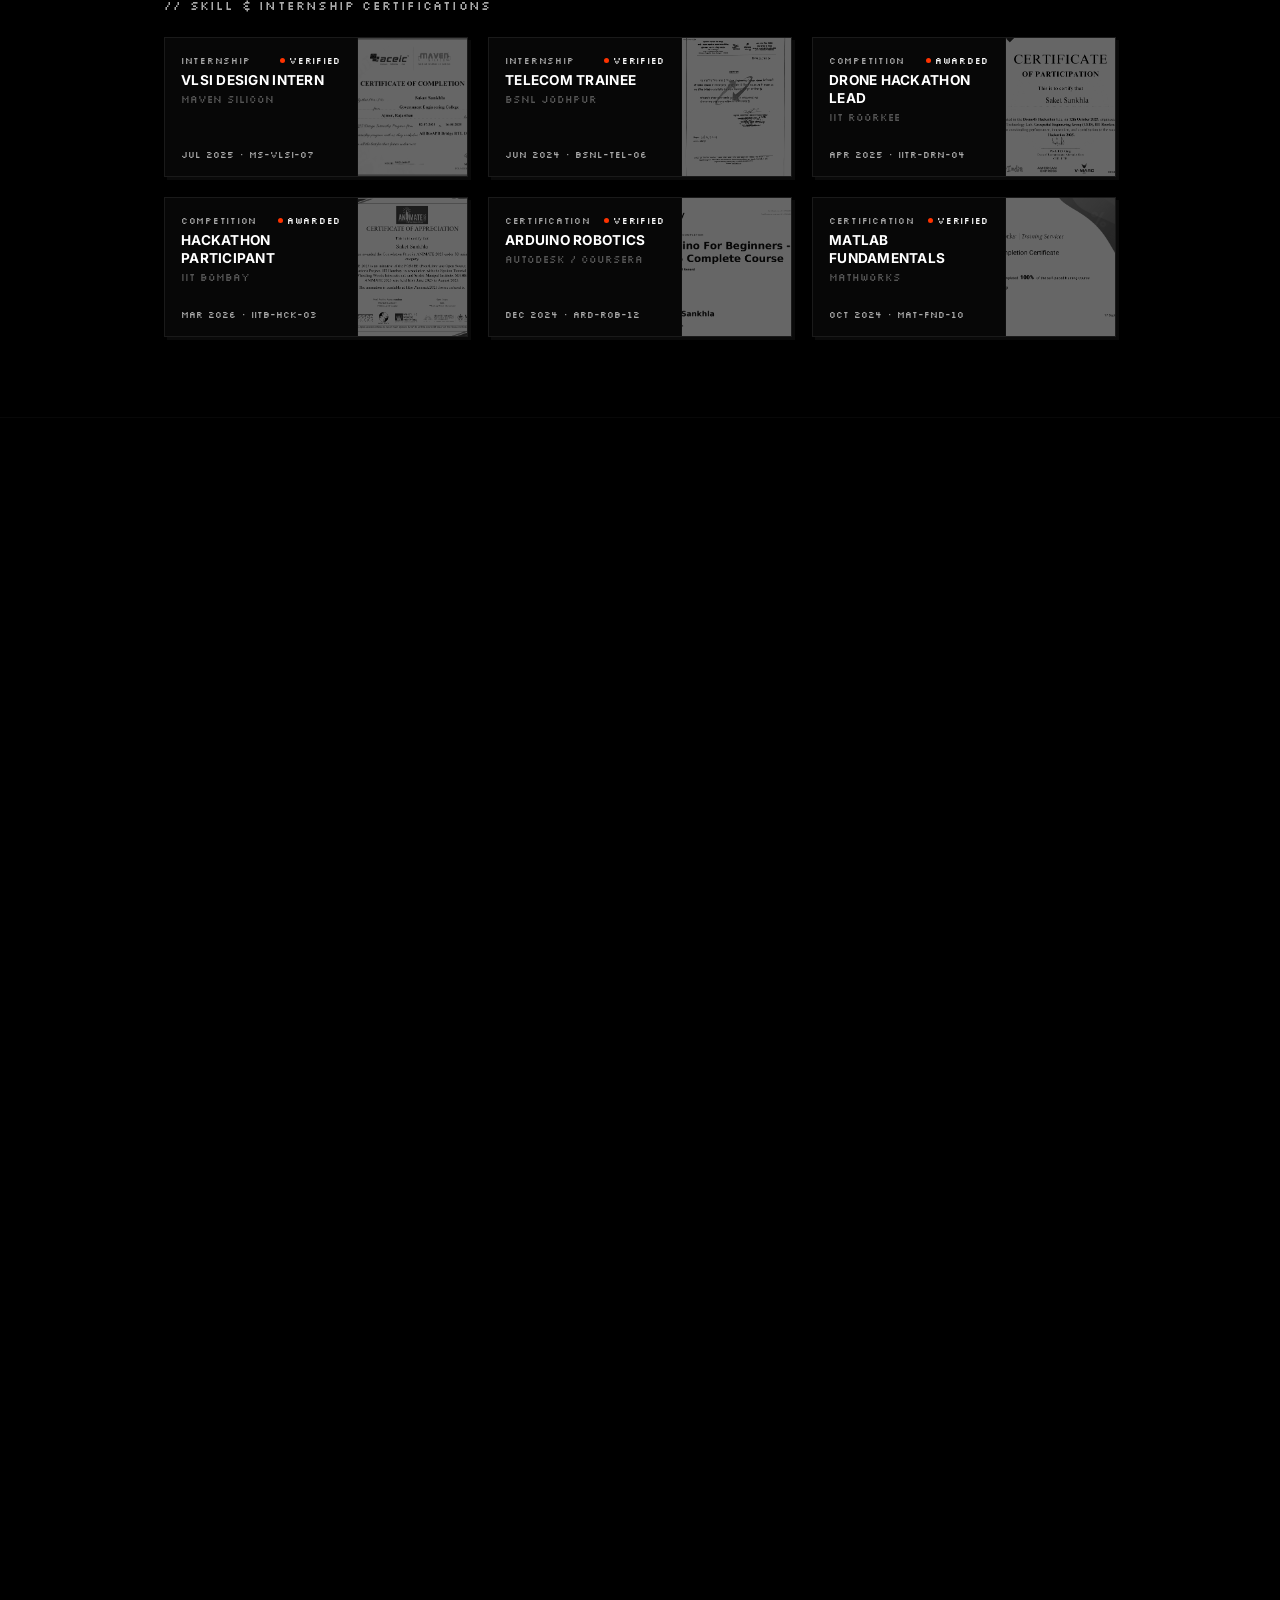
==== commit 7b8e9004: "chore: remove SystemVerilog, remove GATE 2027, update GECA date to 2023-2027 and semester to 7th, an" ====
--- a/index.html
+++ b/index.html
@@ -2,6 +2,11 @@
 <html lang="en">
 
 <head>
+  <script>
+    if (/Mobi|Android|iPhone|iPad|iPod/i.test(navigator.userAgent) || window.innerWidth < 900) {
+      window.location.replace('./mobile/index.html');
+    }
+  </script>
   <meta charset="UTF-8">
   <meta name="viewport" content="width=device-width, initial-scale=1.0">
   <title>Saket Sankhla | Digital VLSI & Embedded Systems</title>
@@ -65,7 +70,7 @@
     <canvas id="heroCanvas"></canvas>
     
     <div class="home-inner">
-      <div class="home-dateline">GECA AJMER &nbsp;·&nbsp; B.TECH ECE &nbsp;·&nbsp; 2022–2026</div>
+      <div class="home-dateline">GECA AJMER &nbsp;·&nbsp; B.TECH ECE &nbsp;·&nbsp; 2023–2027</div>
       
       <!-- Nothing Dotted Big Fonts -->
       <div class="nothing-title">
@@ -126,37 +131,33 @@
             I specialize in designing synthesizable Verilog RTL blocks, integrating AMBA APB/AHB bus protocols, and programming low-latency control firmware on microcontrollers.
           </p>
           <p class="about-body">
-            My primary roadmap is targeted towards GATE 2027 with a target score of 720–750 to pursue an M.Tech in VLSI at IIT Bombay. Currently, I am actively building my expertise through hands-on design and verification projects, and researching hardware architecture.
-          </p>
-        </div>
-        
-        <div class="spec-sheet">
-          <div class="spec-row">
-            <span class="spec-key">NAME</span>
-            <span class="spec-val">Saket Sankhla</span>
-          </div>
-          <div class="spec-row">
-            <span class="spec-key">ROLE</span>
-            <span class="spec-val">B.Tech ECE (6th Sem)</span>
-          </div>
-          <div class="spec-row">
-            <span class="spec-key">INSTITUTE</span>
-            <span class="spec-val">GECA Ajmer, RTU Bikaner</span>
-          </div>
-          <div class="spec-row">
-            <span class="spec-key">LOCATION</span>
-            <span class="spec-val">Jodhpur, Rajasthan, India</span>
-          </div>
-          <div class="spec-row">
-            <span class="spec-key">FOCUS</span>
-            <span class="spec-val">Digital VLSI / RTL Design</span>
-          </div>
-          <div class="spec-row">
-            <span class="spec-key">TARGET</span>
-            <span class="spec-val">GATE 2027 → IIT Bombay</span>
-          </div>
-          <div class="spec-row">
-            <span class="spec-key">STATUS</span>
+          Currently, I am actively building my expertise through hands-on design and verification projects, and researching hardware architecture.
+        </p>
+      </div>
+      
+      <div class="spec-sheet">
+        <div class="spec-row">
+          <span class="spec-key">NAME</span>
+          <span class="spec-val">Saket Sankhla</span>
+        </div>
+        <div class="spec-row">
+          <span class="spec-key">ROLE</span>
+          <span class="spec-val">B.Tech ECE (7th Sem)</span>
+        </div>
+        <div class="spec-row">
+          <span class="spec-key">INSTITUTE</span>
+          <span class="spec-val">GECA Ajmer, RTU Bikaner</span>
+        </div>
+        <div class="spec-row">
+          <span class="spec-key">LOCATION</span>
+          <span class="spec-val">Jodhpur, Rajasthan, India</span>
+        </div>
+        <div class="spec-row">
+          <span class="spec-key">FOCUS</span>
+          <span class="spec-val">Digital VLSI / RTL Design</span>
+        </div>
+        <div class="spec-row">
+          <span class="spec-key">STATUS</span>
             <span class="spec-val spec-active"><span class="status-dot"></span> Open to Opportunities</span>
           </div>
         </div>
@@ -191,7 +192,7 @@
         <div class="tl-item">
           <div class="tl-marker"><i class="fa-solid fa-graduation-cap"></i></div>
           <div class="tl-content">
-            <div class="tl-date">2026</div>
+            <div class="tl-date">2025</div>
             <h3 class="tl-title">Electronics Lead — Drone Hackathon</h3>
             <div class="tl-org">IIT Roorkee</div>
             <p class="tl-desc">
@@ -209,7 +210,7 @@
             <h3 class="tl-title">VLSI Design Intern</h3>
             <div class="tl-org">Maven Silicon · Bengaluru</div>
             <p class="tl-desc">
-              Engineered a synthesizable APB-to-AHB AMBA bus bridge in SystemVerilog; verified logic routing and resolved clock domain timing errors.
+              Engineered a synthesizable APB-to-AHB AMBA bus bridge in Verilog; verified logic routing and resolved clock domain timing errors.
             </p>
             <a href="#" onclick="openLightbox('certifications/vlsiDesignInternshipCertificate.jpg','Maven Silicon VLSI Design Internship Certificate'); return false;" class="tl-cert-link"><i class="fa-solid fa-file-signature"></i> View Certificate</a>
           </div>
@@ -253,7 +254,6 @@
           <span class="reg-area">RTL &amp; VLSI Logic</span>
           <span class="reg-tags">
             <span class="skill-tag"><i class="fa-solid fa-microchip"></i> Verilog</span>
-            <span class="skill-tag"><i class="fa-solid fa-microchip"></i> SystemVerilog</span>
             <span class="skill-tag"><i class="fa-solid fa-microchip"></i> VHDL</span>
             <span class="skill-tag"><i class="fa-solid fa-network-wired"></i> APB / AHB</span>
             <span class="skill-tag"><i class="fa-solid fa-diagram-project"></i> Digital Design</span>
@@ -352,7 +352,7 @@
               <h4 class="cert-title">Drone Hackathon Lead</h4>
               <div class="cert-issuer-row">IIT Roorkee</div>
               <div class="cert-footer-row">
-                <span>APR 2026</span>
+                <span>APR 2025</span>
                 <span>·</span>
                 <span>IITR-DRN-04</span>
               </div>
@@ -447,9 +447,9 @@
             <span class="project-status"><span class="status-dot green"></span> COMPLETED</span>
           </div>
           <h3 class="project-name">APB-to-AHB Bridge</h3>
-          <p class="project-desc">Synthesizable AMBA APB-to-AHB bus protocol bridge in SystemVerilog. Multi-cycle data transactions with timing verification using Vivado.</p>
+          <p class="project-desc">Synthesizable AMBA APB-to-AHB bus protocol bridge in Verilog. Multi-cycle data transactions with timing verification using Vivado.</p>
           <div class="project-tags">
-            <span class="tech-tag">SystemVerilog</span>
+            <span class="tech-tag">Verilog</span>
             <span class="tech-tag">RTL Design</span>
             <span class="tech-tag">Xilinx Vivado</span>
             <span class="tech-tag">APB / AHB</span>
@@ -538,7 +538,7 @@
       
       <p class="contact-sub">Available for internships, research collaborations, and VLSI project discussions.</p>
       
-      <!-- Contact stack restored to the clean vertical Nothing menu format -->
+      <!-- Contact stack -->
       <div class="nothing-menu" style="max-width: 600px; margin: 0 auto;">
         <a href="https://github.com/SaketSankhla" class="nothing-menu-item" target="_blank" rel="noopener">
           <span>GitHub</span>
@@ -556,8 +556,6 @@
       
       <div class="contact-footer" style="margin-top: 48px;">
         <span>&copy; 2026 Saket Sankhla</span>
-        <span class="contact-footer-sep">·</span>
-        <span>Redesigned in Nothing Tech Aesthetic</span>
       </div>
     </div>
   </section>
